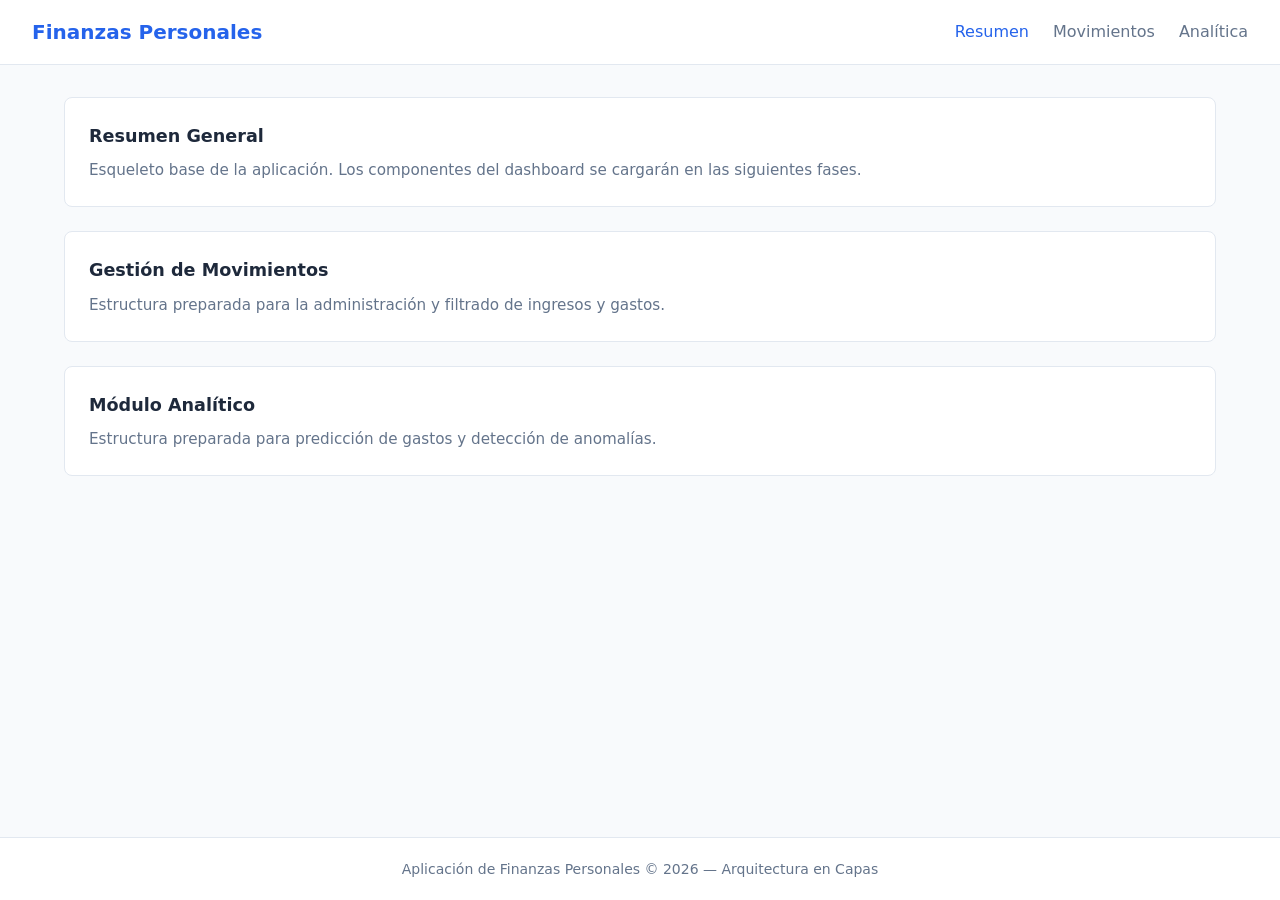
==== frontend/index.html @ d1e14b40 "Inicial" ====
<!DOCTYPE html>
<html lang="es">
<head>
    <meta charset="UTF-8">
    <meta name="viewport" content="width=device-width, initial-scale=1.0">
    <title>Finanzas Personales - Dashboard Analítico</title>
    <link rel="stylesheet" href="css/style.css">
</head>
<body>
    <header class="app-header">
        <div class="brand">
            <h1>Finanzas Personales</h1>
        </div>
        <nav aria-label="Navegación principal">
            <ul>
                <li><a href="#resumen" class="active">Resumen</a></li>
                <li><a href="#movimientos">Movimientos</a></li>
                <li><a href="#analitica">Analítica</a></li>
            </ul>
        </nav>
    </header>

    <main class="app-main">
        <section id="resumen" class="section-container" aria-labelledby="heading-resumen">
            <h2 id="heading-resumen">Resumen General</h2>
            <p>Esqueleto base de la aplicación. Los componentes del dashboard se cargarán en las siguientes fases.</p>
        </section>

        <section id="movimientos" class="section-container" aria-labelledby="heading-movimientos">
            <h2 id="heading-movimientos">Gestión de Movimientos</h2>
            <p>Estructura preparada para la administración y filtrado de ingresos y gastos.</p>
        </section>

        <section id="analitica" class="section-container" aria-labelledby="heading-analitica">
            <h2 id="heading-analitica">Módulo Analítico</h2>
            <p>Estructura preparada para predicción de gastos y detección de anomalías.</p>
        </section>
    </main>

    <footer class="app-footer">
        <p>Aplicación de Finanzas Personales &copy; 2026 — Arquitectura en Capas</p>
    </footer>

    <script src="js/app.js"></script>
</body>
</html>
---- frontend/css/style.css ----
/* ==========================================================================
   CSS Base & Variables - Aplicación Finanzas Personales
   ========================================================================== */

:root {
    --color-primary: #2563eb;
    --color-primary-dark: #1d4ed8;
    --color-bg: #f8fafc;
    --color-surface: #ffffff;
    --color-text: #1e293b;
    --color-text-muted: #64748b;
    --color-border: #e2e8f0;
    
    --font-family-base: system-ui, -apple-system, BlinkMacSystemFont, 'Segoe UI', Roboto, Oxygen, Ubuntu, Cantarell, sans-serif;
    --spacing-unit: 1rem;
    --border-radius: 0.5rem;
    --transition-speed: 0.2s;
}

*, *::before, *::after {
    box-sizing: border-box;
    margin: 0;
    padding: 0;
}

body {
    font-family: var(--font-family-base);
    background-color: var(--color-bg);
    color: var(--color-text);
    line-height: 1.6;
    min-height: 100vh;
    display: flex;
    flex-direction: column;
}

/* Header & Nav */
.app-header {
    background-color: var(--color-surface);
    border-bottom: 1px solid var(--color-border);
    padding: 1rem 2rem;
    display: flex;
    justify-content: space-between;
    align-items: center;
    flex-wrap: wrap;
    gap: 1rem;
}

.brand h1 {
    font-size: 1.25rem;
    font-weight: 700;
    color: var(--color-primary);
}

nav ul {
    display: flex;
    list-style: none;
    gap: 1.5rem;
}

nav a {
    text-decoration: none;
    color: var(--color-text-muted);
    font-weight: 500;
    transition: color var(--transition-speed);
}

nav a:hover, nav a.active {
    color: var(--color-primary);
}

/* Main Content Layout */
.app-main {
    flex: 1;
    max-width: 1200px;
    width: 100%;
    margin: 0 auto;
    padding: 2rem 1.5rem;
    display: flex;
    flex-direction: column;
    gap: 1.5rem;
}

.section-container {
    background-color: var(--color-surface);
    border: 1px solid var(--color-border);
    border-radius: var(--border-radius);
    padding: 1.5rem;
}

.section-container h2 {
    font-size: 1.1rem;
    margin-bottom: 0.5rem;
    color: var(--color-text);
}

.section-container p {
    color: var(--color-text-muted);
    font-size: 0.95rem;
}

/* Footer */
.app-footer {
    background-color: var(--color-surface);
    border-top: 1px solid var(--color-border);
    padding: 1.25rem;
    text-align: center;
    color: var(--color-text-muted);
    font-size: 0.875rem;
    margin-top: auto;
}

/* Responsive Breakpoints */
@media (max-width: 768px) {
    .app-header {
        flex-direction: column;
        align-items: flex-start;
    }
    
    nav ul {
        width: 100%;
        justify-content: flex-start;
        gap: 1rem;
    }
    
    .app-main {
        padding: 1rem;
    }
}
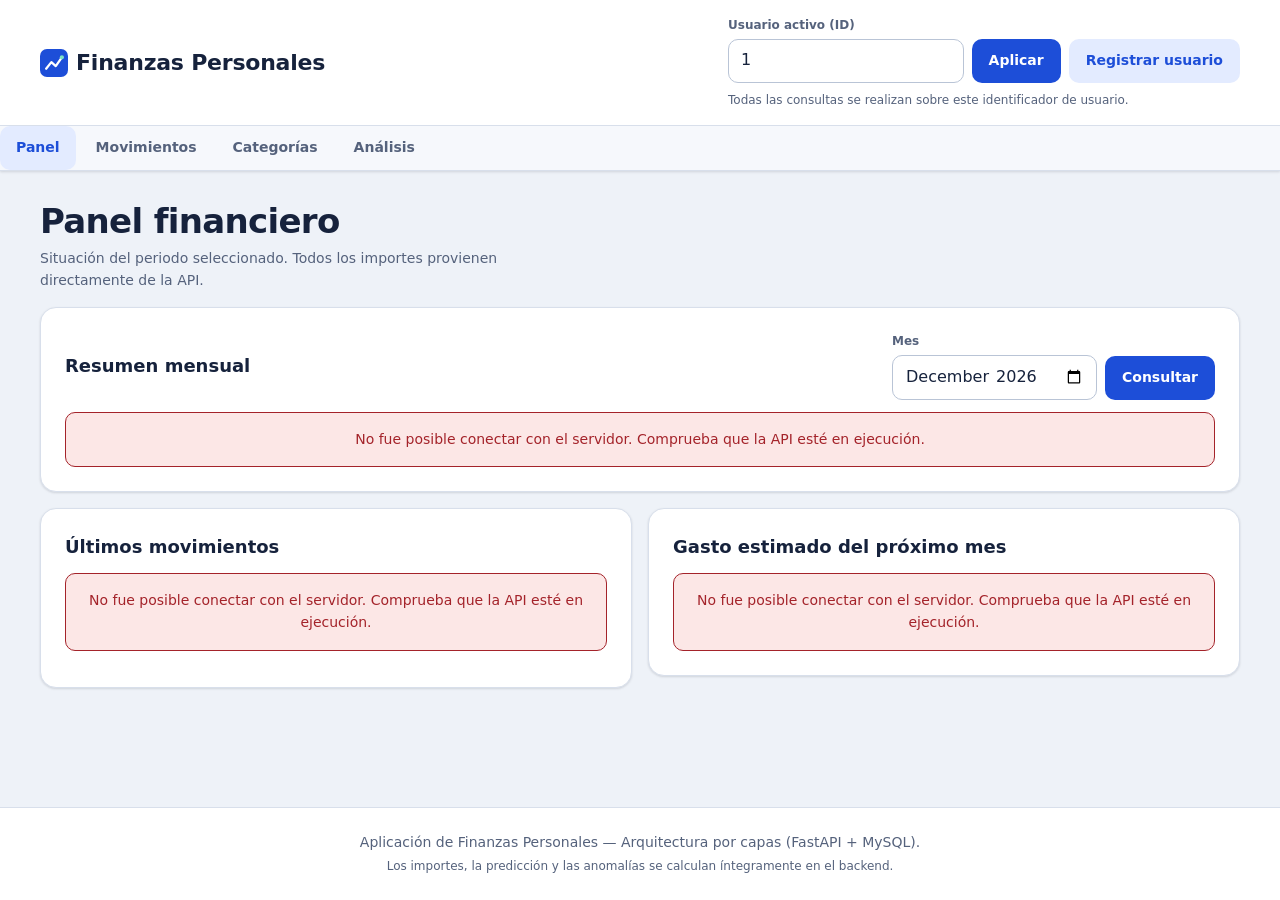
==== commit 8e470ed8: "Fronted" ====
--- a/frontend/index.html
+++ b/frontend/index.html
@@ -1,46 +1,530 @@
 <!DOCTYPE html>
 <html lang="es">
+
 <head>
     <meta charset="UTF-8">
-    <meta name="viewport" content="width=device-width, initial-scale=1.0">
-    <title>Finanzas Personales - Dashboard Analítico</title>
-    <link rel="stylesheet" href="css/style.css">
+    <meta name="viewport" content="width=device-width, initial-scale=1">
+    <meta name="description"
+        content="Aplicación de finanzas personales: registro de ingresos y gastos, resumen mensual y análisis predictivo.">
+    <meta name="color-scheme" content="light dark">
+    <!--
+        Única configuración de la URL de la API en todo el frontend.
+        Para desplegar contra otro entorno (por ejemplo Render) basta con
+        cambiar el valor de este atributo content, sin tocar el JavaScript.
+    -->
+    <meta name="api-base-url" content="http://127.0.0.1:8000">
+    <title>Finanzas Personales</title>
+    <link rel="icon" href="assets/favicon.svg" type="image/svg+xml">
+    <link rel="stylesheet" href="css/reset.css">
+    <link rel="stylesheet" href="css/variables.css">
+    <link rel="stylesheet" href="css/layout.css">
+    <link rel="stylesheet" href="css/components.css">
+    <link rel="stylesheet" href="css/responsive.css">
 </head>
+
 <body>
-    <header class="app-header">
-        <div class="brand">
-            <h1>Finanzas Personales</h1>
+    <a class="salto-contenido" href="#contenido">Saltar al contenido principal</a>
+
+    <header class="cabecera">
+        <div class="cabecera__barra">
+            <h1 class="marca">
+                <img class="marca__icono" src="assets/favicon.svg" alt="" width="28" height="28">
+                Finanzas Personales
+            </h1>
+
+            <form class="selector-usuario" id="form-usuario" novalidate>
+                <div class="campo campo--compacto">
+                    <label for="entrada-usuario">Usuario activo (ID)</label>
+                    <input type="number" id="entrada-usuario" name="id_usuario" min="1" step="1" inputmode="numeric"
+                        required aria-describedby="ayuda-usuario">
+                </div>
+                <button type="submit" class="boton boton--primario">Aplicar</button>
+                <button type="button" class="boton boton--sutil" id="boton-abrir-registro">Registrar usuario</button>
+                <p class="campo__ayuda" id="ayuda-usuario">
+                    Todas las consultas se realizan sobre este identificador de usuario.
+                </p>
+            </form>
         </div>
-        <nav aria-label="Navegación principal">
-            <ul>
-                <li><a href="#resumen" class="active">Resumen</a></li>
-                <li><a href="#movimientos">Movimientos</a></li>
-                <li><a href="#analitica">Analítica</a></li>
+
+        <nav class="navegacion" aria-label="Secciones de la aplicación">
+            <ul class="navegacion__lista">
+                <li>
+                    <button type="button" class="navegacion__enlace" data-vista="panel"
+                        aria-current="page">Panel</button>
+                </li>
+                <li>
+                    <button type="button" class="navegacion__enlace" data-vista="movimientos">Movimientos</button>
+                </li>
+                <li>
+                    <button type="button" class="navegacion__enlace" data-vista="categorias">Categorías</button>
+                </li>
+                <li>
+                    <button type="button" class="navegacion__enlace" data-vista="analisis">Análisis</button>
+                </li>
             </ul>
         </nav>
     </header>
 
-    <main class="app-main">
-        <section id="resumen" class="section-container" aria-labelledby="heading-resumen">
-            <h2 id="heading-resumen">Resumen General</h2>
-            <p>Esqueleto base de la aplicación. Los componentes del dashboard se cargarán en las siguientes fases.</p>
+    <main class="contenido" id="contenido" tabindex="-1">
+
+        <!-- ================================================================
+             VISTA: PANEL / DASHBOARD
+             ================================================================ -->
+        <section class="vista" id="vista-panel" aria-labelledby="titulo-panel">
+            <h2 id="titulo-panel">Panel financiero</h2>
+            <p class="vista__introduccion">
+                Situación del periodo seleccionado. Todos los importes provienen directamente de la API.
+            </p>
+
+            <section class="tarjeta" aria-labelledby="titulo-resumen">
+                <div class="tarjeta__cabecera">
+                    <h3 id="titulo-resumen">Resumen mensual</h3>
+                    <form class="formulario-linea" id="form-resumen" novalidate>
+                        <div class="campo campo--compacto">
+                            <label for="entrada-mes">Mes</label>
+                            <input type="month" id="entrada-mes" name="mes" required>
+                        </div>
+                        <button type="submit" class="boton boton--primario">Consultar</button>
+                    </form>
+                </div>
+
+                <p class="estado estado--cargando" id="estado-resumen" role="status" aria-live="polite">Cargando
+                    resumen…</p>
+
+                <ul class="rejilla-indicadores" id="indicadores-resumen" hidden>
+                    <li>
+                        <article class="indicador indicador--ingreso" aria-labelledby="titulo-ingresos">
+                            <h4 id="titulo-ingresos">Total ingresos</h4>
+                            <p class="indicador__valor" id="valor-ingresos">—</p>
+                            <p class="indicador__nota">Suma de movimientos de tipo ingreso.</p>
+                        </article>
+                    </li>
+                    <li>
+                        <article class="indicador indicador--gasto" aria-labelledby="titulo-gastos">
+                            <h4 id="titulo-gastos">Total gastos</h4>
+                            <p class="indicador__valor" id="valor-gastos">—</p>
+                            <p class="indicador__nota">Suma de movimientos de tipo gasto.</p>
+                        </article>
+                    </li>
+                    <li>
+                        <article class="indicador indicador--balance" aria-labelledby="titulo-balance">
+                            <h4 id="titulo-balance">Balance</h4>
+                            <p class="indicador__valor" id="valor-balance">—</p>
+                            <p class="indicador__nota">Ahorro del periodo calculado por el backend.</p>
+                        </article>
+                    </li>
+                </ul>
+
+                <figure class="proporcion" id="proporcion-resumen" hidden>
+                    <figcaption>Proporción visual entre ingresos y gastos del periodo</figcaption>
+                    <div class="proporcion__barra">
+                        <span class="proporcion__parte proporcion__parte--ingreso" id="barra-ingresos"></span>
+                        <span class="proporcion__parte proporcion__parte--gasto" id="barra-gastos"></span>
+                    </div>
+                    <p class="proporcion__leyenda">
+                        <span class="punto punto--ingreso" aria-hidden="true"></span> Ingresos
+                        <span class="punto punto--gasto" aria-hidden="true"></span> Gastos
+                    </p>
+                </figure>
+            </section>
+
+            <div class="rejilla-doble">
+                <section class="tarjeta" aria-labelledby="titulo-ultimos">
+                    <div class="tarjeta__cabecera">
+                        <h3 id="titulo-ultimos">Últimos movimientos</h3>
+                    </div>
+                    <p class="estado estado--cargando" id="estado-ultimos" role="status" aria-live="polite">Cargando
+                        movimientos…</p>
+                    <div class="tabla-desplazable">
+                        <table class="tabla tabla--apilable" id="tabla-ultimos" hidden>
+                            <caption class="tabla__titulo">Cinco movimientos más recientes del usuario activo</caption>
+                            <thead>
+                                <tr>
+                                    <th scope="col">Fecha</th>
+                                    <th scope="col">Categoría</th>
+                                    <th scope="col">Tipo</th>
+                                    <th scope="col" class="celda--numerica">Monto</th>
+                                </tr>
+                            </thead>
+                            <tbody id="cuerpo-ultimos"></tbody>
+                        </table>
+                    </div>
+                </section>
+
+                <section class="tarjeta" aria-labelledby="titulo-prediccion-panel">
+                    <div class="tarjeta__cabecera">
+                        <h3 id="titulo-prediccion-panel">Gasto estimado del próximo mes</h3>
+                    </div>
+                    <p class="estado estado--cargando" id="estado-prediccion-panel" role="status"
+                        aria-live="polite">Calculando predicción…</p>
+                    <article class="prediccion" id="prediccion-panel" hidden>
+                        <p class="prediccion__mes" id="panel-prediccion-mes">—</p>
+                        <p class="prediccion__valor" id="panel-prediccion-valor">—</p>
+                        <p class="prediccion__detalle" id="panel-prediccion-confianza">—</p>
+                    </article>
+                </section>
+            </div>
         </section>
 
-        <section id="movimientos" class="section-container" aria-labelledby="heading-movimientos">
-            <h2 id="heading-movimientos">Gestión de Movimientos</h2>
-            <p>Estructura preparada para la administración y filtrado de ingresos y gastos.</p>
+        <!-- ================================================================
+             VISTA: MOVIMIENTOS
+             ================================================================ -->
+        <section class="vista" id="vista-movimientos" aria-labelledby="titulo-movimientos" hidden>
+            <h2 id="titulo-movimientos">Movimientos</h2>
+            <p class="vista__introduccion">
+                Registro, consulta, edición y eliminación de ingresos y gastos.
+            </p>
+
+            <section class="tarjeta" aria-labelledby="titulo-filtros">
+                <div class="tarjeta__cabecera">
+                    <h3 id="titulo-filtros">Filtros de búsqueda</h3>
+                    <button type="button" class="boton boton--primario" id="boton-nuevo-movimiento">
+                        Nuevo movimiento
+                    </button>
+                </div>
+
+                <form class="formulario formulario--filtros" id="form-filtros" novalidate>
+                    <fieldset>
+                        <legend>Acotar el listado de movimientos</legend>
+                        <div class="formulario__campos">
+                            <div class="campo">
+                                <label for="filtro-desde">Desde</label>
+                                <input type="date" id="filtro-desde" name="desde">
+                            </div>
+                            <div class="campo">
+                                <label for="filtro-hasta">Hasta</label>
+                                <input type="date" id="filtro-hasta" name="hasta">
+                            </div>
+                            <div class="campo">
+                                <label for="filtro-categoria">Categoría</label>
+                                <select id="filtro-categoria" name="categoria">
+                                    <option value="">Todas las categorías</option>
+                                </select>
+                            </div>
+                        </div>
+                        <p class="mensaje-error" id="error-filtros" role="alert" hidden></p>
+                        <div class="formulario__acciones">
+                            <button type="submit" class="boton boton--primario">Filtrar</button>
+                            <button type="reset" class="boton boton--secundario">Limpiar</button>
+                        </div>
+                    </fieldset>
+                </form>
+            </section>
+
+            <section class="tarjeta" aria-labelledby="titulo-listado">
+                <div class="tarjeta__cabecera">
+                    <h3 id="titulo-listado">Listado de movimientos</h3>
+                    <p class="contador" id="contador-movimientos"></p>
+                </div>
+
+                <p class="estado estado--cargando" id="estado-movimientos" role="status" aria-live="polite">Cargando
+                    movimientos…</p>
+
+                <div class="tabla-desplazable">
+                    <table class="tabla tabla--apilable" id="tabla-movimientos" hidden>
+                        <caption class="tabla__titulo">Movimientos del usuario activo ordenados por fecha
+                            descendente</caption>
+                        <thead>
+                            <tr>
+                                <th scope="col">Fecha</th>
+                                <th scope="col">Categoría</th>
+                                <th scope="col">Tipo</th>
+                                <th scope="col" class="celda--numerica">Monto</th>
+                                <th scope="col">Descripción</th>
+                                <th scope="col">Acciones</th>
+                            </tr>
+                        </thead>
+                        <tbody id="cuerpo-movimientos"></tbody>
+                    </table>
+                </div>
+            </section>
         </section>
 
-        <section id="analitica" class="section-container" aria-labelledby="heading-analitica">
-            <h2 id="heading-analitica">Módulo Analítico</h2>
-            <p>Estructura preparada para predicción de gastos y detección de anomalías.</p>
+        <!-- ================================================================
+             VISTA: CATEGORÍAS
+             ================================================================ -->
+        <section class="vista" id="vista-categorias" aria-labelledby="titulo-categorias" hidden>
+            <h2 id="titulo-categorias">Categorías</h2>
+            <p class="vista__introduccion">
+                Clasificación de los movimientos del usuario activo.
+            </p>
+
+            <div class="rejilla-doble">
+                <section class="tarjeta" aria-labelledby="titulo-nueva-categoria">
+                    <div class="tarjeta__cabecera">
+                        <h3 id="titulo-nueva-categoria">Nueva categoría</h3>
+                    </div>
+
+                    <form class="formulario" id="form-categoria" novalidate>
+                        <fieldset>
+                            <legend>Datos de la categoría</legend>
+                            <div class="formulario__campos">
+                                <div class="campo">
+                                    <label for="categoria-nombre">Nombre</label>
+                                    <input type="text" id="categoria-nombre" name="nombre" minlength="2" maxlength="60"
+                                        required autocomplete="off" placeholder="Alimentación">
+                                </div>
+                                <div class="campo">
+                                    <label for="categoria-tipo">Tipo</label>
+                                    <select id="categoria-tipo" name="tipo" required>
+                                        <option value="gasto">Gasto</option>
+                                        <option value="ingreso">Ingreso</option>
+                                    </select>
+                                </div>
+                            </div>
+                            <p class="mensaje-error" id="error-categoria" role="alert" hidden></p>
+                            <div class="formulario__acciones">
+                                <button type="submit" class="boton boton--primario">Crear categoría</button>
+                            </div>
+                        </fieldset>
+                    </form>
+
+                    <aside class="nota" aria-label="Nota sobre las operaciones disponibles">
+                        <h4>Operaciones disponibles</h4>
+                        <p>
+                            La API expone únicamente creación y consulta de categorías
+                            (<code>POST /api/categorias</code> y <code>GET /api/categorias</code>).
+                            No existen endpoints de edición ni eliminación, por lo que esas acciones
+                            no se ofrecen en la interfaz.
+                        </p>
+                    </aside>
+                </section>
+
+                <section class="tarjeta" aria-labelledby="titulo-listado-categorias">
+                    <div class="tarjeta__cabecera">
+                        <h3 id="titulo-listado-categorias">Categorías registradas</h3>
+                        <p class="contador" id="contador-categorias"></p>
+                    </div>
+
+                    <p class="estado estado--cargando" id="estado-categorias" role="status" aria-live="polite">Cargando
+                        categorías…</p>
+
+                    <div class="tabla-desplazable">
+                        <table class="tabla tabla--apilable" id="tabla-categorias" hidden>
+                            <caption class="tabla__titulo">Categorías asociadas al usuario activo</caption>
+                            <thead>
+                                <tr>
+                                    <th scope="col" class="celda--numerica">ID</th>
+                                    <th scope="col">Nombre</th>
+                                    <th scope="col">Tipo</th>
+                                </tr>
+                            </thead>
+                            <tbody id="cuerpo-categorias"></tbody>
+                        </table>
+                    </div>
+                </section>
+            </div>
+        </section>
+
+        <!-- ================================================================
+             VISTA: ANÁLISIS
+             ================================================================ -->
+        <section class="vista" id="vista-analisis" aria-labelledby="titulo-analisis" hidden>
+            <h2 id="titulo-analisis">Análisis</h2>
+            <p class="vista__introduccion">
+                Resultados del módulo analítico del backend: predicción de gastos y detección de anomalías.
+            </p>
+
+            <section class="tarjeta" aria-labelledby="titulo-prediccion">
+                <div class="tarjeta__cabecera">
+                    <h3 id="titulo-prediccion">Predicción de gastos</h3>
+                    <button type="button" class="boton boton--secundario" id="boton-recargar-analisis">Actualizar</button>
+                </div>
+
+                <p class="estado estado--cargando" id="estado-prediccion" role="status" aria-live="polite">Calculando
+                    predicción…</p>
+
+                <article class="prediccion" id="detalle-prediccion" hidden>
+                    <h4 class="prediccion__mes" id="prediccion-mes">—</h4>
+                    <p class="prediccion__valor" id="prediccion-valor">—</p>
+                    <dl class="lista-datos">
+                        <dt>Confianza</dt>
+                        <dd id="prediccion-confianza">—</dd>
+                        <dt>Meses procesados</dt>
+                        <dd id="prediccion-meses">—</dd>
+                        <dt>Método</dt>
+                        <dd id="prediccion-razon">—</dd>
+                    </dl>
+                </article>
+            </section>
+
+            <section class="tarjeta" aria-labelledby="titulo-anomalias">
+                <div class="tarjeta__cabecera">
+                    <h3 id="titulo-anomalias">Anomalías detectadas</h3>
+                    <p class="contador" id="contador-anomalias"></p>
+                </div>
+
+                <p class="estado estado--cargando" id="estado-anomalias" role="status" aria-live="polite">Analizando
+                    gastos…</p>
+
+                <div class="tabla-desplazable">
+                    <table class="tabla tabla--apilable" id="tabla-anomalias" hidden>
+                        <caption class="tabla__titulo">Gastos atípicos según Z-Score por categoría</caption>
+                        <thead>
+                            <tr>
+                                <th scope="col">Fecha</th>
+                                <th scope="col" class="celda--numerica">Monto</th>
+                                <th scope="col">Categoría</th>
+                                <th scope="col" class="celda--numerica">Z-Score</th>
+                                <th scope="col">Descripción</th>
+                            </tr>
+                        </thead>
+                        <tbody id="cuerpo-anomalias"></tbody>
+                    </table>
+                </div>
+
+                <aside class="nota" aria-label="Nota metodológica">
+                    <h4>Metodología</h4>
+                    <p>
+                        El backend calcula el Z-Score de cada gasto respecto a la media y la desviación
+                        estándar de su propia categoría. Se marca como anomalía todo gasto cuyo
+                        <abbr title="valor absoluto del Z-Score">|Z-Score|</abbr> supera el umbral indicado por la API.
+                    </p>
+                </aside>
+            </section>
         </section>
     </main>
 
-    <footer class="app-footer">
-        <p>Aplicación de Finanzas Personales &copy; 2026 — Arquitectura en Capas</p>
+    <footer class="pie">
+        <p class="pie__texto">
+            Aplicación de Finanzas Personales — Arquitectura por capas (FastAPI + MySQL).
+        </p>
+        <p class="pie__texto pie__texto--suave">
+            Los importes, la predicción y las anomalías se calculan íntegramente en el backend.
+        </p>
     </footer>
 
+    <!-- ====================================================================
+         DIÁLOGO: ALTA Y EDICIÓN DE MOVIMIENTO
+         ==================================================================== -->
+    <dialog class="dialogo" id="dialogo-movimiento" aria-labelledby="titulo-dialogo-movimiento">
+        <form class="formulario" id="form-movimiento" novalidate>
+            <header class="dialogo__cabecera">
+                <h2 id="titulo-dialogo-movimiento">Nuevo movimiento</h2>
+                <button type="button" class="boton boton--icono" id="boton-cerrar-movimiento"
+                    aria-label="Cerrar formulario">
+                    <span aria-hidden="true">&times;</span>
+                </button>
+            </header>
+
+            <fieldset>
+                <legend>Datos del movimiento</legend>
+                <div class="formulario__campos">
+                    <div class="campo">
+                        <label for="movimiento-tipo">Tipo</label>
+                        <select id="movimiento-tipo" name="tipo" required>
+                            <option value="gasto">Gasto</option>
+                            <option value="ingreso">Ingreso</option>
+                        </select>
+                    </div>
+                    <div class="campo">
+                        <label for="movimiento-categoria">Categoría</label>
+                        <select id="movimiento-categoria" name="id_categoria" required
+                            aria-describedby="ayuda-categoria"></select>
+                        <p class="campo__ayuda" id="ayuda-categoria">Solo se listan las categorías del tipo
+                            seleccionado.</p>
+                    </div>
+                    <div class="campo">
+                        <label for="movimiento-monto">Monto</label>
+                        <input type="number" id="movimiento-monto" name="monto" min="0.01" step="0.01" required
+                            inputmode="decimal" placeholder="0.00">
+                    </div>
+                    <div class="campo">
+                        <label for="movimiento-fecha">Fecha</label>
+                        <input type="date" id="movimiento-fecha" name="fecha" required>
+                    </div>
+                    <div class="campo campo--ancho-completo">
+                        <label for="movimiento-descripcion">Descripción <span
+                                class="campo__opcional">(opcional)</span></label>
+                        <textarea id="movimiento-descripcion" name="descripcion" rows="2" maxlength="255"
+                            placeholder="Mercado quincenal"></textarea>
+                    </div>
+                </div>
+
+                <p class="mensaje-error" id="error-movimiento" role="alert" hidden></p>
+
+                <div class="formulario__acciones formulario__acciones--dialogo">
+                    <button type="button" class="boton boton--secundario"
+                        id="boton-cancelar-movimiento">Cancelar</button>
+                    <button type="submit" class="boton boton--primario" id="boton-guardar-movimiento">Guardar</button>
+                </div>
+            </fieldset>
+        </form>
+    </dialog>
+
+    <!-- ====================================================================
+         DIÁLOGO: REGISTRO DE USUARIO
+         ==================================================================== -->
+    <dialog class="dialogo" id="dialogo-usuario" aria-labelledby="titulo-dialogo-usuario">
+        <form class="formulario" id="form-registro" novalidate>
+            <header class="dialogo__cabecera">
+                <h2 id="titulo-dialogo-usuario">Registrar usuario</h2>
+                <button type="button" class="boton boton--icono" id="boton-cerrar-registro"
+                    aria-label="Cerrar formulario">
+                    <span aria-hidden="true">&times;</span>
+                </button>
+            </header>
+
+            <fieldset>
+                <legend>Datos de la cuenta</legend>
+                <div class="formulario__campos">
+                    <div class="campo campo--ancho-completo">
+                        <label for="registro-nombre">Nombre completo</label>
+                        <input type="text" id="registro-nombre" name="nombre" minlength="2" maxlength="100" required
+                            autocomplete="name">
+                    </div>
+                    <div class="campo campo--ancho-completo">
+                        <label for="registro-correo">Correo electrónico</label>
+                        <input type="email" id="registro-correo" name="correo" required autocomplete="email">
+                    </div>
+                    <div class="campo campo--ancho-completo">
+                        <label for="registro-contrasena">Contraseña</label>
+                        <input type="password" id="registro-contrasena" name="contrasena" minlength="8" maxlength="128"
+                            required autocomplete="new-password" aria-describedby="ayuda-contrasena">
+                        <p class="campo__ayuda" id="ayuda-contrasena">
+                            Mínimo 8 caracteres. Se envía a la API, que la cifra con bcrypt; el frontend no la almacena.
+                        </p>
+                    </div>
+                </div>
+
+                <p class="mensaje-error" id="error-registro" role="alert" hidden></p>
+
+                <div class="formulario__acciones formulario__acciones--dialogo">
+                    <button type="button" class="boton boton--secundario" id="boton-cancelar-registro">Cancelar</button>
+                    <button type="submit" class="boton boton--primario">Registrar</button>
+                </div>
+            </fieldset>
+        </form>
+    </dialog>
+
+    <!-- ====================================================================
+         DIÁLOGO: CONFIRMACIÓN DE ELIMINACIÓN
+         ==================================================================== -->
+    <dialog class="dialogo dialogo--estrecho" id="dialogo-confirmar" aria-labelledby="titulo-dialogo-confirmar">
+        <div class="dialogo__contenido">
+            <header class="dialogo__cabecera">
+                <h2 id="titulo-dialogo-confirmar">Eliminar movimiento</h2>
+            </header>
+            <p id="texto-confirmar">¿Deseas eliminar este movimiento de forma permanente?</p>
+            <div class="formulario__acciones formulario__acciones--dialogo">
+                <button type="button" class="boton boton--secundario" id="boton-cancelar-eliminar">Cancelar</button>
+                <button type="button" class="boton boton--peligro" id="boton-confirmar-eliminar">Eliminar</button>
+            </div>
+        </div>
+    </dialog>
+
+    <!-- Región de notificaciones efímeras (contenedor sin valor semántico) -->
+    <div class="notificaciones" id="notificaciones" role="status" aria-live="polite"></div>
+
+    <script src="js/config.js"></script>
+    <script src="js/api.js"></script>
+    <script src="js/ui.js"></script>
+    <script src="js/categorias.js"></script>
+    <script src="js/resumen.js"></script>
+    <script src="js/movimientos.js"></script>
+    <script src="js/analytics.js"></script>
+    <script src="js/dashboard.js"></script>
     <script src="js/app.js"></script>
 </body>
+
 </html>
--- a/frontend/css/variables.css
+++ b/frontend/css/variables.css
@@ -0,0 +1,105 @@
+/* ==========================================================================
+   VARIABLES — Design tokens de la aplicación
+   Un único lugar donde se definen colores, espaciados, tipografía y radios.
+   Cualquier ajuste visual global se hace aquí y se propaga al resto del CSS.
+   ========================================================================== */
+
+:root {
+    color-scheme: light dark;
+
+    /* --- Tipografía --- */
+    --fuente-base: system-ui, -apple-system, "Segoe UI", Roboto, "Helvetica Neue", Arial, sans-serif;
+    --fuente-mono: ui-monospace, SFMono-Regular, "SF Mono", Consolas, "Liberation Mono", monospace;
+
+    --texto-xs: 0.75rem;
+    --texto-sm: 0.875rem;
+    --texto-md: 1rem;
+    --texto-lg: 1.125rem;
+    --texto-xl: 1.375rem;
+    --texto-2xl: 1.75rem;
+    --texto-3xl: 2.125rem;
+
+    --interlineado: 1.55;
+
+    /* --- Espaciado (escala de 4 px) --- */
+    --espacio-1: 0.25rem;
+    --espacio-2: 0.5rem;
+    --espacio-3: 0.75rem;
+    --espacio-4: 1rem;
+    --espacio-5: 1.5rem;
+    --espacio-6: 2rem;
+    --espacio-7: 3rem;
+
+    /* --- Radios y sombras --- */
+    --radio-sm: 0.375rem;
+    --radio-md: 0.625rem;
+    --radio-lg: 1rem;
+    --radio-completo: 999px;
+
+    --sombra-1: 0 1px 2px rgb(15 23 42 / 6%), 0 1px 3px rgb(15 23 42 / 8%);
+    --sombra-2: 0 4px 12px rgb(15 23 42 / 10%);
+    --sombra-3: 0 18px 40px rgb(15 23 42 / 22%);
+
+    /* --- Medidas de layout --- */
+    --ancho-contenido: 78rem;
+    --altura-tactil: 2.75rem;
+
+    /* --- Transiciones --- */
+    --transicion: 150ms ease;
+
+    /* --- Paleta: tema claro --- */
+    --color-fondo: #eef2f8;
+    --color-superficie: #ffffff;
+    --color-superficie-alt: #f6f8fc;
+    --color-superficie-hover: #eef2f9;
+    --color-borde: #d8dfeb;
+    --color-borde-fuerte: #b9c4d6;
+
+    --color-texto: #16223c;
+    --color-texto-suave: #55627c;
+    --color-texto-inverso: #ffffff;
+
+    --color-primario: #1d4ed8;
+    --color-primario-hover: #1740b4;
+    --color-primario-suave: #e3ebff;
+
+    --color-ingreso: #0b6b57;
+    --color-ingreso-suave: #d8f2ea;
+    --color-gasto: #a4232a;
+    --color-gasto-suave: #fce7e6;
+    --color-aviso: #8a5300;
+    --color-aviso-suave: #fdf0d5;
+    --color-neutro-suave: #e8edf5;
+
+    --color-foco: #b45309;
+}
+
+/* --- Paleta: tema oscuro (preferencia del sistema) --- */
+@media (prefers-color-scheme: dark) {
+    :root {
+        --color-fondo: #0d1424;
+        --color-superficie: #151d31;
+        --color-superficie-alt: #1b2439;
+        --color-superficie-hover: #222d47;
+        --color-borde: #2b3752;
+        --color-borde-fuerte: #3d4c6d;
+
+        --color-texto: #e8edf8;
+        --color-texto-suave: #a5b1c8;
+        --color-texto-inverso: #0d1424;
+
+        --color-primario: #7aa2ff;
+        --color-primario-hover: #9ab8ff;
+        --color-primario-suave: #1e2b4d;
+
+        --color-ingreso: #56d6b0;
+        --color-ingreso-suave: #123a33;
+        --color-gasto: #ff8f88;
+        --color-gasto-suave: #3d1d1f;
+        --color-aviso: #f0c169;
+        --color-aviso-suave: #3a2d12;
+        --color-neutro-suave: #222d47;
+
+        --color-foco: #f6c360;
+    }
+}
--- a/frontend/css/layout.css
+++ b/frontend/css/layout.css
@@ -0,0 +1,168 @@
+/* ==========================================================================
+   LAYOUT — Estructura general de la página (mobile first)
+   Cabecera, navegación, rejillas del contenido y pie.
+   ========================================================================== */
+
+body {
+    font-family: var(--fuente-base);
+    font-size: var(--texto-md);
+    line-height: var(--interlineado);
+    color: var(--color-texto);
+    background-color: var(--color-fondo);
+    display: flex;
+    flex-direction: column;
+    min-height: 100vh;
+    /* Evita desbordes horizontales accidentales en pantallas pequeñas. */
+    overflow-x: hidden;
+}
+
+/* --- Enlace de salto al contenido (accesibilidad de teclado) --- */
+.salto-contenido {
+    position: absolute;
+    top: var(--espacio-2);
+    left: var(--espacio-2);
+    z-index: 100;
+    padding: var(--espacio-2) var(--espacio-4);
+    background-color: var(--color-primario);
+    color: var(--color-texto-inverso);
+    border-radius: var(--radio-sm);
+    text-decoration: none;
+    transform: translateY(-200%);
+    transition: transform var(--transicion);
+}
+
+/* Se usa :focus (y no :focus-visible) para que el enlace aparezca ante
+   cualquier forma de enfoque, incluido el foco movido por software. */
+.salto-contenido:focus {
+    transform: translateY(0);
+}
+
+/* --- Cabecera --- */
+.cabecera {
+    background-color: var(--color-superficie);
+    border-bottom: 1px solid var(--color-borde);
+    box-shadow: var(--sombra-1);
+    position: sticky;
+    top: 0;
+    z-index: 20;
+}
+
+.cabecera__barra {
+    max-width: var(--ancho-contenido);
+    margin-inline: auto;
+    padding: var(--espacio-4);
+    display: flex;
+    flex-direction: column;
+    gap: var(--espacio-3);
+}
+
+.marca {
+    display: flex;
+    align-items: center;
+    gap: var(--espacio-2);
+    font-size: var(--texto-lg);
+    font-weight: 700;
+    letter-spacing: -0.01em;
+}
+
+.marca__icono {
+    flex: 0 0 auto;
+    width: 1.75rem;
+    height: 1.75rem;
+}
+
+.selector-usuario {
+    display: flex;
+    flex-wrap: wrap;
+    align-items: flex-end;
+    gap: var(--espacio-2);
+}
+
+.selector-usuario .campo {
+    flex: 1 1 8rem;
+    min-width: 7rem;
+}
+
+.selector-usuario .campo__ayuda {
+    flex: 1 1 100%;
+}
+
+/* --- Navegación principal --- */
+.navegacion {
+    border-top: 1px solid var(--color-borde);
+    background-color: var(--color-superficie-alt);
+}
+
+.navegacion__lista {
+    max-width: var(--ancho-contenido);
+    margin-inline: auto;
+    padding: var(--espacio-2) var(--espacio-3);
+    display: grid;
+    grid-template-columns: repeat(2, 1fr);
+    gap: var(--espacio-2);
+}
+
+/* --- Contenido principal --- */
+.contenido {
+    flex: 1 1 auto;
+    width: 100%;
+    max-width: var(--ancho-contenido);
+    margin-inline: auto;
+    padding: var(--espacio-4);
+}
+
+.contenido:focus {
+    outline: none;
+}
+
+.vista {
+    display: flex;
+    flex-direction: column;
+    gap: var(--espacio-4);
+}
+
+.vista > h2 {
+    font-size: var(--texto-2xl);
+    letter-spacing: -0.02em;
+}
+
+.vista__introduccion {
+    /* Se pega al h2 anterior anulando el gap de la vista. */
+    margin-top: calc(var(--espacio-4) * -1);
+    color: var(--color-texto-suave);
+    font-size: var(--texto-sm);
+    max-width: 60ch;
+}
+
+/* --- Rejillas reutilizables --- */
+.rejilla-indicadores {
+    display: grid;
+    grid-template-columns: 1fr;
+    gap: var(--espacio-3);
+}
+
+.rejilla-doble {
+    display: grid;
+    grid-template-columns: 1fr;
+    gap: var(--espacio-4);
+    align-items: start;
+}
+
+/* --- Pie --- */
+.pie {
+    margin-top: var(--espacio-6);
+    padding: var(--espacio-5) var(--espacio-4);
+    background-color: var(--color-superficie);
+    border-top: 1px solid var(--color-borde);
+    text-align: center;
+}
+
+.pie__texto {
+    font-size: var(--texto-sm);
+    color: var(--color-texto-suave);
+}
+
+.pie__texto--suave {
+    font-size: var(--texto-xs);
+    margin-top: var(--espacio-1);
+}
--- a/frontend/css/components.css
+++ b/frontend/css/components.css
@@ -0,0 +1,666 @@
+/* ==========================================================================
+   COMPONENTS — Piezas reutilizables de la interfaz
+   Tarjetas, botones, formularios, tablas, indicadores, estados, diálogos.
+   ========================================================================== */
+
+/* --- Foco visible global --------------------------------------------------
+   Un único estilo de foco para todos los elementos interactivos. */
+:where(a, button, input, select, textarea, [tabindex]):focus-visible {
+    outline: 3px solid var(--color-foco);
+    outline-offset: 2px;
+    border-radius: var(--radio-sm);
+}
+
+/* --- Tarjetas ------------------------------------------------------------- */
+.tarjeta {
+    background-color: var(--color-superficie);
+    border: 1px solid var(--color-borde);
+    border-radius: var(--radio-lg);
+    box-shadow: var(--sombra-1);
+    padding: var(--espacio-4);
+    display: flex;
+    flex-direction: column;
+    gap: var(--espacio-3);
+}
+
+.tarjeta__cabecera {
+    display: flex;
+    flex-wrap: wrap;
+    align-items: center;
+    justify-content: space-between;
+    gap: var(--espacio-3);
+}
+
+.tarjeta__cabecera h3 {
+    font-size: var(--texto-lg);
+}
+
+.contador {
+    font-size: var(--texto-sm);
+    color: var(--color-texto-suave);
+}
+
+/* --- Botones -------------------------------------------------------------- */
+.boton {
+    display: inline-flex;
+    align-items: center;
+    justify-content: center;
+    gap: var(--espacio-2);
+    min-height: var(--altura-tactil);
+    padding: var(--espacio-2) var(--espacio-4);
+    border-radius: var(--radio-md);
+    border: 1px solid transparent;
+    font-size: var(--texto-sm);
+    font-weight: 600;
+    text-align: center;
+    transition: background-color var(--transicion), border-color var(--transicion), color var(--transicion);
+}
+
+.boton:disabled {
+    opacity: 0.55;
+    cursor: not-allowed;
+}
+
+.boton--primario {
+    background-color: var(--color-primario);
+    color: var(--color-texto-inverso);
+}
+
+.boton--primario:hover:not(:disabled) {
+    background-color: var(--color-primario-hover);
+}
+
+.boton--secundario {
+    background-color: var(--color-superficie);
+    border-color: var(--color-borde-fuerte);
+    color: var(--color-texto);
+}
+
+.boton--secundario:hover:not(:disabled) {
+    background-color: var(--color-superficie-hover);
+}
+
+.boton--sutil {
+    background-color: var(--color-primario-suave);
+    color: var(--color-primario);
+}
+
+.boton--sutil:hover:not(:disabled) {
+    background-color: var(--color-superficie-hover);
+}
+
+.boton--peligro {
+    background-color: var(--color-gasto);
+    color: var(--color-texto-inverso);
+}
+
+.boton--peligro:hover:not(:disabled) {
+    filter: brightness(0.92);
+}
+
+/* Variante discreta para acciones destructivas dentro de listados: el rojo
+   sólido se reserva para la confirmación, donde la acción se consuma. */
+.boton--peligro-sutil {
+    background-color: var(--color-superficie);
+    border-color: var(--color-gasto);
+    color: var(--color-gasto);
+}
+
+.boton--peligro-sutil:hover:not(:disabled) {
+    background-color: var(--color-gasto-suave);
+}
+
+.boton--pequeno {
+    min-height: 2.25rem;
+    padding: var(--espacio-1) var(--espacio-3);
+    font-size: var(--texto-xs);
+}
+
+.boton--icono {
+    min-height: var(--altura-tactil);
+    min-width: var(--altura-tactil);
+    padding: 0;
+    font-size: var(--texto-xl);
+    line-height: 1;
+    color: var(--color-texto-suave);
+}
+
+.boton--icono:hover {
+    color: var(--color-texto);
+}
+
+/* --- Formularios ---------------------------------------------------------- */
+.formulario legend {
+    font-size: var(--texto-sm);
+    font-weight: 600;
+    color: var(--color-texto-suave);
+    padding-bottom: var(--espacio-2);
+}
+
+.formulario__campos {
+    display: grid;
+    grid-template-columns: 1fr;
+    gap: var(--espacio-3);
+}
+
+.formulario__acciones {
+    display: flex;
+    flex-wrap: wrap;
+    gap: var(--espacio-2);
+    margin-top: var(--espacio-4);
+}
+
+.formulario__acciones--dialogo {
+    justify-content: flex-end;
+}
+
+.formulario-linea {
+    display: flex;
+    flex-wrap: wrap;
+    align-items: flex-end;
+    gap: var(--espacio-2);
+}
+
+.campo {
+    display: flex;
+    flex-direction: column;
+    gap: var(--espacio-1);
+}
+
+.campo--ancho-completo {
+    grid-column: 1 / -1;
+}
+
+.campo label {
+    font-size: var(--texto-sm);
+    font-weight: 600;
+}
+
+.campo__opcional {
+    font-weight: 400;
+    color: var(--color-texto-suave);
+}
+
+.campo__ayuda {
+    font-size: var(--texto-xs);
+    color: var(--color-texto-suave);
+}
+
+.campo input,
+.campo select,
+.campo textarea {
+    width: 100%;
+    min-height: var(--altura-tactil);
+    padding: var(--espacio-2) var(--espacio-3);
+    background-color: var(--color-superficie);
+    border: 1px solid var(--color-borde-fuerte);
+    border-radius: var(--radio-md);
+    font-size: var(--texto-md);
+    transition: border-color var(--transicion), box-shadow var(--transicion);
+}
+
+.campo textarea {
+    resize: vertical;
+    min-height: 4rem;
+}
+
+.campo input:hover,
+.campo select:hover,
+.campo textarea:hover {
+    border-color: var(--color-primario);
+}
+
+.campo input[aria-invalid="true"],
+.campo select[aria-invalid="true"],
+.campo textarea[aria-invalid="true"] {
+    border-color: var(--color-gasto);
+}
+
+.campo--compacto label {
+    font-size: var(--texto-xs);
+    color: var(--color-texto-suave);
+}
+
+.campo--compacto input {
+    min-height: var(--altura-tactil);
+}
+
+.mensaje-error {
+    margin-top: var(--espacio-3);
+    padding: var(--espacio-2) var(--espacio-3);
+    background-color: var(--color-gasto-suave);
+    border-left: 4px solid var(--color-gasto);
+    border-radius: var(--radio-sm);
+    color: var(--color-gasto);
+    font-size: var(--texto-sm);
+}
+
+/* --- Indicadores del resumen --------------------------------------------- */
+.indicador {
+    height: 100%;
+    padding: var(--espacio-4);
+    border: 1px solid var(--color-borde);
+    border-radius: var(--radio-md);
+    background-color: var(--color-superficie-alt);
+    display: flex;
+    flex-direction: column;
+    gap: var(--espacio-1);
+}
+
+.indicador h4 {
+    font-size: var(--texto-sm);
+    font-weight: 600;
+    color: var(--color-texto-suave);
+    text-transform: uppercase;
+    letter-spacing: 0.04em;
+}
+
+.indicador__valor {
+    font-size: var(--texto-2xl);
+    font-weight: 700;
+    font-variant-numeric: tabular-nums;
+    letter-spacing: -0.02em;
+    overflow-wrap: anywhere;
+}
+
+.indicador__nota {
+    font-size: var(--texto-xs);
+    color: var(--color-texto-suave);
+}
+
+.indicador--ingreso {
+    border-left: 4px solid var(--color-ingreso);
+}
+
+.indicador--ingreso .indicador__valor {
+    color: var(--color-ingreso);
+}
+
+.indicador--gasto {
+    border-left: 4px solid var(--color-gasto);
+}
+
+.indicador--gasto .indicador__valor {
+    color: var(--color-gasto);
+}
+
+.indicador--balance {
+    border-left: 4px solid var(--color-primario);
+}
+
+.indicador--balance .indicador__valor {
+    color: var(--color-primario);
+}
+
+.indicador--balance.es-negativo {
+    border-left-color: var(--color-gasto);
+}
+
+.indicador--balance.es-negativo .indicador__valor {
+    color: var(--color-gasto);
+}
+
+/* --- Barra de proporción -------------------------------------------------- */
+.proporcion {
+    display: flex;
+    flex-direction: column;
+    gap: var(--espacio-2);
+}
+
+.proporcion figcaption {
+    font-size: var(--texto-xs);
+    color: var(--color-texto-suave);
+}
+
+.proporcion__barra {
+    display: flex;
+    width: 100%;
+    height: 0.75rem;
+    border-radius: var(--radio-completo);
+    overflow: hidden;
+    background-color: var(--color-neutro-suave);
+}
+
+.proporcion__parte {
+    display: block;
+    height: 100%;
+    transition: width var(--transicion);
+}
+
+.proporcion__parte--ingreso {
+    background-color: var(--color-ingreso);
+}
+
+.proporcion__parte--gasto {
+    background-color: var(--color-gasto);
+}
+
+.proporcion__leyenda {
+    display: flex;
+    align-items: center;
+    gap: var(--espacio-2);
+    font-size: var(--texto-xs);
+    color: var(--color-texto-suave);
+}
+
+.punto {
+    display: inline-block;
+    width: 0.6rem;
+    height: 0.6rem;
+    border-radius: var(--radio-completo);
+}
+
+.punto--ingreso {
+    background-color: var(--color-ingreso);
+}
+
+.punto--gasto {
+    background-color: var(--color-gasto);
+    margin-left: var(--espacio-3);
+}
+
+/* --- Navegación ----------------------------------------------------------- */
+.navegacion__enlace {
+    display: block;
+    width: 100%;
+    min-height: var(--altura-tactil);
+    padding: var(--espacio-2) var(--espacio-3);
+    border-radius: var(--radio-md);
+    font-size: var(--texto-sm);
+    font-weight: 600;
+    color: var(--color-texto-suave);
+    transition: background-color var(--transicion), color var(--transicion);
+}
+
+.navegacion__enlace:hover {
+    background-color: var(--color-superficie-hover);
+    color: var(--color-texto);
+}
+
+.navegacion__enlace[aria-current="page"] {
+    background-color: var(--color-primario-suave);
+    color: var(--color-primario);
+}
+
+/* --- Tablas --------------------------------------------------------------- */
+.tabla-desplazable {
+    /* Contenedor sin significado semántico: aísla el scroll horizontal de la
+       tabla para que nunca lo herede el documento completo. */
+    width: 100%;
+    overflow-x: auto;
+}
+
+.tabla {
+    font-size: var(--texto-sm);
+}
+
+.tabla__titulo {
+    caption-side: bottom;
+    padding-top: var(--espacio-3);
+    font-size: var(--texto-xs);
+    color: var(--color-texto-suave);
+    text-align: left;
+}
+
+.tabla thead th {
+    padding: var(--espacio-2) var(--espacio-3);
+    background-color: var(--color-superficie-alt);
+    border-bottom: 2px solid var(--color-borde);
+    font-size: var(--texto-xs);
+    font-weight: 700;
+    text-transform: uppercase;
+    letter-spacing: 0.04em;
+    color: var(--color-texto-suave);
+    text-align: left;
+    white-space: nowrap;
+}
+
+.tabla tbody td {
+    padding: var(--espacio-3);
+    border-bottom: 1px solid var(--color-borde);
+    vertical-align: middle;
+}
+
+.tabla tbody tr:hover {
+    background-color: var(--color-superficie-alt);
+}
+
+.celda--numerica {
+    text-align: right;
+    font-variant-numeric: tabular-nums;
+    white-space: nowrap;
+}
+
+.celda--acciones {
+    display: flex;
+    flex-wrap: wrap;
+    gap: var(--espacio-2);
+}
+
+.celda--ingreso {
+    color: var(--color-ingreso);
+    font-weight: 600;
+}
+
+.celda--gasto {
+    color: var(--color-gasto);
+    font-weight: 600;
+}
+
+/* --- Etiquetas de tipo ---------------------------------------------------- */
+.etiqueta {
+    display: inline-block;
+    padding: 0.1rem var(--espacio-2);
+    border-radius: var(--radio-completo);
+    font-size: var(--texto-xs);
+    font-weight: 700;
+    text-transform: uppercase;
+    letter-spacing: 0.03em;
+}
+
+.etiqueta--ingreso {
+    background-color: var(--color-ingreso-suave);
+    color: var(--color-ingreso);
+}
+
+.etiqueta--gasto {
+    background-color: var(--color-gasto-suave);
+    color: var(--color-gasto);
+}
+
+.etiqueta--aviso {
+    background-color: var(--color-aviso-suave);
+    color: var(--color-aviso);
+}
+
+.etiqueta--neutra {
+    background-color: var(--color-neutro-suave);
+    color: var(--color-texto-suave);
+}
+
+/* --- Estados de la interfaz (loading / empty / error) --------------------- */
+.estado {
+    padding: var(--espacio-4);
+    border-radius: var(--radio-md);
+    font-size: var(--texto-sm);
+    text-align: center;
+    border: 1px dashed var(--color-borde-fuerte);
+    color: var(--color-texto-suave);
+    background-color: var(--color-superficie-alt);
+}
+
+.estado--cargando::before {
+    content: "";
+    display: inline-block;
+    width: 0.9rem;
+    height: 0.9rem;
+    margin-right: var(--espacio-2);
+    vertical-align: -0.1rem;
+    border: 2px solid var(--color-borde-fuerte);
+    border-top-color: var(--color-primario);
+    border-radius: var(--radio-completo);
+    animation: girar 700ms linear infinite;
+}
+
+.estado--error {
+    border-style: solid;
+    border-color: var(--color-gasto);
+    background-color: var(--color-gasto-suave);
+    color: var(--color-gasto);
+}
+
+.estado--vacio {
+    border-style: dashed;
+}
+
+.estado--exito {
+    border-style: solid;
+    border-color: var(--color-ingreso);
+    background-color: var(--color-ingreso-suave);
+    color: var(--color-ingreso);
+}
+
+@keyframes girar {
+    to {
+        transform: rotate(360deg);
+    }
+}
+
+/* --- Predicción ----------------------------------------------------------- */
+.prediccion {
+    padding: var(--espacio-4);
+    border: 1px solid var(--color-borde);
+    border-radius: var(--radio-md);
+    background-color: var(--color-superficie-alt);
+    display: flex;
+    flex-direction: column;
+    gap: var(--espacio-2);
+}
+
+.prediccion__mes {
+    font-size: var(--texto-sm);
+    font-weight: 600;
+    color: var(--color-texto-suave);
+    text-transform: uppercase;
+    letter-spacing: 0.04em;
+}
+
+.prediccion__valor {
+    font-size: var(--texto-3xl);
+    font-weight: 700;
+    font-variant-numeric: tabular-nums;
+    letter-spacing: -0.02em;
+    color: var(--color-primario);
+    overflow-wrap: anywhere;
+}
+
+.prediccion__detalle {
+    font-size: var(--texto-sm);
+    color: var(--color-texto-suave);
+}
+
+.lista-datos {
+    display: grid;
+    grid-template-columns: auto 1fr;
+    gap: var(--espacio-2) var(--espacio-4);
+    font-size: var(--texto-sm);
+    margin-top: var(--espacio-2);
+}
+
+.lista-datos dt {
+    font-weight: 600;
+    color: var(--color-texto-suave);
+}
+
+.lista-datos dd {
+    margin: 0;
+}
+
+/* --- Notas laterales ------------------------------------------------------ */
+.nota {
+    padding: var(--espacio-3) var(--espacio-4);
+    border-left: 4px solid var(--color-primario);
+    border-radius: var(--radio-sm);
+    background-color: var(--color-primario-suave);
+    font-size: var(--texto-sm);
+}
+
+.nota h4 {
+    font-size: var(--texto-sm);
+    margin-bottom: var(--espacio-1);
+}
+
+.nota code {
+    font-family: var(--fuente-mono);
+    font-size: var(--texto-xs);
+    overflow-wrap: anywhere;
+}
+
+/* --- Diálogos ------------------------------------------------------------- */
+.dialogo {
+    width: min(38rem, calc(100vw - 2rem));
+    margin: auto;
+    padding: 0;
+    border-radius: var(--radio-lg);
+    background-color: var(--color-superficie);
+    color: var(--color-texto);
+    box-shadow: var(--sombra-3);
+}
+
+.dialogo--estrecho {
+    width: min(26rem, calc(100vw - 2rem));
+}
+
+.dialogo .formulario,
+.dialogo__contenido {
+    padding: var(--espacio-4);
+    display: flex;
+    flex-direction: column;
+    gap: var(--espacio-2);
+}
+
+.dialogo__cabecera {
+    display: flex;
+    align-items: center;
+    justify-content: space-between;
+    gap: var(--espacio-3);
+    padding-bottom: var(--espacio-3);
+    border-bottom: 1px solid var(--color-borde);
+    margin-bottom: var(--espacio-3);
+}
+
+.dialogo__cabecera h2 {
+    font-size: var(--texto-xl);
+}
+
+/* --- Notificaciones efímeras ---------------------------------------------- */
+.notificaciones {
+    position: fixed;
+    inset-block-end: var(--espacio-4);
+    inset-inline: var(--espacio-4);
+    z-index: 60;
+    display: flex;
+    flex-direction: column;
+    gap: var(--espacio-2);
+    pointer-events: none;
+}
+
+.notificacion {
+    padding: var(--espacio-3) var(--espacio-4);
+    border-radius: var(--radio-md);
+    box-shadow: var(--sombra-2);
+    font-size: var(--texto-sm);
+    background-color: var(--color-superficie);
+    border: 1px solid var(--color-borde);
+    border-left: 4px solid var(--color-primario);
+}
+
+.notificacion--exito {
+    border-left-color: var(--color-ingreso);
+    color: var(--color-ingreso);
+}
+
+.notificacion--error {
+    border-left-color: var(--color-gasto);
+    color: var(--color-gasto);
+}
--- a/frontend/css/responsive.css
+++ b/frontend/css/responsive.css
@@ -0,0 +1,173 @@
+/* ==========================================================================
+   RESPONSIVE — Adaptaciones por tamaño de pantalla
+   El diseño base (layout.css / components.css) es mobile first: aquí solo se
+   añaden mejoras progresivas a medida que hay más espacio disponible, salvo
+   la regla de tablas apiladas, que aplica únicamente a pantallas pequeñas.
+
+   Breakpoints:
+     hasta 47.99em (< 768 px) .... tablas apiladas en tarjetas
+     desde 30em    (480 px) ...... rejilla de campos e indicadores a 2 columnas
+     desde 48em    (768 px) ...... cabecera en línea, navegación horizontal
+     desde 64em    (1024 px) ..... indicadores a 3 columnas, rejilla doble
+     desde 90em    (1440 px) ..... mayor respiración vertical y tipografía
+   ========================================================================== */
+
+/* --------------------------------------------------------------------------
+   TABLAS APILADAS EN MÓVIL
+   Cada fila se convierte en una tarjeta y cada celda muestra su encabezado
+   mediante el atributo data-etiqueta. Evita el scroll horizontal en 320 px.
+   -------------------------------------------------------------------------- */
+@media (max-width: 47.99em) {
+
+    .tabla--apilable thead {
+        /* Oculto visualmente, pero los encabezados siguen expuestos vía
+           data-etiqueta en cada celda. */
+        position: absolute;
+        width: 1px;
+        height: 1px;
+        overflow: hidden;
+        clip-path: inset(50%);
+        white-space: nowrap;
+    }
+
+    .tabla--apilable tbody tr {
+        display: block;
+        margin-bottom: var(--espacio-3);
+        border: 1px solid var(--color-borde);
+        border-radius: var(--radio-md);
+        background-color: var(--color-superficie-alt);
+        padding: var(--espacio-2);
+    }
+
+    .tabla--apilable tbody td {
+        display: flex;
+        flex-wrap: wrap;
+        align-items: center;
+        justify-content: space-between;
+        gap: var(--espacio-3);
+        padding: var(--espacio-2);
+        border-bottom: 1px dashed var(--color-borde);
+        text-align: left;
+    }
+
+    .tabla--apilable tbody tr td:last-child {
+        border-bottom: none;
+    }
+
+    .tabla--apilable tbody td::before {
+        content: attr(data-etiqueta);
+        font-size: var(--texto-xs);
+        font-weight: 700;
+        text-transform: uppercase;
+        letter-spacing: 0.04em;
+        color: var(--color-texto-suave);
+    }
+
+    .tabla--apilable .celda--acciones {
+        justify-content: flex-end;
+    }
+}
+
+/* --------------------------------------------------------------------------
+   >= 480 px — Móviles grandes
+   -------------------------------------------------------------------------- */
+@media (min-width: 30em) {
+
+    .formulario__campos {
+        grid-template-columns: repeat(2, minmax(0, 1fr));
+    }
+
+    .rejilla-indicadores {
+        grid-template-columns: repeat(2, minmax(0, 1fr));
+    }
+
+    .navegacion__lista {
+        grid-template-columns: repeat(4, 1fr);
+    }
+}
+
+/* --------------------------------------------------------------------------
+   >= 768 px — Tablet
+   -------------------------------------------------------------------------- */
+@media (min-width: 48em) {
+
+    .cabecera__barra {
+        flex-direction: row;
+        align-items: center;
+        justify-content: space-between;
+        padding-inline: var(--espacio-5);
+    }
+
+    .marca {
+        font-size: var(--texto-xl);
+    }
+
+    .selector-usuario {
+        justify-content: flex-end;
+        max-width: 32rem;
+    }
+
+    .navegacion__lista {
+        display: flex;
+        gap: var(--espacio-1);
+        padding-inline: var(--espacio-5);
+    }
+
+    .navegacion__enlace {
+        width: auto;
+        padding-inline: var(--espacio-4);
+    }
+
+    .contenido {
+        padding: var(--espacio-5);
+    }
+
+    .tarjeta {
+        padding: var(--espacio-5);
+    }
+}
+
+/* --------------------------------------------------------------------------
+   >= 1024 px — Laptop
+   -------------------------------------------------------------------------- */
+@media (min-width: 64em) {
+
+    .rejilla-indicadores {
+        grid-template-columns: repeat(3, minmax(0, 1fr));
+    }
+
+    .rejilla-doble {
+        grid-template-columns: repeat(2, minmax(0, 1fr));
+    }
+
+    .formulario--filtros .formulario__campos {
+        grid-template-columns: repeat(3, minmax(0, 1fr));
+    }
+
+    .vista > h2 {
+        font-size: var(--texto-3xl);
+    }
+}
+
+/* --------------------------------------------------------------------------
+   >= 1440 px — Escritorio amplio
+   -------------------------------------------------------------------------- */
+@media (min-width: 90em) {
+
+    .contenido {
+        padding-block: var(--espacio-6);
+    }
+
+    .vista {
+        gap: var(--espacio-5);
+    }
+
+    .tabla {
+        font-size: var(--texto-md);
+    }
+
+    .notificaciones {
+        inset-inline: auto var(--espacio-6);
+        max-width: 26rem;
+    }
+}
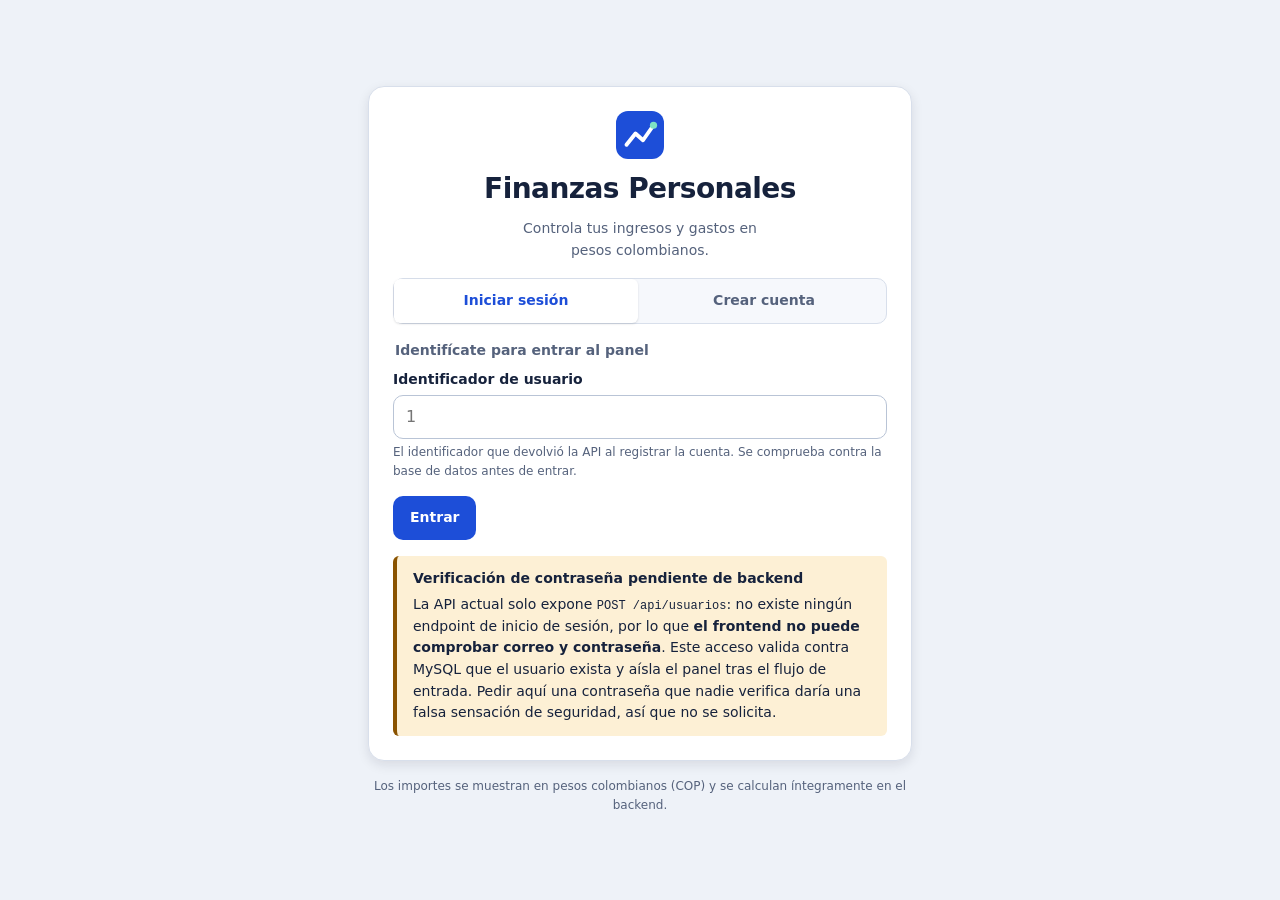
==== commit 230bbf5c: "Frotend 2" ====
--- a/frontend/index.html
+++ b/frontend/index.html
@@ -4,16 +4,9 @@
 <head>
     <meta charset="UTF-8">
     <meta name="viewport" content="width=device-width, initial-scale=1">
-    <meta name="description"
-        content="Aplicación de finanzas personales: registro de ingresos y gastos, resumen mensual y análisis predictivo.">
+    <meta name="description" content="Acceso a la aplicación de finanzas personales: inicio de sesión y registro de usuarios.">
     <meta name="color-scheme" content="light dark">
-    <!--
-        Única configuración de la URL de la API en todo el frontend.
-        Para desplegar contra otro entorno (por ejemplo Render) basta con
-        cambiar el valor de este atributo content, sin tocar el JavaScript.
-    -->
-    <meta name="api-base-url" content="http://127.0.0.1:8000">
-    <title>Finanzas Personales</title>
+    <title>Acceso — Finanzas Personales</title>
     <link rel="icon" href="assets/favicon.svg" type="image/svg+xml">
     <link rel="stylesheet" href="css/reset.css">
     <link rel="stylesheet" href="css/variables.css">
@@ -23,508 +16,115 @@
 </head>
 
 <body>
-    <a class="salto-contenido" href="#contenido">Saltar al contenido principal</a>
+    <main class="acceso" id="pantalla-acceso" aria-labelledby="titulo-acceso">
+        <section class="acceso__tarjeta" aria-labelledby="titulo-acceso">
+            <header class="acceso__cabecera">
+                <img class="acceso__icono" src="assets/favicon.svg" alt="" width="48" height="48">
+                <h1 id="titulo-acceso">Finanzas Personales</h1>
+                <p class="acceso__lema">Controla tus ingresos y gastos en pesos colombianos.</p>
+            </header>
 
-    <header class="cabecera">
-        <div class="cabecera__barra">
-            <h1 class="marca">
-                <img class="marca__icono" src="assets/favicon.svg" alt="" width="28" height="28">
-                Finanzas Personales
-            </h1>
-
-            <form class="selector-usuario" id="form-usuario" novalidate>
-                <div class="campo campo--compacto">
-                    <label for="entrada-usuario">Usuario activo (ID)</label>
-                    <input type="number" id="entrada-usuario" name="id_usuario" min="1" step="1" inputmode="numeric"
-                        required aria-describedby="ayuda-usuario">
-                </div>
-                <button type="submit" class="boton boton--primario">Aplicar</button>
-                <button type="button" class="boton boton--sutil" id="boton-abrir-registro">Registrar usuario</button>
-                <p class="campo__ayuda" id="ayuda-usuario">
-                    Todas las consultas se realizan sobre este identificador de usuario.
-                </p>
-            </form>
-        </div>
-
-        <nav class="navegacion" aria-label="Secciones de la aplicación">
-            <ul class="navegacion__lista">
-                <li>
-                    <button type="button" class="navegacion__enlace" data-vista="panel"
-                        aria-current="page">Panel</button>
-                </li>
-                <li>
-                    <button type="button" class="navegacion__enlace" data-vista="movimientos">Movimientos</button>
-                </li>
-                <li>
-                    <button type="button" class="navegacion__enlace" data-vista="categorias">Categorías</button>
-                </li>
-                <li>
-                    <button type="button" class="navegacion__enlace" data-vista="analisis">Análisis</button>
-                </li>
-            </ul>
-        </nav>
-    </header>
-
-    <main class="contenido" id="contenido" tabindex="-1">
-
-        <!-- ================================================================
-             VISTA: PANEL / DASHBOARD
-             ================================================================ -->
-        <section class="vista" id="vista-panel" aria-labelledby="titulo-panel">
-            <h2 id="titulo-panel">Panel financiero</h2>
-            <p class="vista__introduccion">
-                Situación del periodo seleccionado. Todos los importes provienen directamente de la API.
-            </p>
-
-            <section class="tarjeta" aria-labelledby="titulo-resumen">
-                <div class="tarjeta__cabecera">
-                    <h3 id="titulo-resumen">Resumen mensual</h3>
-                    <form class="formulario-linea" id="form-resumen" novalidate>
-                        <div class="campo campo--compacto">
-                            <label for="entrada-mes">Mes</label>
-                            <input type="month" id="entrada-mes" name="mes" required>
-                        </div>
-                        <button type="submit" class="boton boton--primario">Consultar</button>
-                    </form>
-                </div>
-
-                <p class="estado estado--cargando" id="estado-resumen" role="status" aria-live="polite">Cargando
-                    resumen…</p>
-
-                <ul class="rejilla-indicadores" id="indicadores-resumen" hidden>
+            <nav aria-label="Formularios de acceso">
+                <ul class="pestanas__lista">
                     <li>
-                        <article class="indicador indicador--ingreso" aria-labelledby="titulo-ingresos">
-                            <h4 id="titulo-ingresos">Total ingresos</h4>
-                            <p class="indicador__valor" id="valor-ingresos">—</p>
-                            <p class="indicador__nota">Suma de movimientos de tipo ingreso.</p>
-                        </article>
+                        <button type="button" class="pestanas__boton" data-panel="ingreso"
+                            aria-current="page">Iniciar sesión</button>
                     </li>
                     <li>
-                        <article class="indicador indicador--gasto" aria-labelledby="titulo-gastos">
-                            <h4 id="titulo-gastos">Total gastos</h4>
-                            <p class="indicador__valor" id="valor-gastos">—</p>
-                            <p class="indicador__nota">Suma de movimientos de tipo gasto.</p>
-                        </article>
-                    </li>
-                    <li>
-                        <article class="indicador indicador--balance" aria-labelledby="titulo-balance">
-                            <h4 id="titulo-balance">Balance</h4>
-                            <p class="indicador__valor" id="valor-balance">—</p>
-                            <p class="indicador__nota">Ahorro del periodo calculado por el backend.</p>
-                        </article>
+                        <button type="button" class="pestanas__boton" data-panel="registro">Crear cuenta</button>
                     </li>
                 </ul>
+            </nav>
 
-                <figure class="proporcion" id="proporcion-resumen" hidden>
-                    <figcaption>Proporción visual entre ingresos y gastos del periodo</figcaption>
-                    <div class="proporcion__barra">
-                        <span class="proporcion__parte proporcion__parte--ingreso" id="barra-ingresos"></span>
-                        <span class="proporcion__parte proporcion__parte--gasto" id="barra-gastos"></span>
-                    </div>
-                    <p class="proporcion__leyenda">
-                        <span class="punto punto--ingreso" aria-hidden="true"></span> Ingresos
-                        <span class="punto punto--gasto" aria-hidden="true"></span> Gastos
+            <!-- Panel: iniciar sesión -->
+            <section class="acceso__panel" id="panel-ingreso" aria-labelledby="titulo-ingreso">
+                <h2 id="titulo-ingreso" class="visualmente-oculto">Iniciar sesión</h2>
+
+                <form class="formulario" id="form-ingreso" novalidate>
+                    <fieldset>
+                        <legend>Identifícate para entrar al panel</legend>
+                        <div class="formulario__campos">
+                            <div class="campo campo--ancho-completo">
+                                <label for="ingreso-id">Identificador de usuario</label>
+                                <input type="number" id="ingreso-id" name="id_usuario" min="1" step="1"
+                                    inputmode="numeric" required autocomplete="username"
+                                    aria-describedby="ayuda-ingreso" placeholder="1">
+                                <p class="campo__ayuda" id="ayuda-ingreso">
+                                    El identificador que devolvió la API al registrar la cuenta. Se comprueba
+                                    contra la base de datos antes de entrar.
+                                </p>
+                            </div>
+                        </div>
+
+                        <p class="mensaje-error" id="error-ingreso" role="alert" hidden></p>
+
+                        <div class="formulario__acciones">
+                            <button type="submit" class="boton boton--primario" id="boton-ingresar">Entrar</button>
+                        </div>
+                    </fieldset>
+                </form>
+
+                <aside class="nota nota--aviso" aria-labelledby="titulo-limitacion">
+                    <h3 id="titulo-limitacion">Verificación de contraseña pendiente de backend</h3>
+                    <p>
+                        La API actual solo expone <code>POST /api/usuarios</code>: no existe ningún endpoint
+                        de inicio de sesión, por lo que <strong>el frontend no puede comprobar correo y
+                        contraseña</strong>. Este acceso valida contra MySQL que el usuario exista y aísla
+                        el panel tras el flujo de entrada. Pedir aquí una contraseña que nadie verifica
+                        daría una falsa sensación de seguridad, así que no se solicita.
                     </p>
-                </figure>
+                </aside>
             </section>
 
-            <div class="rejilla-doble">
-                <section class="tarjeta" aria-labelledby="titulo-ultimos">
-                    <div class="tarjeta__cabecera">
-                        <h3 id="titulo-ultimos">Últimos movimientos</h3>
-                    </div>
-                    <p class="estado estado--cargando" id="estado-ultimos" role="status" aria-live="polite">Cargando
-                        movimientos…</p>
-                    <div class="tabla-desplazable">
-                        <table class="tabla tabla--apilable" id="tabla-ultimos" hidden>
-                            <caption class="tabla__titulo">Cinco movimientos más recientes del usuario activo</caption>
-                            <thead>
-                                <tr>
-                                    <th scope="col">Fecha</th>
-                                    <th scope="col">Categoría</th>
-                                    <th scope="col">Tipo</th>
-                                    <th scope="col" class="celda--numerica">Monto</th>
-                                </tr>
-                            </thead>
-                            <tbody id="cuerpo-ultimos"></tbody>
-                        </table>
-                    </div>
-                </section>
+            <!-- Panel: crear cuenta -->
+            <section class="acceso__panel" id="panel-registro" aria-labelledby="titulo-registro" hidden>
+                <h2 id="titulo-registro" class="visualmente-oculto">Crear cuenta</h2>
 
-                <section class="tarjeta" aria-labelledby="titulo-prediccion-panel">
-                    <div class="tarjeta__cabecera">
-                        <h3 id="titulo-prediccion-panel">Gasto estimado del próximo mes</h3>
-                    </div>
-                    <p class="estado estado--cargando" id="estado-prediccion-panel" role="status"
-                        aria-live="polite">Calculando predicción…</p>
-                    <article class="prediccion" id="prediccion-panel" hidden>
-                        <p class="prediccion__mes" id="panel-prediccion-mes">—</p>
-                        <p class="prediccion__valor" id="panel-prediccion-valor">—</p>
-                        <p class="prediccion__detalle" id="panel-prediccion-confianza">—</p>
-                    </article>
-                </section>
-            </div>
-        </section>
-
-        <!-- ================================================================
-             VISTA: MOVIMIENTOS
-             ================================================================ -->
-        <section class="vista" id="vista-movimientos" aria-labelledby="titulo-movimientos" hidden>
-            <h2 id="titulo-movimientos">Movimientos</h2>
-            <p class="vista__introduccion">
-                Registro, consulta, edición y eliminación de ingresos y gastos.
-            </p>
-
-            <section class="tarjeta" aria-labelledby="titulo-filtros">
-                <div class="tarjeta__cabecera">
-                    <h3 id="titulo-filtros">Filtros de búsqueda</h3>
-                    <button type="button" class="boton boton--primario" id="boton-nuevo-movimiento">
-                        Nuevo movimiento
-                    </button>
-                </div>
-
-                <form class="formulario formulario--filtros" id="form-filtros" novalidate>
+                <form class="formulario" id="form-registro" novalidate>
                     <fieldset>
-                        <legend>Acotar el listado de movimientos</legend>
+                        <legend>Datos de la nueva cuenta</legend>
                         <div class="formulario__campos">
-                            <div class="campo">
-                                <label for="filtro-desde">Desde</label>
-                                <input type="date" id="filtro-desde" name="desde">
+                            <div class="campo campo--ancho-completo">
+                                <label for="registro-nombre">Nombre completo</label>
+                                <input type="text" id="registro-nombre" name="nombre" minlength="2" maxlength="100"
+                                    required autocomplete="name">
                             </div>
-                            <div class="campo">
-                                <label for="filtro-hasta">Hasta</label>
-                                <input type="date" id="filtro-hasta" name="hasta">
+                            <div class="campo campo--ancho-completo">
+                                <label for="registro-correo">Correo electrónico</label>
+                                <input type="email" id="registro-correo" name="correo" required autocomplete="email">
                             </div>
-                            <div class="campo">
-                                <label for="filtro-categoria">Categoría</label>
-                                <select id="filtro-categoria" name="categoria">
-                                    <option value="">Todas las categorías</option>
-                                </select>
+                            <div class="campo campo--ancho-completo">
+                                <label for="registro-contrasena">Contraseña</label>
+                                <input type="password" id="registro-contrasena" name="contrasena" minlength="8"
+                                    maxlength="128" required autocomplete="new-password"
+                                    aria-describedby="ayuda-contrasena">
+                                <p class="campo__ayuda" id="ayuda-contrasena">
+                                    Mínimo 8 caracteres. Se envía a la API, que la cifra con bcrypt antes de
+                                    guardarla; el navegador no la almacena en ningún momento.
+                                </p>
                             </div>
                         </div>
-                        <p class="mensaje-error" id="error-filtros" role="alert" hidden></p>
+
+                        <p class="mensaje-error" id="error-registro" role="alert" hidden></p>
+
                         <div class="formulario__acciones">
-                            <button type="submit" class="boton boton--primario">Filtrar</button>
-                            <button type="reset" class="boton boton--secundario">Limpiar</button>
+                            <button type="submit" class="boton boton--primario">Registrarme y entrar</button>
                         </div>
                     </fieldset>
                 </form>
             </section>
-
-            <section class="tarjeta" aria-labelledby="titulo-listado">
-                <div class="tarjeta__cabecera">
-                    <h3 id="titulo-listado">Listado de movimientos</h3>
-                    <p class="contador" id="contador-movimientos"></p>
-                </div>
-
-                <p class="estado estado--cargando" id="estado-movimientos" role="status" aria-live="polite">Cargando
-                    movimientos…</p>
-
-                <div class="tabla-desplazable">
-                    <table class="tabla tabla--apilable" id="tabla-movimientos" hidden>
-                        <caption class="tabla__titulo">Movimientos del usuario activo ordenados por fecha
-                            descendente</caption>
-                        <thead>
-                            <tr>
-                                <th scope="col">Fecha</th>
-                                <th scope="col">Categoría</th>
-                                <th scope="col">Tipo</th>
-                                <th scope="col" class="celda--numerica">Monto</th>
-                                <th scope="col">Descripción</th>
-                                <th scope="col">Acciones</th>
-                            </tr>
-                        </thead>
-                        <tbody id="cuerpo-movimientos"></tbody>
-                    </table>
-                </div>
-            </section>
         </section>
 
-        <!-- ================================================================
-             VISTA: CATEGORÍAS
-             ================================================================ -->
-        <section class="vista" id="vista-categorias" aria-labelledby="titulo-categorias" hidden>
-            <h2 id="titulo-categorias">Categorías</h2>
-            <p class="vista__introduccion">
-                Clasificación de los movimientos del usuario activo.
-            </p>
-
-            <div class="rejilla-doble">
-                <section class="tarjeta" aria-labelledby="titulo-nueva-categoria">
-                    <div class="tarjeta__cabecera">
-                        <h3 id="titulo-nueva-categoria">Nueva categoría</h3>
-                    </div>
-
-                    <form class="formulario" id="form-categoria" novalidate>
-                        <fieldset>
-                            <legend>Datos de la categoría</legend>
-                            <div class="formulario__campos">
-                                <div class="campo">
-                                    <label for="categoria-nombre">Nombre</label>
-                                    <input type="text" id="categoria-nombre" name="nombre" minlength="2" maxlength="60"
-                                        required autocomplete="off" placeholder="Alimentación">
-                                </div>
-                                <div class="campo">
-                                    <label for="categoria-tipo">Tipo</label>
-                                    <select id="categoria-tipo" name="tipo" required>
-                                        <option value="gasto">Gasto</option>
-                                        <option value="ingreso">Ingreso</option>
-                                    </select>
-                                </div>
-                            </div>
-                            <p class="mensaje-error" id="error-categoria" role="alert" hidden></p>
-                            <div class="formulario__acciones">
-                                <button type="submit" class="boton boton--primario">Crear categoría</button>
-                            </div>
-                        </fieldset>
-                    </form>
-
-                    <aside class="nota" aria-label="Nota sobre las operaciones disponibles">
-                        <h4>Operaciones disponibles</h4>
-                        <p>
-                            La API expone únicamente creación y consulta de categorías
-                            (<code>POST /api/categorias</code> y <code>GET /api/categorias</code>).
-                            No existen endpoints de edición ni eliminación, por lo que esas acciones
-                            no se ofrecen en la interfaz.
-                        </p>
-                    </aside>
-                </section>
-
-                <section class="tarjeta" aria-labelledby="titulo-listado-categorias">
-                    <div class="tarjeta__cabecera">
-                        <h3 id="titulo-listado-categorias">Categorías registradas</h3>
-                        <p class="contador" id="contador-categorias"></p>
-                    </div>
-
-                    <p class="estado estado--cargando" id="estado-categorias" role="status" aria-live="polite">Cargando
-                        categorías…</p>
-
-                    <div class="tabla-desplazable">
-                        <table class="tabla tabla--apilable" id="tabla-categorias" hidden>
-                            <caption class="tabla__titulo">Categorías asociadas al usuario activo</caption>
-                            <thead>
-                                <tr>
-                                    <th scope="col" class="celda--numerica">ID</th>
-                                    <th scope="col">Nombre</th>
-                                    <th scope="col">Tipo</th>
-                                </tr>
-                            </thead>
-                            <tbody id="cuerpo-categorias"></tbody>
-                        </table>
-                    </div>
-                </section>
-            </div>
-        </section>
-
-        <!-- ================================================================
-             VISTA: ANÁLISIS
-             ================================================================ -->
-        <section class="vista" id="vista-analisis" aria-labelledby="titulo-analisis" hidden>
-            <h2 id="titulo-analisis">Análisis</h2>
-            <p class="vista__introduccion">
-                Resultados del módulo analítico del backend: predicción de gastos y detección de anomalías.
-            </p>
-
-            <section class="tarjeta" aria-labelledby="titulo-prediccion">
-                <div class="tarjeta__cabecera">
-                    <h3 id="titulo-prediccion">Predicción de gastos</h3>
-                    <button type="button" class="boton boton--secundario" id="boton-recargar-analisis">Actualizar</button>
-                </div>
-
-                <p class="estado estado--cargando" id="estado-prediccion" role="status" aria-live="polite">Calculando
-                    predicción…</p>
-
-                <article class="prediccion" id="detalle-prediccion" hidden>
-                    <h4 class="prediccion__mes" id="prediccion-mes">—</h4>
-                    <p class="prediccion__valor" id="prediccion-valor">—</p>
-                    <dl class="lista-datos">
-                        <dt>Confianza</dt>
-                        <dd id="prediccion-confianza">—</dd>
-                        <dt>Meses procesados</dt>
-                        <dd id="prediccion-meses">—</dd>
-                        <dt>Método</dt>
-                        <dd id="prediccion-razon">—</dd>
-                    </dl>
-                </article>
-            </section>
-
-            <section class="tarjeta" aria-labelledby="titulo-anomalias">
-                <div class="tarjeta__cabecera">
-                    <h3 id="titulo-anomalias">Anomalías detectadas</h3>
-                    <p class="contador" id="contador-anomalias"></p>
-                </div>
-
-                <p class="estado estado--cargando" id="estado-anomalias" role="status" aria-live="polite">Analizando
-                    gastos…</p>
-
-                <div class="tabla-desplazable">
-                    <table class="tabla tabla--apilable" id="tabla-anomalias" hidden>
-                        <caption class="tabla__titulo">Gastos atípicos según Z-Score por categoría</caption>
-                        <thead>
-                            <tr>
-                                <th scope="col">Fecha</th>
-                                <th scope="col" class="celda--numerica">Monto</th>
-                                <th scope="col">Categoría</th>
-                                <th scope="col" class="celda--numerica">Z-Score</th>
-                                <th scope="col">Descripción</th>
-                            </tr>
-                        </thead>
-                        <tbody id="cuerpo-anomalias"></tbody>
-                    </table>
-                </div>
-
-                <aside class="nota" aria-label="Nota metodológica">
-                    <h4>Metodología</h4>
-                    <p>
-                        El backend calcula el Z-Score de cada gasto respecto a la media y la desviación
-                        estándar de su propia categoría. Se marca como anomalía todo gasto cuyo
-                        <abbr title="valor absoluto del Z-Score">|Z-Score|</abbr> supera el umbral indicado por la API.
-                    </p>
-                </aside>
-            </section>
-        </section>
+        <footer class="acceso__pie">
+            <p>Los importes se muestran en pesos colombianos (COP) y se calculan íntegramente en el backend.</p>
+        </footer>
     </main>
-
-    <footer class="pie">
-        <p class="pie__texto">
-            Aplicación de Finanzas Personales — Arquitectura por capas (FastAPI + MySQL).
-        </p>
-        <p class="pie__texto pie__texto--suave">
-            Los importes, la predicción y las anomalías se calculan íntegramente en el backend.
-        </p>
-    </footer>
-
-    <!-- ====================================================================
-         DIÁLOGO: ALTA Y EDICIÓN DE MOVIMIENTO
-         ==================================================================== -->
-    <dialog class="dialogo" id="dialogo-movimiento" aria-labelledby="titulo-dialogo-movimiento">
-        <form class="formulario" id="form-movimiento" novalidate>
-            <header class="dialogo__cabecera">
-                <h2 id="titulo-dialogo-movimiento">Nuevo movimiento</h2>
-                <button type="button" class="boton boton--icono" id="boton-cerrar-movimiento"
-                    aria-label="Cerrar formulario">
-                    <span aria-hidden="true">&times;</span>
-                </button>
-            </header>
-
-            <fieldset>
-                <legend>Datos del movimiento</legend>
-                <div class="formulario__campos">
-                    <div class="campo">
-                        <label for="movimiento-tipo">Tipo</label>
-                        <select id="movimiento-tipo" name="tipo" required>
-                            <option value="gasto">Gasto</option>
-                            <option value="ingreso">Ingreso</option>
-                        </select>
-                    </div>
-                    <div class="campo">
-                        <label for="movimiento-categoria">Categoría</label>
-                        <select id="movimiento-categoria" name="id_categoria" required
-                            aria-describedby="ayuda-categoria"></select>
-                        <p class="campo__ayuda" id="ayuda-categoria">Solo se listan las categorías del tipo
-                            seleccionado.</p>
-                    </div>
-                    <div class="campo">
-                        <label for="movimiento-monto">Monto</label>
-                        <input type="number" id="movimiento-monto" name="monto" min="0.01" step="0.01" required
-                            inputmode="decimal" placeholder="0.00">
-                    </div>
-                    <div class="campo">
-                        <label for="movimiento-fecha">Fecha</label>
-                        <input type="date" id="movimiento-fecha" name="fecha" required>
-                    </div>
-                    <div class="campo campo--ancho-completo">
-                        <label for="movimiento-descripcion">Descripción <span
-                                class="campo__opcional">(opcional)</span></label>
-                        <textarea id="movimiento-descripcion" name="descripcion" rows="2" maxlength="255"
-                            placeholder="Mercado quincenal"></textarea>
-                    </div>
-                </div>
-
-                <p class="mensaje-error" id="error-movimiento" role="alert" hidden></p>
-
-                <div class="formulario__acciones formulario__acciones--dialogo">
-                    <button type="button" class="boton boton--secundario"
-                        id="boton-cancelar-movimiento">Cancelar</button>
-                    <button type="submit" class="boton boton--primario" id="boton-guardar-movimiento">Guardar</button>
-                </div>
-            </fieldset>
-        </form>
-    </dialog>
-
-    <!-- ====================================================================
-         DIÁLOGO: REGISTRO DE USUARIO
-         ==================================================================== -->
-    <dialog class="dialogo" id="dialogo-usuario" aria-labelledby="titulo-dialogo-usuario">
-        <form class="formulario" id="form-registro" novalidate>
-            <header class="dialogo__cabecera">
-                <h2 id="titulo-dialogo-usuario">Registrar usuario</h2>
-                <button type="button" class="boton boton--icono" id="boton-cerrar-registro"
-                    aria-label="Cerrar formulario">
-                    <span aria-hidden="true">&times;</span>
-                </button>
-            </header>
-
-            <fieldset>
-                <legend>Datos de la cuenta</legend>
-                <div class="formulario__campos">
-                    <div class="campo campo--ancho-completo">
-                        <label for="registro-nombre">Nombre completo</label>
-                        <input type="text" id="registro-nombre" name="nombre" minlength="2" maxlength="100" required
-                            autocomplete="name">
-                    </div>
-                    <div class="campo campo--ancho-completo">
-                        <label for="registro-correo">Correo electrónico</label>
-                        <input type="email" id="registro-correo" name="correo" required autocomplete="email">
-                    </div>
-                    <div class="campo campo--ancho-completo">
-                        <label for="registro-contrasena">Contraseña</label>
-                        <input type="password" id="registro-contrasena" name="contrasena" minlength="8" maxlength="128"
-                            required autocomplete="new-password" aria-describedby="ayuda-contrasena">
-                        <p class="campo__ayuda" id="ayuda-contrasena">
-                            Mínimo 8 caracteres. Se envía a la API, que la cifra con bcrypt; el frontend no la almacena.
-                        </p>
-                    </div>
-                </div>
-
-                <p class="mensaje-error" id="error-registro" role="alert" hidden></p>
-
-                <div class="formulario__acciones formulario__acciones--dialogo">
-                    <button type="button" class="boton boton--secundario" id="boton-cancelar-registro">Cancelar</button>
-                    <button type="submit" class="boton boton--primario">Registrar</button>
-                </div>
-            </fieldset>
-        </form>
-    </dialog>
-
-    <!-- ====================================================================
-         DIÁLOGO: CONFIRMACIÓN DE ELIMINACIÓN
-         ==================================================================== -->
-    <dialog class="dialogo dialogo--estrecho" id="dialogo-confirmar" aria-labelledby="titulo-dialogo-confirmar">
-        <div class="dialogo__contenido">
-            <header class="dialogo__cabecera">
-                <h2 id="titulo-dialogo-confirmar">Eliminar movimiento</h2>
-            </header>
-            <p id="texto-confirmar">¿Deseas eliminar este movimiento de forma permanente?</p>
-            <div class="formulario__acciones formulario__acciones--dialogo">
-                <button type="button" class="boton boton--secundario" id="boton-cancelar-eliminar">Cancelar</button>
-                <button type="button" class="boton boton--peligro" id="boton-confirmar-eliminar">Eliminar</button>
-            </div>
-        </div>
-    </dialog>
-
-    <!-- Región de notificaciones efímeras (contenedor sin valor semántico) -->
-    <div class="notificaciones" id="notificaciones" role="status" aria-live="polite"></div>
 
     <script src="js/config.js"></script>
     <script src="js/api.js"></script>
     <script src="js/ui.js"></script>
-    <script src="js/categorias.js"></script>
-    <script src="js/resumen.js"></script>
-    <script src="js/movimientos.js"></script>
-    <script src="js/analytics.js"></script>
-    <script src="js/dashboard.js"></script>
-    <script src="js/app.js"></script>
+    <script src="js/sesion.js"></script>
+    <script src="js/login.js"></script>
 </body>
 
 </html>
--- a/frontend/css/layout.css
+++ b/frontend/css/layout.css
@@ -166,3 +166,41 @@
     font-size: var(--texto-xs);
     margin-top: var(--espacio-1);
 }
+
+/* --- Pantalla de acceso ---------------------------------------------------
+   Es la primera pantalla de la aplicación y ocupa el alto disponible: el
+   panel solo aparece cuando el flujo de acceso ha fijado un usuario. */
+.acceso {
+    flex: 1 1 auto;
+    display: flex;
+    flex-direction: column;
+    justify-content: center;
+    align-items: center;
+    gap: var(--espacio-4);
+    width: 100%;
+    padding: var(--espacio-5) var(--espacio-4);
+}
+
+.acceso__pie {
+    max-width: 34rem;
+    text-align: center;
+    font-size: var(--texto-xs);
+    color: var(--color-texto-suave);
+}
+
+/* --- Barra de sesión de la cabecera --- */
+.sesion {
+    display: flex;
+    flex-wrap: wrap;
+    align-items: center;
+    gap: var(--espacio-3);
+}
+
+.sesion__usuario {
+    font-size: var(--texto-sm);
+    color: var(--color-texto-suave);
+}
+
+.sesion__usuario strong {
+    color: var(--color-texto);
+}
--- a/frontend/css/components.css
+++ b/frontend/css/components.css
@@ -664,3 +664,104 @@
     border-left-color: var(--color-gasto);
     color: var(--color-gasto);
 }
+
+/* --- Tarjeta de acceso ---------------------------------------------------- */
+.acceso__tarjeta {
+    width: 100%;
+    max-width: 34rem;
+    background-color: var(--color-superficie);
+    border: 1px solid var(--color-borde);
+    border-radius: var(--radio-lg);
+    box-shadow: var(--sombra-2);
+    padding: var(--espacio-5);
+    display: flex;
+    flex-direction: column;
+    gap: var(--espacio-4);
+}
+
+.acceso__cabecera {
+    display: flex;
+    flex-direction: column;
+    align-items: center;
+    gap: var(--espacio-2);
+    text-align: center;
+}
+
+.acceso__icono {
+    width: 3rem;
+    height: 3rem;
+}
+
+.acceso__cabecera h1 {
+    font-size: var(--texto-2xl);
+    letter-spacing: -0.02em;
+}
+
+.acceso__lema {
+    font-size: var(--texto-sm);
+    color: var(--color-texto-suave);
+    max-width: 30ch;
+}
+
+.acceso__panel {
+    display: flex;
+    flex-direction: column;
+    gap: var(--espacio-4);
+}
+
+/* --- Pestañas del acceso --- */
+.pestanas__lista {
+    display: grid;
+    grid-template-columns: repeat(2, 1fr);
+    gap: var(--espacio-1);
+    padding: var(--espacio-1);
+    background-color: var(--color-superficie-alt);
+    border: 1px solid var(--color-borde);
+    border-radius: var(--radio-md);
+}
+
+.pestanas__boton {
+    width: 100%;
+    min-height: var(--altura-tactil);
+    padding: var(--espacio-2);
+    border-radius: var(--radio-sm);
+    font-size: var(--texto-sm);
+    font-weight: 600;
+    color: var(--color-texto-suave);
+    transition: background-color var(--transicion), color var(--transicion);
+}
+
+.pestanas__boton:hover {
+    color: var(--color-texto);
+}
+
+.pestanas__boton[aria-current="page"] {
+    background-color: var(--color-superficie);
+    color: var(--color-primario);
+    box-shadow: var(--sombra-1);
+}
+
+/* --- Nota de aviso (limitación conocida) --- */
+.nota--aviso {
+    border-left-color: var(--color-aviso);
+    background-color: var(--color-aviso-suave);
+    color: var(--color-texto);
+}
+
+.nota--aviso h3 {
+    font-size: var(--texto-sm);
+    margin-bottom: var(--espacio-1);
+}
+
+/* --- Utilidad: contenido solo para lectores de pantalla ------------------- */
+.visualmente-oculto {
+    position: absolute;
+    width: 1px;
+    height: 1px;
+    padding: 0;
+    margin: -1px;
+    overflow: hidden;
+    clip-path: inset(50%);
+    white-space: nowrap;
+    border: 0;
+}
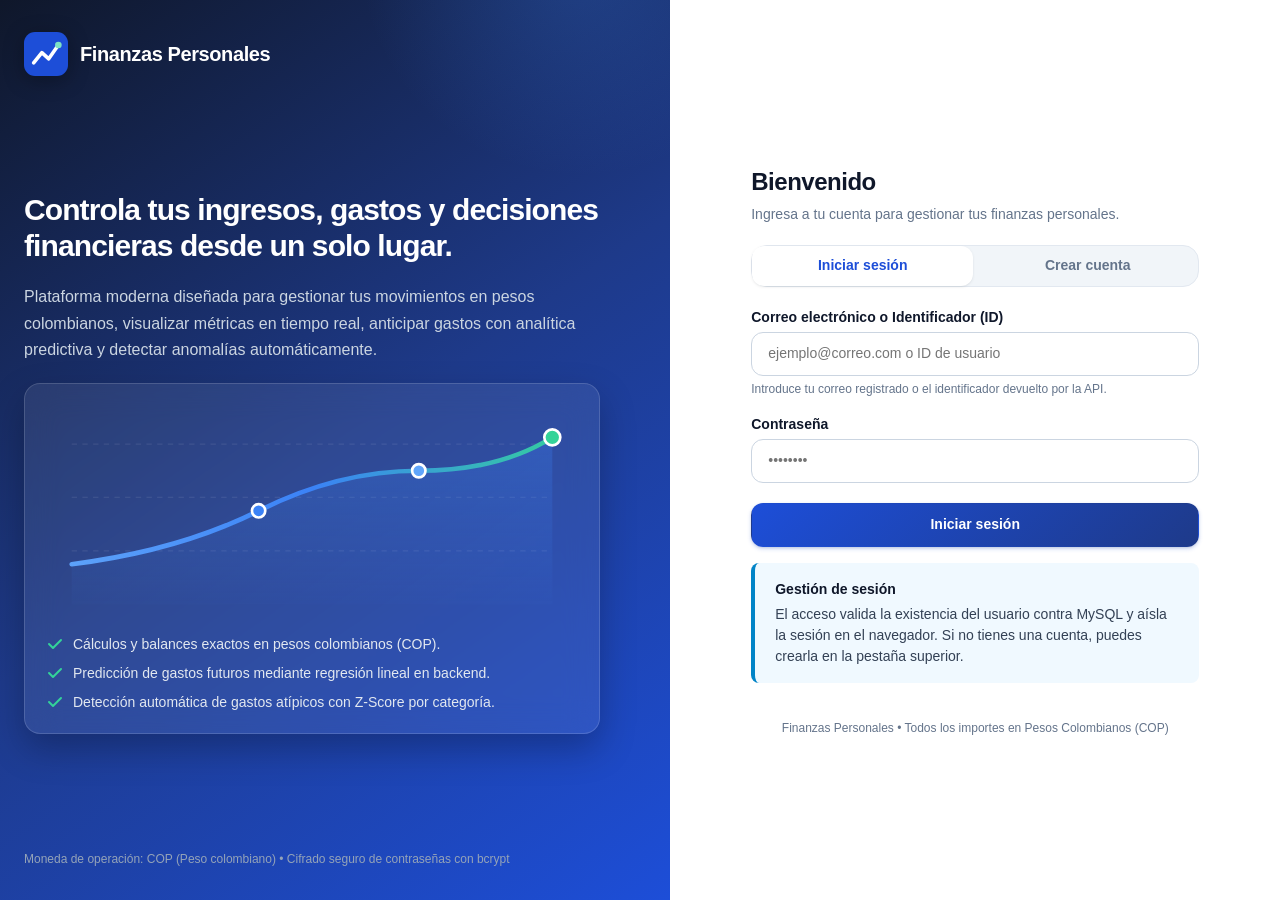
==== commit 005f88ff: "Fronted 3" ====
--- a/frontend/index.html
+++ b/frontend/index.html
@@ -4,7 +4,7 @@
 <head>
     <meta charset="UTF-8">
     <meta name="viewport" content="width=device-width, initial-scale=1">
-    <meta name="description" content="Acceso a la aplicación de finanzas personales: inicio de sesión y registro de usuarios.">
+    <meta name="description" content="Plataforma de Finanzas Personales: control de ingresos, gastos, presupuestos y analítica predictiva en pesos colombianos (COP).">
     <meta name="color-scheme" content="light dark">
     <title>Acceso — Finanzas Personales</title>
     <link rel="icon" href="assets/favicon.svg" type="image/svg+xml">
@@ -15,109 +15,198 @@
     <link rel="stylesheet" href="css/responsive.css">
 </head>
 
-<body>
-    <main class="acceso" id="pantalla-acceso" aria-labelledby="titulo-acceso">
-        <section class="acceso__tarjeta" aria-labelledby="titulo-acceso">
-            <header class="acceso__cabecera">
-                <img class="acceso__icono" src="assets/favicon.svg" alt="" width="48" height="48">
-                <h1 id="titulo-acceso">Finanzas Personales</h1>
-                <p class="acceso__lema">Controla tus ingresos y gastos en pesos colombianos.</p>
+<body class="cuerpo-acceso">
+    <main class="acceso" id="pantalla-acceso">
+        <!-- ================================================================
+             1. PANEL VISUAL DE BRANDING FINANCIERO
+             ================================================================ -->
+        <section class="acceso__branding" aria-labelledby="titulo-branding">
+            <header class="branding__cabecera">
+                <img class="branding__logo" src="assets/favicon.svg" alt="Logotipo de Finanzas Personales" width="44" height="44">
+                <span class="branding__nombre">Finanzas Personales</span>
             </header>
 
-            <nav aria-label="Formularios de acceso">
-                <ul class="pestanas__lista">
-                    <li>
-                        <button type="button" class="pestanas__boton" data-panel="ingreso"
-                            aria-current="page">Iniciar sesión</button>
-                    </li>
-                    <li>
-                        <button type="button" class="pestanas__boton" data-panel="registro">Crear cuenta</button>
-                    </li>
-                </ul>
-            </nav>
-
-            <!-- Panel: iniciar sesión -->
-            <section class="acceso__panel" id="panel-ingreso" aria-labelledby="titulo-ingreso">
-                <h2 id="titulo-ingreso" class="visualmente-oculto">Iniciar sesión</h2>
-
-                <form class="formulario" id="form-ingreso" novalidate>
-                    <fieldset>
-                        <legend>Identifícate para entrar al panel</legend>
-                        <div class="formulario__campos">
-                            <div class="campo campo--ancho-completo">
-                                <label for="ingreso-id">Identificador de usuario</label>
-                                <input type="number" id="ingreso-id" name="id_usuario" min="1" step="1"
-                                    inputmode="numeric" required autocomplete="username"
-                                    aria-describedby="ayuda-ingreso" placeholder="1">
-                                <p class="campo__ayuda" id="ayuda-ingreso">
-                                    El identificador que devolvió la API al registrar la cuenta. Se comprueba
-                                    contra la base de datos antes de entrar.
-                                </p>
-                            </div>
-                        </div>
-
-                        <p class="mensaje-error" id="error-ingreso" role="alert" hidden></p>
-
-                        <div class="formulario__acciones">
-                            <button type="submit" class="boton boton--primario" id="boton-ingresar">Entrar</button>
-                        </div>
-                    </fieldset>
-                </form>
-
-                <aside class="nota nota--aviso" aria-labelledby="titulo-limitacion">
-                    <h3 id="titulo-limitacion">Verificación de contraseña pendiente de backend</h3>
-                    <p>
-                        La API actual solo expone <code>POST /api/usuarios</code>: no existe ningún endpoint
-                        de inicio de sesión, por lo que <strong>el frontend no puede comprobar correo y
-                        contraseña</strong>. Este acceso valida contra MySQL que el usuario exista y aísla
-                        el panel tras el flujo de entrada. Pedir aquí una contraseña que nadie verifica
-                        daría una falsa sensación de seguridad, así que no se solicita.
-                    </p>
-                </aside>
-            </section>
-
-            <!-- Panel: crear cuenta -->
-            <section class="acceso__panel" id="panel-registro" aria-labelledby="titulo-registro" hidden>
-                <h2 id="titulo-registro" class="visualmente-oculto">Crear cuenta</h2>
-
-                <form class="formulario" id="form-registro" novalidate>
-                    <fieldset>
-                        <legend>Datos de la nueva cuenta</legend>
-                        <div class="formulario__campos">
-                            <div class="campo campo--ancho-completo">
-                                <label for="registro-nombre">Nombre completo</label>
-                                <input type="text" id="registro-nombre" name="nombre" minlength="2" maxlength="100"
-                                    required autocomplete="name">
-                            </div>
-                            <div class="campo campo--ancho-completo">
-                                <label for="registro-correo">Correo electrónico</label>
-                                <input type="email" id="registro-correo" name="correo" required autocomplete="email">
-                            </div>
-                            <div class="campo campo--ancho-completo">
-                                <label for="registro-contrasena">Contraseña</label>
-                                <input type="password" id="registro-contrasena" name="contrasena" minlength="8"
-                                    maxlength="128" required autocomplete="new-password"
-                                    aria-describedby="ayuda-contrasena">
-                                <p class="campo__ayuda" id="ayuda-contrasena">
-                                    Mínimo 8 caracteres. Se envía a la API, que la cifra con bcrypt antes de
-                                    guardarla; el navegador no la almacena en ningún momento.
-                                </p>
-                            </div>
-                        </div>
-
-                        <p class="mensaje-error" id="error-registro" role="alert" hidden></p>
-
-                        <div class="formulario__acciones">
-                            <button type="submit" class="boton boton--primario">Registrarme y entrar</button>
-                        </div>
-                    </fieldset>
-                </form>
-            </section>
+            <div class="branding__contenido">
+                <h1 id="titulo-branding" class="branding__titulo">
+                    Controla tus ingresos, gastos y decisiones financieras desde un solo lugar.
+                </h1>
+                <p class="branding__descripcion">
+                    Plataforma moderna diseñada para gestionar tus movimientos en pesos colombianos, visualizar métricas en tiempo real, anticipar gastos con analítica predictiva y detectar anomalías automáticamente.
+                </p>
+
+                <!-- Tarjeta visual previa con SVG financiero inline -->
+                <figure class="branding__tarjeta-previa" aria-label="Visualización de crecimiento financiero">
+                    <figcaption class="visualmente-oculto">Resumen ilustrativo de gestión financiera</figcaption>
+                    
+                    <svg class="branding__ilustracion" viewBox="0 0 400 160" fill="none" xmlns="http://www.w3.org/2000/svg" role="img" aria-label="Gráfica de crecimiento e indicadores">
+                        <defs>
+                            <linearGradient id="gradienteLinea" x1="0" y1="0" x2="400" y2="0" gradientUnits="userSpaceOnUse">
+                                <stop stop-color="#60a5fa" />
+                                <stop offset="0.5" stop-color="#3b82f6" />
+                                <stop offset="1" stop-color="#34d399" />
+                            </linearGradient>
+                            <linearGradient id="gradienteArea" x1="0" y1="0" x2="0" y2="160" gradientUnits="userSpaceOnUse">
+                                <stop stop-color="#3b82f6" stop-opacity="0.35" />
+                                <stop offset="1" stop-color="#3b82f6" stop-opacity="0" />
+                            </linearGradient>
+                        </defs>
+                        <!-- Cuadrícula de fondo sutil -->
+                        <line x1="20" y1="30" x2="380" y2="30" stroke="rgba(255,255,255,0.08)" stroke-dasharray="4 4" />
+                        <line x1="20" y1="70" x2="380" y2="70" stroke="rgba(255,255,255,0.08)" stroke-dasharray="4 4" />
+                        <line x1="20" y1="110" x2="380" y2="110" stroke="rgba(255,255,255,0.08)" stroke-dasharray="4 4" />
+                        <!-- Área y Curva de Crecimiento -->
+                        <path d="M 20 120 Q 100 110 160 80 T 280 50 T 380 25 L 380 150 L 20 150 Z" fill="url(#gradienteArea)" />
+                        <path d="M 20 120 Q 100 110 160 80 T 280 50 T 380 25" stroke="url(#gradienteLinea)" stroke-width="3.5" stroke-linecap="round" fill="none" />
+                        <!-- Puntos de datos destacados -->
+                        <circle cx="160" cy="80" r="5" fill="#3b82f6" stroke="#ffffff" stroke-width="2" />
+                        <circle cx="280" cy="50" r="5" fill="#60a5fa" stroke="#ffffff" stroke-width="2" />
+                        <circle cx="380" cy="25" r="6" fill="#34d399" stroke="#ffffff" stroke-width="2" />
+                    </svg>
+
+                    <ul class="branding__ventajas">
+                        <li>
+                            <svg class="branding__icono-check" viewBox="0 0 20 20" fill="currentColor" aria-hidden="true">
+                                <path fill-rule="evenodd" d="M16.707 5.293a1 1 0 010 1.414l-8 8a1 1 0 01-1.414 0l-4-4a1 1 0 011.414-1.414L8 12.586l7.293-7.293a1 1 0 011.414 0z" clip-rule="evenodd" />
+                            </svg>
+                            <span>Cálculos y balances exactos en pesos colombianos (COP).</span>
+                        </li>
+                        <li>
+                            <svg class="branding__icono-check" viewBox="0 0 20 20" fill="currentColor" aria-hidden="true">
+                                <path fill-rule="evenodd" d="M16.707 5.293a1 1 0 010 1.414l-8 8a1 1 0 01-1.414 0l-4-4a1 1 0 011.414-1.414L8 12.586l7.293-7.293a1 1 0 011.414 0z" clip-rule="evenodd" />
+                            </svg>
+                            <span>Predicción de gastos futuros mediante regresión lineal en backend.</span>
+                        </li>
+                        <li>
+                            <svg class="branding__icono-check" viewBox="0 0 20 20" fill="currentColor" aria-hidden="true">
+                                <path fill-rule="evenodd" d="M16.707 5.293a1 1 0 010 1.414l-8 8a1 1 0 01-1.414 0l-4-4a1 1 0 011.414-1.414L8 12.586l7.293-7.293a1 1 0 011.414 0z" clip-rule="evenodd" />
+                            </svg>
+                            <span>Detección automática de gastos atípicos con Z-Score por categoría.</span>
+                        </li>
+                    </ul>
+                </figure>
+            </div>
+
+            <footer class="branding__pie">
+                <p>Moneda de operación: COP (Peso colombiano) • Cifrado seguro de contraseñas con bcrypt</p>
+            </footer>
         </section>
 
-        <footer class="acceso__pie">
-            <p>Los importes se muestran en pesos colombianos (COP) y se calculan íntegramente en el backend.</p>
-        </footer>
+        <!-- ================================================================
+             2. PANEL DE FORMULARIO DE ACCESO Y REGISTRO
+             ================================================================ -->
+        <section class="acceso__formulario-panel" aria-labelledby="titulo-formulario">
+            <article class="acceso__tarjeta-form">
+                <header class="acceso__cabecera-form">
+                    <h2 id="titulo-formulario" class="acceso__titulo-form">Bienvenido</h2>
+                    <p class="acceso__subtitulo-form">Ingresa a tu cuenta para gestionar tus finanzas personales.</p>
+                </header>
+
+                <nav class="acceso__pestanas" aria-label="Opciones de acceso">
+                    <ul class="pestanas__lista">
+                        <li>
+                            <button type="button" class="pestanas__boton" data-panel="ingreso" aria-current="page">
+                                Iniciar sesión
+                            </button>
+                        </li>
+                        <li>
+                            <button type="button" class="pestanas__boton" data-panel="registro">
+                                Crear cuenta
+                            </button>
+                        </li>
+                    </ul>
+                </nav>
+
+                <!-- Panel: Iniciar sesión -->
+                <section class="acceso__panel" id="panel-ingreso" aria-labelledby="titulo-ingreso">
+                    <h3 id="titulo-ingreso" class="visualmente-oculto">Formulario de inicio de sesión</h3>
+
+                    <form class="formulario" id="form-ingreso" novalidate>
+                        <fieldset>
+                            <legend class="visualmente-oculto">Credenciales de acceso</legend>
+                            
+                            <div class="formulario__campos">
+                                <div class="campo campo--ancho-completo">
+                                    <label for="ingreso-id">Correo electrónico o Identificador (ID)</label>
+                                    <input type="text" id="ingreso-id" name="id_usuario" required autocomplete="username"
+                                        aria-describedby="ayuda-ingreso" placeholder="ejemplo@correo.com o ID de usuario">
+                                    <p class="campo__ayuda" id="ayuda-ingreso">
+                                        Introduce tu correo registrado o el identificador devuelto por la API.
+                                    </p>
+                                </div>
+
+                                <div class="campo campo--ancho-completo">
+                                    <label for="ingreso-contrasena">Contraseña</label>
+                                    <input type="password" id="ingreso-contrasena" name="contrasena" required autocomplete="current-password"
+                                        placeholder="••••••••">
+                                </div>
+                            </div>
+
+                            <p class="mensaje-error" id="error-ingreso" role="alert" hidden></p>
+
+                            <div class="formulario__acciones">
+                                <button type="submit" class="boton boton--primario boton--completo" id="boton-ingresar">
+                                    Iniciar sesión
+                                </button>
+                            </div>
+                        </fieldset>
+                    </form>
+
+                    <aside class="nota nota--info" aria-label="Información de acceso">
+                        <h4>Gestión de sesión</h4>
+                        <p>
+                            El acceso valida la existencia del usuario contra MySQL y aísla la sesión en el navegador. Si no tienes una cuenta, puedes crearla en la pestaña superior.
+                        </p>
+                    </aside>
+                </section>
+
+                <!-- Panel: Crear cuenta -->
+                <section class="acceso__panel" id="panel-registro" aria-labelledby="titulo-registro" hidden>
+                    <h3 id="titulo-registro" class="visualmente-oculto">Formulario de registro</h3>
+
+                    <form class="formulario" id="form-registro" novalidate>
+                        <fieldset>
+                            <legend class="visualmente-oculto">Datos de la nueva cuenta</legend>
+                            
+                            <div class="formulario__campos">
+                                <div class="campo campo--ancho-completo">
+                                    <label for="registro-nombre">Nombre completo</label>
+                                    <input type="text" id="registro-nombre" name="nombre" minlength="2" maxlength="100"
+                                        required autocomplete="name" placeholder="Juan Pérez">
+                                </div>
+
+                                <div class="campo campo--ancho-completo">
+                                    <label for="registro-correo">Correo electrónico</label>
+                                    <input type="email" id="registro-correo" name="correo" required autocomplete="email"
+                                        placeholder="juan.perez@ejemplo.com">
+                                </div>
+
+                                <div class="campo campo--ancho-completo">
+                                    <label for="registro-contrasena">Contraseña</label>
+                                    <input type="password" id="registro-contrasena" name="contrasena" minlength="8"
+                                        maxlength="128" required autocomplete="new-password"
+                                        aria-describedby="ayuda-contrasena" placeholder="Mínimo 8 caracteres">
+                                    <p class="campo__ayuda" id="ayuda-contrasena">
+                                        Mínimo 8 caracteres. La contraseña es cifrada en el backend con algoritmo bcrypt antes de guardarse en base de datos.
+                                    </p>
+                                </div>
+                            </div>
+
+                            <p class="mensaje-error" id="error-registro" role="alert" hidden></p>
+
+                            <div class="formulario__acciones">
+                                <button type="submit" class="boton boton--primario boton--completo" id="boton-registrar">
+                                    Crear cuenta y entrar
+                                </button>
+                            </div>
+                        </fieldset>
+                    </form>
+                </section>
+
+                <footer class="acceso__pie-form">
+                    <p>Finanzas Personales • Todos los importes en Pesos Colombianos (COP)</p>
+                </footer>
+            </article>
+        </section>
     </main>
 
     <script src="js/config.js"></script>
--- a/frontend/css/variables.css
+++ b/frontend/css/variables.css
@@ -1,105 +1,179 @@
 /* ==========================================================================
-   VARIABLES — Design tokens de la aplicación
-   Un único lugar donde se definen colores, espaciados, tipografía y radios.
-   Cualquier ajuste visual global se hace aquí y se propaga al resto del CSS.
+   VARIABLES — Design Tokens y Sistema de Diseño de Finanzas Personales
+   Centralización de la identidad visual azul, paleta semántica, tipografía,
+   espaciados, radios de curvatura, sombras y soporte de modo oscuro.
    ========================================================================== */
 
 :root {
     color-scheme: light dark;
 
+    /* --- Identidad Visual Centralizada (Azul Financiero) --- */
+    --color-primary: #1d4ed8;
+    --color-primary-dark: #1e3a8a;
+    --color-primary-light: #3b82f6;
+    --color-primary-subtle: #eff6ff;
+    --color-primary-glow: rgba(29, 78, 216, 0.15);
+
+    /* --- Superficies y Fondos Neutros --- */
+    --color-background: #f8fafc;
+    --color-surface: #ffffff;
+    --color-surface-alt: #f1f5f9;
+    --color-surface-hover: #e2e8f0;
+    --color-surface-glass: rgba(255, 255, 255, 0.85);
+
+    /* --- Sidebar & Contraste --- */
+    --color-sidebar-bg: #0f172a;
+    --color-sidebar-surface: #1e293b;
+    --color-sidebar-hover: #334155;
+    --color-sidebar-text: #f8fafc;
+    --color-sidebar-muted: #94a3b8;
+    --color-sidebar-border: #1e293b;
+
+    /* --- Textos y Tipografía --- */
+    --color-text: #0f172a;
+    --color-text-subtle: #334155;
+    --color-muted: #64748b;
+    --color-text-inverse: #ffffff;
+
+    /* --- Bordes y Separadores --- */
+    --color-border: #e2e8f0;
+    --color-border-strong: #cbd5e1;
+
+    /* --- Estados Semánticos Financieros --- */
+    --color-success: #10b981;
+    --color-success-dark: #047857;
+    --color-success-subtle: #ecfdf5;
+
+    --color-danger: #ef4444;
+    --color-danger-dark: #b91c1c;
+    --color-danger-subtle: #fef2f2;
+
+    --color-warning: #f59e0b;
+    --color-warning-dark: #b45309;
+    --color-warning-subtle: #fffbeb;
+
+    --color-info: #0284c7;
+    --color-info-subtle: #f0f9ff;
+
+    /* Alias semánticos requeridos para el negocio */
+    --color-ingreso: var(--color-success);
+    --color-ingreso-subtle: var(--color-success-subtle);
+    --color-gasto: var(--color-danger);
+    --color-gasto-subtle: var(--color-danger-subtle);
+
+    /* Enfoque y Accesibilidad */
+    --color-focus: #2563eb;
+    --color-focus-ring: rgba(37, 99, 235, 0.35);
+
     /* --- Tipografía --- */
-    --fuente-base: system-ui, -apple-system, "Segoe UI", Roboto, "Helvetica Neue", Arial, sans-serif;
-    --fuente-mono: ui-monospace, SFMono-Regular, "SF Mono", Consolas, "Liberation Mono", monospace;
+    --fuente-base: "Plus Jakarta Sans", "Inter", -apple-system, BlinkMacSystemFont, "Segoe UI", Roboto, sans-serif;
+    --fuente-mono: "JetBrains Mono", "Fira Code", SFMono-Regular, Consolas, monospace;
 
-    --texto-xs: 0.75rem;
-    --texto-sm: 0.875rem;
-    --texto-md: 1rem;
-    --texto-lg: 1.125rem;
-    --texto-xl: 1.375rem;
-    --texto-2xl: 1.75rem;
-    --texto-3xl: 2.125rem;
+    --texto-xs: 0.75rem;    /* 12px */
+    --texto-sm: 0.875rem;   /* 14px */
+    --texto-md: 1rem;       /* 16px */
+    --texto-lg: 1.125rem;   /* 18px */
+    --texto-xl: 1.25rem;    /* 20px */
+    --texto-2xl: 1.5rem;    /* 24px */
+    --texto-3xl: 1.875rem;  /* 30px */
+    --texto-4xl: 2.25rem;   /* 36px */
 
-    --interlineado: 1.55;
+    --interlineado-apretado: 1.2;
+    --interlineado: 1.5;
+    --interlineado-amplio: 1.65;
 
-    /* --- Espaciado (escala de 4 px) --- */
-    --espacio-1: 0.25rem;
-    --espacio-2: 0.5rem;
-    --espacio-3: 0.75rem;
-    --espacio-4: 1rem;
-    --espacio-5: 1.5rem;
-    --espacio-6: 2rem;
-    --espacio-7: 3rem;
+    /* --- Espaciado Sistemático (Múltiplos de 4px) --- */
+    --espacio-1: 0.25rem;   /* 4px */
+    --espacio-2: 0.5rem;    /* 8px */
+    --espacio-3: 0.75rem;   /* 12px */
+    --espacio-4: 1rem;      /* 16px */
+    --espacio-5: 1.25rem;   /* 20px */
+    --espacio-6: 1.5rem;    /* 24px */
+    --espacio-7: 2rem;      /* 32px */
+    --espacio-8: 2.5rem;    /* 40px */
+    --espacio-9: 3rem;      /* 48px */
 
-    /* --- Radios y sombras --- */
+    /* --- Radios de Curvatura --- */
+    --radio-xs: 0.25rem;
     --radio-sm: 0.375rem;
-    --radio-md: 0.625rem;
-    --radio-lg: 1rem;
-    --radio-completo: 999px;
+    --radio-md: 0.5rem;
+    --radio-lg: 0.75rem;
+    --radio-xl: 1rem;
+    --radio-2xl: 1.25rem;
+    --radio-completo: 9999px;
 
-    --sombra-1: 0 1px 2px rgb(15 23 42 / 6%), 0 1px 3px rgb(15 23 42 / 8%);
-    --sombra-2: 0 4px 12px rgb(15 23 42 / 10%);
-    --sombra-3: 0 18px 40px rgb(15 23 42 / 22%);
+    /* --- Sombras de Elevación --- */
+    --sombra-xs: 0 1px 2px 0 rgba(15, 23, 42, 0.05);
+    --sombra-sm: 0 1px 3px 0 rgba(15, 23, 42, 0.08), 0 1px 2px -1px rgba(15, 23, 42, 0.08);
+    --sombra-md: 0 4px 6px -1px rgba(15, 23, 42, 0.08), 0 2px 4px -2px rgba(15, 23, 42, 0.06);
+    --sombra-lg: 0 10px 15px -3px rgba(15, 23, 42, 0.08), 0 4px 6px -4px rgba(15, 23, 42, 0.04);
+    --sombra-xl: 0 20px 25px -5px rgba(15, 23, 42, 0.09), 0 8px 10px -6px rgba(15, 23, 42, 0.04);
+    --sombra-azul: 0 10px 25px -5px rgba(29, 78, 216, 0.25);
 
-    /* --- Medidas de layout --- */
-    --ancho-contenido: 78rem;
+    /* --- Dimensiones de Layout --- */
+    --ancho-sidebar: 16.5rem;
+    --altura-header: 4.25rem;
+    --ancho-max-contenido: 84rem;
     --altura-tactil: 2.75rem;
 
     /* --- Transiciones --- */
-    --transicion: 150ms ease;
-
-    /* --- Paleta: tema claro --- */
-    --color-fondo: #eef2f8;
-    --color-superficie: #ffffff;
-    --color-superficie-alt: #f6f8fc;
-    --color-superficie-hover: #eef2f9;
-    --color-borde: #d8dfeb;
-    --color-borde-fuerte: #b9c4d6;
-
-    --color-texto: #16223c;
-    --color-texto-suave: #55627c;
-    --color-texto-inverso: #ffffff;
-
-    --color-primario: #1d4ed8;
-    --color-primario-hover: #1740b4;
-    --color-primario-suave: #e3ebff;
-
-    --color-ingreso: #0b6b57;
-    --color-ingreso-suave: #d8f2ea;
-    --color-gasto: #a4232a;
-    --color-gasto-suave: #fce7e6;
-    --color-aviso: #8a5300;
-    --color-aviso-suave: #fdf0d5;
-    --color-neutro-suave: #e8edf5;
-
-    --color-foco: #b45309;
+    --transicion-rapida: 150ms cubic-bezier(0.4, 0, 0.2, 1);
+    --transicion-normal: 250ms cubic-bezier(0.4, 0, 0.2, 1);
+    --transicion-suave: 350ms cubic-bezier(0.4, 0, 0.2, 1);
 }
 
-/* --- Paleta: tema oscuro (preferencia del sistema) --- */
+/* --- Paleta de Tema Oscuro --- */
 @media (prefers-color-scheme: dark) {
     :root {
-        --color-fondo: #0d1424;
-        --color-superficie: #151d31;
-        --color-superficie-alt: #1b2439;
-        --color-superficie-hover: #222d47;
-        --color-borde: #2b3752;
-        --color-borde-fuerte: #3d4c6d;
+        --color-primary: #3b82f6;
+        --color-primary-dark: #60a5fa;
+        --color-primary-light: #93c5fd;
+        --color-primary-subtle: rgba(59, 130, 246, 0.12);
+        --color-primary-glow: rgba(59, 130, 246, 0.25);
 
-        --color-texto: #e8edf8;
-        --color-texto-suave: #a5b1c8;
-        --color-texto-inverso: #0d1424;
+        --color-background: #090d16;
+        --color-surface: #111827;
+        --color-surface-alt: #1a2234;
+        --color-surface-hover: #242e44;
+        --color-surface-glass: rgba(17, 24, 39, 0.85);
 
-        --color-primario: #7aa2ff;
-        --color-primario-hover: #9ab8ff;
-        --color-primario-suave: #1e2b4d;
+        --color-sidebar-bg: #080c14;
+        --color-sidebar-surface: #111827;
+        --color-sidebar-hover: #1e293b;
+        --color-sidebar-text: #f8fafc;
+        --color-sidebar-muted: #818cf8;
+        --color-sidebar-border: #1a2234;
 
-        --color-ingreso: #56d6b0;
-        --color-ingreso-suave: #123a33;
-        --color-gasto: #ff8f88;
-        --color-gasto-suave: #3d1d1f;
-        --color-aviso: #f0c169;
-        --color-aviso-suave: #3a2d12;
-        --color-neutro-suave: #222d47;
+        --color-text: #f8fafc;
+        --color-text-subtle: #cbd5e1;
+        --color-muted: #94a3b8;
+        --color-text-inverse: #090d16;
 
-        --color-foco: #f6c360;
+        --color-border: #1e293b;
+        --color-border-strong: #334155;
+
+        --color-success: #34d399;
+        --color-success-dark: #6ee7b7;
+        --color-success-subtle: rgba(52, 211, 153, 0.12);
+
+        --color-danger: #f87171;
+        --color-danger-dark: #fca5a5;
+        --color-danger-subtle: rgba(248, 113, 113, 0.12);
+
+        --color-warning: #fbbf24;
+        --color-warning-dark: #fde68a;
+        --color-warning-subtle: rgba(251, 191, 36, 0.12);
+
+        --color-info: #38bdf8;
+        --color-info-subtle: rgba(56, 189, 248, 0.12);
+
+        --color-focus: #60a5fa;
+        --color-focus-ring: rgba(96, 165, 250, 0.4);
+
+        --sombra-xs: 0 1px 2px 0 rgba(0, 0, 0, 0.3);
+        --sombra-sm: 0 1px 3px 0 rgba(0, 0, 0, 0.4);
+        --sombra-md: 0 4px 6px -1px rgba(0, 0, 0, 0.4);
+        --sombra-lg: 0 10px 15px -3px rgba(0, 0, 0, 0.45);
+        --sombra-xl: 0 20px 25px -5px rgba(0, 0, 0, 0.5);
     }
 }
--- a/frontend/css/layout.css
+++ b/frontend/css/layout.css
@@ -1,114 +1,487 @@
 /* ==========================================================================
-   LAYOUT — Estructura general de la página (mobile first)
-   Cabecera, navegación, rejillas del contenido y pie.
+   LAYOUT — Estructura y Arquitectura Visual (Mobile First)
+   Login Split-Screen, Shell con Sidebar lateral, Header superior y Rejillas
    ========================================================================== */
 
 body {
     font-family: var(--fuente-base);
     font-size: var(--texto-md);
     line-height: var(--interlineado);
-    color: var(--color-texto);
-    background-color: var(--color-fondo);
+    color: var(--color-text);
+    background-color: var(--color-background);
     display: flex;
     flex-direction: column;
     min-height: 100vh;
-    /* Evita desbordes horizontales accidentales en pantallas pequeñas. */
     overflow-x: hidden;
-}
-
-/* --- Enlace de salto al contenido (accesibilidad de teclado) --- */
+    -webkit-font-smoothing: antialiased;
+}
+
+/* --- Enlace de salto al contenido (Accesibilidad de Teclado) --- */
 .salto-contenido {
     position: absolute;
     top: var(--espacio-2);
     left: var(--espacio-2);
-    z-index: 100;
+    z-index: 1000;
     padding: var(--espacio-2) var(--espacio-4);
-    background-color: var(--color-primario);
-    color: var(--color-texto-inverso);
-    border-radius: var(--radio-sm);
+    background-color: var(--color-primary);
+    color: var(--color-text-inverse);
+    border-radius: var(--radio-md);
+    font-weight: 600;
+    font-size: var(--texto-sm);
     text-decoration: none;
+    box-shadow: var(--sombra-md);
     transform: translateY(-200%);
-    transition: transform var(--transicion);
-}
-
-/* Se usa :focus (y no :focus-visible) para que el enlace aparezca ante
-   cualquier forma de enfoque, incluido el foco movido por software. */
+    transition: transform var(--transicion-rapida);
+}
+
 .salto-contenido:focus {
     transform: translateY(0);
 }
 
-/* --- Cabecera --- */
-.cabecera {
-    background-color: var(--color-superficie);
-    border-bottom: 1px solid var(--color-borde);
-    box-shadow: var(--sombra-1);
+/* ==========================================================================
+   1. PANTALLA DE ACCESO / LOGIN (SPLIT SCREEN)
+   ========================================================================== */
+.cuerpo-acceso {
+    background: radial-gradient(circle at 10% 20%, rgba(29, 78, 216, 0.08) 0%, transparent 40%),
+                radial-gradient(circle at 90% 80%, rgba(59, 130, 246, 0.08) 0%, transparent 40%),
+                var(--color-background);
+    min-height: 100vh;
+    display: flex;
+    flex-direction: column;
+}
+
+.acceso {
+    flex: 1 1 auto;
+    display: grid;
+    grid-template-columns: 1fr;
+    width: 100%;
+    min-height: 100vh;
+}
+
+/* --- Panel de Branding Visual --- */
+.acceso__branding {
+    background: linear-gradient(145deg, #0f172a 0%, #1e3a8a 50%, #1d4ed8 100%);
+    color: var(--color-text-inverse);
+    padding: var(--espacio-7) var(--espacio-6);
+    display: flex;
+    flex-direction: column;
+    justify-content: space-between;
+    position: relative;
+    overflow: hidden;
+}
+
+.acceso__branding::before {
+    content: "";
+    position: absolute;
+    top: -30%;
+    right: -20%;
+    width: 28rem;
+    height: 28rem;
+    background: radial-gradient(circle, rgba(59, 130, 246, 0.25) 0%, transparent 70%);
+    border-radius: var(--radio-completo);
+    pointer-events: none;
+}
+
+.branding__cabecera {
+    display: flex;
+    align-items: center;
+    gap: var(--espacio-3);
+    z-index: 1;
+}
+
+.branding__logo {
+    width: 2.75rem;
+    height: 2.75rem;
+    filter: drop-shadow(0 4px 10px rgba(0, 0, 0, 0.3));
+}
+
+.branding__nombre {
+    font-size: var(--texto-xl);
+    font-weight: 800;
+    letter-spacing: -0.02em;
+    color: #ffffff;
+}
+
+.branding__contenido {
+    display: flex;
+    flex-direction: column;
+    gap: var(--espacio-5);
+    margin-block: var(--espacio-6);
+    z-index: 1;
+    max-width: 36rem;
+}
+
+.branding__titulo {
+    font-size: var(--texto-3xl);
+    font-weight: 800;
+    line-height: var(--interlineado-apretado);
+    letter-spacing: -0.03em;
+    color: #ffffff;
+}
+
+.branding__descripcion {
+    font-size: var(--texto-md);
+    color: #cbd5e1;
+    line-height: var(--interlineado-amplio);
+}
+
+.branding__tarjeta-previa {
+    background: rgba(255, 255, 255, 0.08);
+    backdrop-filter: blur(16px);
+    -webkit-backdrop-filter: blur(16px);
+    border: 1px solid rgba(255, 255, 255, 0.15);
+    border-radius: var(--radio-xl);
+    padding: var(--espacio-5);
+    box-shadow: 0 15px 35px rgba(0, 0, 0, 0.25);
+    display: flex;
+    flex-direction: column;
+    gap: var(--espacio-4);
+}
+
+.branding__ilustracion {
+    width: 100%;
+    height: auto;
+    border-radius: var(--radio-md);
+}
+
+.branding__ventajas {
+    display: flex;
+    flex-direction: column;
+    gap: var(--espacio-2);
+    font-size: var(--texto-sm);
+    color: #e2e8f0;
+}
+
+.branding__ventajas li {
+    display: flex;
+    align-items: center;
+    gap: var(--espacio-2);
+}
+
+.branding__icono-check {
+    width: 1.25rem;
+    height: 1.25rem;
+    color: #34d399;
+    flex-shrink: 0;
+}
+
+.branding__pie {
+    font-size: var(--texto-xs);
+    color: #94a3b8;
+    z-index: 1;
+}
+
+/* --- Panel de Formulario --- */
+.acceso__formulario-panel {
+    background-color: var(--color-surface);
+    padding: var(--espacio-6) var(--espacio-5);
+    display: flex;
+    flex-direction: column;
+    justify-content: center;
+    align-items: center;
+}
+
+.acceso__tarjeta-form {
+    width: 100%;
+    max-width: 28rem;
+    display: flex;
+    flex-direction: column;
+    gap: var(--espacio-5);
+}
+
+.acceso__cabecera-form {
+    display: flex;
+    flex-direction: column;
+    gap: var(--espacio-1);
+}
+
+.acceso__titulo-form {
+    font-size: var(--texto-2xl);
+    font-weight: 800;
+    letter-spacing: -0.02em;
+    color: var(--color-text);
+}
+
+.acceso__subtitulo-form {
+    font-size: var(--texto-sm);
+    color: var(--color-muted);
+}
+
+.acceso__panel {
+    display: flex;
+    flex-direction: column;
+    gap: var(--espacio-4);
+}
+
+.acceso__pie-form {
+    text-align: center;
+    font-size: var(--texto-xs);
+    color: var(--color-muted);
+    margin-top: var(--espacio-4);
+}
+
+/* ==========================================================================
+   2. APP SHELL (SIDEBAR + HEADER + MAIN CONTENT)
+   ========================================================================== */
+.disposicion-aplicacion {
+    display: flex;
+    min-height: 100vh;
+    width: 100%;
+}
+
+/* --- Sidebar Lateral --- */
+.barra-lateral {
+    width: var(--ancho-sidebar);
+    background-color: var(--color-sidebar-bg);
+    border-right: 1px solid var(--color-sidebar-border);
+    color: var(--color-sidebar-text);
+    display: flex;
+    flex-direction: column;
+    position: fixed;
+    top: 0;
+    bottom: 0;
+    left: 0;
+    z-index: 50;
+    transition: transform var(--transicion-normal);
+}
+
+.barra-lateral__cabecera {
+    padding: var(--espacio-5) var(--espacio-5);
+    display: flex;
+    align-items: center;
+    justify-content: space-between;
+    border-bottom: 1px solid var(--color-sidebar-border);
+}
+
+.marca {
+    display: flex;
+    align-items: center;
+    gap: var(--espacio-3);
+    text-decoration: none;
+    color: var(--color-sidebar-text);
+}
+
+.marca__icono {
+    width: 2rem;
+    height: 2rem;
+    flex-shrink: 0;
+}
+
+.marca__texto {
+    font-size: var(--texto-lg);
+    font-weight: 800;
+    letter-spacing: -0.02em;
+    color: #ffffff;
+}
+
+.marca__badge {
+    font-size: var(--texto-xs);
+    padding: 0.1rem 0.4rem;
+    border-radius: var(--radio-sm);
+    background-color: rgba(59, 130, 246, 0.2);
+    color: #60a5fa;
+    font-weight: 700;
+}
+
+.boton-cerrar-sidebar {
+    display: none;
+    color: var(--color-sidebar-muted);
+    padding: var(--espacio-1);
+    border-radius: var(--radio-sm);
+}
+
+.boton-cerrar-sidebar:hover {
+    color: #ffffff;
+    background-color: var(--color-sidebar-hover);
+}
+
+.barra-lateral__nav {
+    flex: 1 1 auto;
+    padding: var(--espacio-4) var(--espacio-3);
+    overflow-y: auto;
+}
+
+.menu-lateral {
+    display: flex;
+    flex-direction: column;
+    gap: var(--espacio-1);
+}
+
+.menu-lateral__enlace {
+    width: 100%;
+    display: flex;
+    align-items: center;
+    gap: var(--espacio-3);
+    padding: var(--espacio-3) var(--espacio-3);
+    border-radius: var(--radio-lg);
+    font-size: var(--texto-sm);
+    font-weight: 600;
+    color: var(--color-sidebar-muted);
+    text-align: left;
+    transition: background-color var(--transicion-rapida), color var(--transicion-rapida);
+}
+
+.menu-lateral__enlace:hover {
+    background-color: var(--color-sidebar-hover);
+    color: #ffffff;
+}
+
+.menu-lateral__enlace[aria-current="page"] {
+    background-color: var(--color-primary);
+    color: #ffffff;
+    box-shadow: var(--sombra-azul);
+}
+
+.menu-lateral__icono {
+    width: 1.25rem;
+    height: 1.25rem;
+    flex-shrink: 0;
+}
+
+.barra-lateral__pie {
+    padding: var(--espacio-4) var(--espacio-3);
+    border-top: 1px solid var(--color-sidebar-border);
+    background-color: rgba(0, 0, 0, 0.2);
+}
+
+.perfil-usuario {
+    display: flex;
+    align-items: center;
+    gap: var(--espacio-3);
+    padding: var(--espacio-2);
+}
+
+.perfil-usuario__avatar {
+    width: 2.25rem;
+    height: 2.25rem;
+    border-radius: var(--radio-completo);
+    background: linear-gradient(135deg, var(--color-primary), var(--color-primary-light));
+    color: #ffffff;
+    display: flex;
+    align-items: center;
+    justify-content: center;
+    font-weight: 700;
+    font-size: var(--texto-sm);
+    box-shadow: var(--sombra-sm);
+}
+
+.perfil-usuario__info {
+    display: flex;
+    flex-direction: column;
+    min-width: 0;
+}
+
+.perfil-usuario__nombre {
+    font-size: var(--texto-sm);
+    font-weight: 700;
+    color: #ffffff;
+    white-space: nowrap;
+    overflow: hidden;
+    text-overflow: ellipsis;
+}
+
+.perfil-usuario__moneda {
+    font-size: var(--texto-xs);
+    color: #94a3b8;
+}
+
+/* --- Área de Trabajo Principal --- */
+.area-trabajo {
+    flex: 1 1 auto;
+    display: flex;
+    flex-direction: column;
+    min-width: 0;
+    margin-left: 0;
+    transition: margin-left var(--transicion-normal);
+}
+
+/* --- Header Superior --- */
+.cabecera-superior {
+    height: var(--altura-header);
+    background-color: var(--color-surface);
+    border-bottom: 1px solid var(--color-border);
+    padding-inline: var(--espacio-5);
+    display: flex;
+    align-items: center;
+    justify-content: space-between;
     position: sticky;
     top: 0;
-    z-index: 20;
-}
-
-.cabecera__barra {
-    max-width: var(--ancho-contenido);
-    margin-inline: auto;
-    padding: var(--espacio-4);
-    display: flex;
-    flex-direction: column;
+    z-index: 40;
+    box-shadow: var(--sombra-xs);
+}
+
+.cabecera-superior__izquierda {
+    display: flex;
+    align-items: center;
     gap: var(--espacio-3);
 }
 
-.marca {
-    display: flex;
-    align-items: center;
+.boton-menu-movil {
+    display: flex;
+    align-items: center;
+    justify-content: center;
+    width: 2.5rem;
+    height: 2.5rem;
+    border-radius: var(--radio-md);
+    color: var(--color-text);
+    border: 1px solid var(--color-border);
+    background-color: var(--color-surface);
+}
+
+.boton-menu-movil:hover {
+    background-color: var(--color-surface-hover);
+}
+
+.migas {
+    display: flex;
+    align-items: baseline;
     gap: var(--espacio-2);
+}
+
+.migas__raiz {
+    font-size: var(--texto-sm);
+    color: var(--color-muted);
+    font-weight: 500;
+}
+
+.migas__separador {
+    font-size: var(--texto-xs);
+    color: var(--color-muted);
+}
+
+.migas__actual {
     font-size: var(--texto-lg);
+    font-weight: 800;
+    letter-spacing: -0.02em;
+    color: var(--color-text);
+}
+
+.cabecera-superior__derecha {
+    display: flex;
+    align-items: center;
+    gap: var(--espacio-3);
+}
+
+.badge-moneda {
+    display: inline-flex;
+    align-items: center;
+    gap: var(--espacio-1);
+    padding: var(--espacio-1) var(--espacio-3);
+    border-radius: var(--radio-completo);
+    background-color: var(--color-primary-subtle);
+    color: var(--color-primary);
+    font-size: var(--texto-xs);
     font-weight: 700;
-    letter-spacing: -0.01em;
-}
-
-.marca__icono {
-    flex: 0 0 auto;
-    width: 1.75rem;
-    height: 1.75rem;
-}
-
-.selector-usuario {
-    display: flex;
-    flex-wrap: wrap;
-    align-items: flex-end;
-    gap: var(--espacio-2);
-}
-
-.selector-usuario .campo {
-    flex: 1 1 8rem;
-    min-width: 7rem;
-}
-
-.selector-usuario .campo__ayuda {
-    flex: 1 1 100%;
-}
-
-/* --- Navegación principal --- */
-.navegacion {
-    border-top: 1px solid var(--color-borde);
-    background-color: var(--color-superficie-alt);
-}
-
-.navegacion__lista {
-    max-width: var(--ancho-contenido);
-    margin-inline: auto;
-    padding: var(--espacio-2) var(--espacio-3);
-    display: grid;
-    grid-template-columns: repeat(2, 1fr);
-    gap: var(--espacio-2);
-}
-
-/* --- Contenido principal --- */
+    border: 1px solid rgba(29, 78, 216, 0.15);
+}
+
+/* --- Contenido Principal --- */
 .contenido {
     flex: 1 1 auto;
     width: 100%;
-    max-width: var(--ancho-contenido);
+    max-width: var(--ancho-max-contenido);
     margin-inline: auto;
-    padding: var(--espacio-4);
+    padding: var(--espacio-5) var(--espacio-4);
 }
 
 .contenido:focus {
@@ -118,89 +491,98 @@
 .vista {
     display: flex;
     flex-direction: column;
+    gap: var(--espacio-6);
+    animation: aparecerVista var(--transicion-normal) ease-out;
+}
+
+@keyframes aparecerVista {
+    from {
+        opacity: 0;
+        transform: translateY(6px);
+    }
+    to {
+        opacity: 1;
+        transform: translateY(0);
+    }
+}
+
+.vista__cabecera {
+    display: flex;
+    flex-wrap: wrap;
+    align-items: flex-start;
+    justify-content: space-between;
     gap: var(--espacio-4);
 }
 
-.vista > h2 {
+.vista__cabecera h2 {
     font-size: var(--texto-2xl);
+    font-weight: 800;
     letter-spacing: -0.02em;
+    color: var(--color-text);
 }
 
 .vista__introduccion {
-    /* Se pega al h2 anterior anulando el gap de la vista. */
-    margin-top: calc(var(--espacio-4) * -1);
-    color: var(--color-texto-suave);
-    font-size: var(--texto-sm);
+    font-size: var(--texto-sm);
+    color: var(--color-muted);
     max-width: 60ch;
-}
-
-/* --- Rejillas reutilizables --- */
-.rejilla-indicadores {
+    margin-top: var(--espacio-1);
+}
+
+/* --- Rejillas Estructurales --- */
+.rejilla-kpis {
     display: grid;
     grid-template-columns: 1fr;
-    gap: var(--espacio-3);
+    gap: var(--espacio-4);
+}
+
+.rejilla-graficos {
+    display: grid;
+    grid-template-columns: 1fr;
+    gap: var(--espacio-5);
 }
 
 .rejilla-doble {
     display: grid;
     grid-template-columns: 1fr;
-    gap: var(--espacio-4);
+    gap: var(--espacio-5);
     align-items: start;
 }
 
-/* --- Pie --- */
+/* --- Pie de Página --- */
 .pie {
-    margin-top: var(--espacio-6);
-    padding: var(--espacio-5) var(--espacio-4);
-    background-color: var(--color-superficie);
-    border-top: 1px solid var(--color-borde);
+    margin-top: auto;
+    padding: var(--espacio-6) var(--espacio-5);
+    background-color: var(--color-surface);
+    border-top: 1px solid var(--color-border);
     text-align: center;
 }
 
 .pie__texto {
     font-size: var(--texto-sm);
-    color: var(--color-texto-suave);
+    color: var(--color-text-subtle);
+    font-weight: 600;
 }
 
 .pie__texto--suave {
     font-size: var(--texto-xs);
+    color: var(--color-muted);
     margin-top: var(--espacio-1);
 }
 
-/* --- Pantalla de acceso ---------------------------------------------------
-   Es la primera pantalla de la aplicación y ocupa el alto disponible: el
-   panel solo aparece cuando el flujo de acceso ha fijado un usuario. */
-.acceso {
-    flex: 1 1 auto;
-    display: flex;
-    flex-direction: column;
-    justify-content: center;
-    align-items: center;
-    gap: var(--espacio-4);
-    width: 100%;
-    padding: var(--espacio-5) var(--espacio-4);
-}
-
-.acceso__pie {
-    max-width: 34rem;
-    text-align: center;
-    font-size: var(--texto-xs);
-    color: var(--color-texto-suave);
-}
-
-/* --- Barra de sesión de la cabecera --- */
-.sesion {
-    display: flex;
-    flex-wrap: wrap;
-    align-items: center;
-    gap: var(--espacio-3);
-}
-
-.sesion__usuario {
-    font-size: var(--texto-sm);
-    color: var(--color-texto-suave);
-}
-
-.sesion__usuario strong {
-    color: var(--color-texto);
-}
+/* --- Capa de Backdrop para Sidebar en Móvil --- */
+.sidebar-backdrop {
+    position: fixed;
+    inset: 0;
+    background-color: rgba(15, 23, 42, 0.6);
+    backdrop-filter: blur(4px);
+    -webkit-backdrop-filter: blur(4px);
+    z-index: 45;
+    display: none;
+    opacity: 0;
+    transition: opacity var(--transicion-normal);
+}
+
+.sidebar-backdrop.activo {
+    display: block;
+    opacity: 1;
+}
--- a/frontend/css/components.css
+++ b/frontend/css/components.css
@@ -1,153 +1,355 @@
 /* ==========================================================================
-   COMPONENTS — Piezas reutilizables de la interfaz
-   Tarjetas, botones, formularios, tablas, indicadores, estados, diálogos.
-   ========================================================================== */
-
-/* --- Foco visible global --------------------------------------------------
-   Un único estilo de foco para todos los elementos interactivos. */
+   COMPONENTS — Componentes de Interfaz de Finanzas Personales
+   KPI Cards, Gráficos, Botones, Formularios, Tablas, Badges, Diálogos y Estados
+   ========================================================================== */
+
+/* --- Foco Visible Global (Accesibilidad) --- */
 :where(a, button, input, select, textarea, [tabindex]):focus-visible {
-    outline: 3px solid var(--color-foco);
+    outline: 2px solid var(--color-focus);
     outline-offset: 2px;
     border-radius: var(--radio-sm);
 }
 
-/* --- Tarjetas ------------------------------------------------------------- */
+/* ==========================================================================
+   1. TARJETAS Y CONTENEDORES
+   ========================================================================== */
 .tarjeta {
-    background-color: var(--color-superficie);
-    border: 1px solid var(--color-borde);
-    border-radius: var(--radio-lg);
-    box-shadow: var(--sombra-1);
-    padding: var(--espacio-4);
+    background-color: var(--color-surface);
+    border: 1px solid var(--color-border);
+    border-radius: var(--radio-xl);
+    box-shadow: var(--sombra-sm);
+    padding: var(--espacio-5);
+    display: flex;
+    flex-direction: column;
+    gap: var(--espacio-4);
+    transition: box-shadow var(--transicion-rapida), border-color var(--transicion-rapida);
+}
+
+.tarjeta:hover {
+    border-color: var(--color-border-strong);
+    box-shadow: var(--sombra-md);
+}
+
+.tarjeta__cabecera {
+    display: flex;
+    flex-wrap: wrap;
+    align-items: center;
+    justify-content: space-between;
+    gap: var(--espacio-3);
+}
+
+.tarjeta__cabecera h3 {
+    font-size: var(--texto-lg);
+    font-weight: 700;
+    letter-spacing: -0.01em;
+    color: var(--color-text);
+}
+
+.tarjeta__subtitulo {
+    font-size: var(--texto-xs);
+    color: var(--color-muted);
+    margin-top: 0.15rem;
+}
+
+.contador {
+    font-size: var(--texto-xs);
+    font-weight: 600;
+    color: var(--color-muted);
+    background-color: var(--color-surface-alt);
+    padding: var(--espacio-1) var(--espacio-3);
+    border-radius: var(--radio-completo);
+    border: 1px solid var(--color-border);
+}
+
+/* ==========================================================================
+   2. KPI CARDS FINANCIERAS
+   ========================================================================== */
+.kpi-tarjeta {
+    background-color: var(--color-surface);
+    border: 1px solid var(--color-border);
+    border-radius: var(--radio-xl);
+    padding: var(--espacio-5);
+    box-shadow: var(--sombra-sm);
     display: flex;
     flex-direction: column;
     gap: var(--espacio-3);
-}
-
-.tarjeta__cabecera {
-    display: flex;
-    flex-wrap: wrap;
+    position: relative;
+    overflow: hidden;
+    transition: transform var(--transicion-rapida), box-shadow var(--transicion-rapida), border-color var(--transicion-rapida);
+}
+
+.kpi-tarjeta:hover {
+    transform: translateY(-2px);
+    box-shadow: var(--sombra-lg);
+    border-color: var(--color-border-strong);
+}
+
+.kpi-tarjeta__cabecera {
+    display: flex;
     align-items: center;
     justify-content: space-between;
-    gap: var(--espacio-3);
-}
-
-.tarjeta__cabecera h3 {
+}
+
+.kpi-tarjeta__titulo {
+    font-size: var(--texto-xs);
+    font-weight: 700;
+    text-transform: uppercase;
+    letter-spacing: 0.05em;
+    color: var(--color-muted);
+}
+
+.kpi-tarjeta__icono {
+    width: 2.5rem;
+    height: 2.5rem;
+    border-radius: var(--radio-lg);
+    display: flex;
+    align-items: center;
+    justify-content: center;
+    flex-shrink: 0;
+}
+
+.kpi-tarjeta__icono svg {
+    width: 1.25rem;
+    height: 1.25rem;
+}
+
+.kpi-tarjeta__icono--ingreso {
+    background-color: var(--color-success-subtle);
+    color: var(--color-success);
+}
+
+.kpi-tarjeta__icono--gasto {
+    background-color: var(--color-danger-subtle);
+    color: var(--color-danger);
+}
+
+.kpi-tarjeta__icono--balance {
+    background-color: var(--color-primary-subtle);
+    color: var(--color-primary);
+}
+
+.kpi-tarjeta__icono--prediccion {
+    background-color: var(--color-warning-subtle);
+    color: var(--color-warning-dark);
+}
+
+.kpi-tarjeta__valor {
+    font-size: var(--texto-2xl);
+    font-weight: 800;
+    font-variant-numeric: tabular-nums;
+    letter-spacing: -0.03em;
+    color: var(--color-text);
+    overflow-wrap: anywhere;
+    line-height: var(--interlineado-apretado);
+}
+
+.kpi-tarjeta--ingreso .kpi-tarjeta__valor {
+    color: var(--color-success);
+}
+
+.kpi-tarjeta--gasto .kpi-tarjeta__valor {
+    color: var(--color-danger);
+}
+
+.kpi-tarjeta--balance .kpi-tarjeta__valor {
+    color: var(--color-primary);
+}
+
+.kpi-tarjeta--balance.es-negativo .kpi-tarjeta__valor {
+    color: var(--color-danger);
+}
+
+.kpi-tarjeta--balance.es-negativo .kpi-tarjeta__icono {
+    background-color: var(--color-danger-subtle);
+    color: var(--color-danger);
+}
+
+.kpi-tarjeta__pie {
+    display: flex;
+    align-items: center;
+    justify-content: space-between;
+    font-size: var(--texto-xs);
+    color: var(--color-muted);
+}
+
+.kpi-tarjeta__nota {
+    display: flex;
+    align-items: center;
+    gap: var(--espacio-1);
+}
+
+/* ==========================================================================
+   3. GRÁFICOS INTERACTIVOS (CHART.JS)
+   ========================================================================== */
+.tarjeta-grafico {
+    background-color: var(--color-surface);
+    border: 1px solid var(--color-border);
+    border-radius: var(--radio-xl);
+    box-shadow: var(--sombra-sm);
+    padding: var(--espacio-5);
+    display: flex;
+    flex-direction: column;
+    gap: var(--espacio-4);
+}
+
+.tarjeta-grafico__cabecera {
+    display: flex;
+    align-items: center;
+    justify-content: space-between;
+}
+
+.tarjeta-grafico__cabecera h3 {
     font-size: var(--texto-lg);
-}
-
-.contador {
-    font-size: var(--texto-sm);
-    color: var(--color-texto-suave);
-}
-
-/* --- Botones -------------------------------------------------------------- */
+    font-weight: 700;
+    color: var(--color-text);
+}
+
+.tarjeta-grafico__subtitulo {
+    font-size: var(--texto-xs);
+    color: var(--color-muted);
+}
+
+.grafico-contenedor {
+    position: relative;
+    width: 100%;
+    height: 18rem;
+    display: flex;
+    align-items: center;
+    justify-content: center;
+}
+
+.grafico-contenedor canvas {
+    width: 100% !important;
+    height: 100% !important;
+}
+
+/* ==========================================================================
+   4. BOTONES Y ACCIONES
+   ========================================================================== */
 .boton {
     display: inline-flex;
     align-items: center;
     justify-content: center;
     gap: var(--espacio-2);
     min-height: var(--altura-tactil);
-    padding: var(--espacio-2) var(--espacio-4);
-    border-radius: var(--radio-md);
+    padding: var(--espacio-2) var(--espacio-5);
+    border-radius: var(--radio-lg);
     border: 1px solid transparent;
     font-size: var(--texto-sm);
     font-weight: 600;
     text-align: center;
-    transition: background-color var(--transicion), border-color var(--transicion), color var(--transicion);
+    transition: all var(--transicion-rapida);
+    user-select: none;
 }
 
 .boton:disabled {
     opacity: 0.55;
     cursor: not-allowed;
+    box-shadow: none !important;
 }
 
 .boton--primario {
-    background-color: var(--color-primario);
-    color: var(--color-texto-inverso);
+    background: linear-gradient(135deg, var(--color-primary), var(--color-primary-dark));
+    color: #ffffff;
+    box-shadow: var(--sombra-sm), 0 2px 4px rgba(29, 78, 216, 0.2);
 }
 
 .boton--primario:hover:not(:disabled) {
-    background-color: var(--color-primario-hover);
+    background: linear-gradient(135deg, var(--color-primary-light), var(--color-primary));
+    box-shadow: var(--sombra-md), var(--sombra-azul);
+    transform: translateY(-1px);
+}
+
+.boton--primario:active:not(:disabled) {
+    transform: translateY(0);
 }
 
 .boton--secundario {
-    background-color: var(--color-superficie);
-    border-color: var(--color-borde-fuerte);
-    color: var(--color-texto);
+    background-color: var(--color-surface);
+    border-color: var(--color-border-strong);
+    color: var(--color-text);
+    box-shadow: var(--sombra-xs);
 }
 
 .boton--secundario:hover:not(:disabled) {
-    background-color: var(--color-superficie-hover);
-}
-
-.boton--sutil {
-    background-color: var(--color-primario-suave);
-    color: var(--color-primario);
-}
-
-.boton--sutil:hover:not(:disabled) {
-    background-color: var(--color-superficie-hover);
+    background-color: var(--color-surface-hover);
+    border-color: var(--color-muted);
 }
 
 .boton--peligro {
-    background-color: var(--color-gasto);
-    color: var(--color-texto-inverso);
+    background: linear-gradient(135deg, var(--color-danger), var(--color-danger-dark));
+    color: #ffffff;
+    box-shadow: var(--sombra-sm), 0 2px 4px rgba(239, 68, 68, 0.2);
 }
 
 .boton--peligro:hover:not(:disabled) {
-    filter: brightness(0.92);
-}
-
-/* Variante discreta para acciones destructivas dentro de listados: el rojo
-   sólido se reserva para la confirmación, donde la acción se consuma. */
+    box-shadow: var(--sombra-md), 0 4px 12px rgba(239, 68, 68, 0.3);
+    transform: translateY(-1px);
+}
+
 .boton--peligro-sutil {
-    background-color: var(--color-superficie);
-    border-color: var(--color-gasto);
-    color: var(--color-gasto);
+    background-color: var(--color-surface);
+    border-color: rgba(239, 68, 68, 0.3);
+    color: var(--color-danger);
 }
 
 .boton--peligro-sutil:hover:not(:disabled) {
-    background-color: var(--color-gasto-suave);
+    background-color: var(--color-danger-subtle);
+    border-color: var(--color-danger);
 }
 
 .boton--pequeno {
     min-height: 2.25rem;
     padding: var(--espacio-1) var(--espacio-3);
     font-size: var(--texto-xs);
+    border-radius: var(--radio-md);
+}
+
+.boton--completo {
+    width: 100%;
 }
 
 .boton--icono {
     min-height: var(--altura-tactil);
     min-width: var(--altura-tactil);
     padding: 0;
-    font-size: var(--texto-xl);
-    line-height: 1;
-    color: var(--color-texto-suave);
+    font-size: var(--texto-lg);
+    color: var(--color-muted);
+    border-radius: var(--radio-md);
 }
 
 .boton--icono:hover {
-    color: var(--color-texto);
-}
-
-/* --- Formularios ---------------------------------------------------------- */
+    color: var(--color-text);
+    background-color: var(--color-surface-hover);
+}
+
+.icono-btn {
+    width: 1rem;
+    height: 1rem;
+    flex-shrink: 0;
+}
+
+/* ==========================================================================
+   5. FORMULARIOS Y CAMPOS
+   ========================================================================== */
 .formulario legend {
     font-size: var(--texto-sm);
-    font-weight: 600;
-    color: var(--color-texto-suave);
+    font-weight: 700;
+    color: var(--color-text);
     padding-bottom: var(--espacio-2);
 }
 
 .formulario__campos {
     display: grid;
     grid-template-columns: 1fr;
+    gap: var(--espacio-4);
+}
+
+.formulario__acciones {
+    display: flex;
+    flex-wrap: wrap;
     gap: var(--espacio-3);
-}
-
-.formulario__acciones {
-    display: flex;
-    flex-wrap: wrap;
-    gap: var(--espacio-2);
-    margin-top: var(--espacio-4);
+    margin-top: var(--espacio-5);
 }
 
 .formulario__acciones--dialogo {
@@ -174,16 +376,18 @@
 .campo label {
     font-size: var(--texto-sm);
     font-weight: 600;
+    color: var(--color-text);
 }
 
 .campo__opcional {
     font-weight: 400;
-    color: var(--color-texto-suave);
+    color: var(--color-muted);
 }
 
 .campo__ayuda {
     font-size: var(--texto-xs);
-    color: var(--color-texto-suave);
+    color: var(--color-muted);
+    line-height: var(--interlineado);
 }
 
 .campo input,
@@ -191,322 +395,246 @@
 .campo textarea {
     width: 100%;
     min-height: var(--altura-tactil);
-    padding: var(--espacio-2) var(--espacio-3);
-    background-color: var(--color-superficie);
-    border: 1px solid var(--color-borde-fuerte);
-    border-radius: var(--radio-md);
-    font-size: var(--texto-md);
-    transition: border-color var(--transicion), box-shadow var(--transicion);
+    padding: var(--espacio-2) var(--espacio-4);
+    background-color: var(--color-surface);
+    border: 1px solid var(--color-border-strong);
+    border-radius: var(--radio-lg);
+    font-size: var(--texto-sm);
+    color: var(--color-text);
+    transition: border-color var(--transicion-rapida), box-shadow var(--transicion-rapida);
 }
 
 .campo textarea {
     resize: vertical;
-    min-height: 4rem;
+    min-height: 5rem;
 }
 
 .campo input:hover,
 .campo select:hover,
 .campo textarea:hover {
-    border-color: var(--color-primario);
+    border-color: var(--color-primary-light);
+}
+
+.campo input:focus,
+.campo select:focus,
+.campo textarea:focus {
+    border-color: var(--color-primary);
+    box-shadow: 0 0 0 3px var(--color-focus-ring);
+    outline: none;
 }
 
 .campo input[aria-invalid="true"],
 .campo select[aria-invalid="true"],
 .campo textarea[aria-invalid="true"] {
-    border-color: var(--color-gasto);
+    border-color: var(--color-danger);
+    background-color: var(--color-danger-subtle);
 }
 
 .campo--compacto label {
     font-size: var(--texto-xs);
-    color: var(--color-texto-suave);
+    color: var(--color-muted);
 }
 
 .campo--compacto input {
-    min-height: var(--altura-tactil);
+    min-height: 2.25rem;
+    padding: var(--espacio-1) var(--espacio-3);
+    font-size: var(--texto-xs);
 }
 
 .mensaje-error {
     margin-top: var(--espacio-3);
-    padding: var(--espacio-2) var(--espacio-3);
-    background-color: var(--color-gasto-suave);
-    border-left: 4px solid var(--color-gasto);
-    border-radius: var(--radio-sm);
-    color: var(--color-gasto);
-    font-size: var(--texto-sm);
-}
-
-/* --- Indicadores del resumen --------------------------------------------- */
-.indicador {
-    height: 100%;
-    padding: var(--espacio-4);
-    border: 1px solid var(--color-borde);
+    padding: var(--espacio-3) var(--espacio-4);
+    background-color: var(--color-danger-subtle);
+    border-left: 4px solid var(--color-danger);
     border-radius: var(--radio-md);
-    background-color: var(--color-superficie-alt);
-    display: flex;
-    flex-direction: column;
+    color: var(--color-danger-dark);
+    font-size: var(--texto-sm);
+    font-weight: 500;
+}
+
+/* ==========================================================================
+   6. PESTAÑAS SEGMENTADAS (SEGMENTED CONTROL)
+   ========================================================================== */
+.pestanas__lista {
+    display: grid;
+    grid-template-columns: repeat(2, 1fr);
     gap: var(--espacio-1);
-}
-
-.indicador h4 {
+    padding: 0.35rem;
+    background-color: var(--color-surface-alt);
+    border: 1px solid var(--color-border);
+    border-radius: var(--radio-xl);
+}
+
+.pestanas__boton {
+    width: 100%;
+    min-height: 2.5rem;
+    padding: var(--espacio-2);
+    border-radius: var(--radio-lg);
     font-size: var(--texto-sm);
     font-weight: 600;
-    color: var(--color-texto-suave);
-    text-transform: uppercase;
-    letter-spacing: 0.04em;
-}
-
-.indicador__valor {
-    font-size: var(--texto-2xl);
-    font-weight: 700;
-    font-variant-numeric: tabular-nums;
-    letter-spacing: -0.02em;
-    overflow-wrap: anywhere;
-}
-
-.indicador__nota {
-    font-size: var(--texto-xs);
-    color: var(--color-texto-suave);
-}
-
-.indicador--ingreso {
-    border-left: 4px solid var(--color-ingreso);
-}
-
-.indicador--ingreso .indicador__valor {
-    color: var(--color-ingreso);
-}
-
-.indicador--gasto {
-    border-left: 4px solid var(--color-gasto);
-}
-
-.indicador--gasto .indicador__valor {
-    color: var(--color-gasto);
-}
-
-.indicador--balance {
-    border-left: 4px solid var(--color-primario);
-}
-
-.indicador--balance .indicador__valor {
-    color: var(--color-primario);
-}
-
-.indicador--balance.es-negativo {
-    border-left-color: var(--color-gasto);
-}
-
-.indicador--balance.es-negativo .indicador__valor {
-    color: var(--color-gasto);
-}
-
-/* --- Barra de proporción -------------------------------------------------- */
-.proporcion {
-    display: flex;
-    flex-direction: column;
-    gap: var(--espacio-2);
-}
-
-.proporcion figcaption {
-    font-size: var(--texto-xs);
-    color: var(--color-texto-suave);
-}
-
-.proporcion__barra {
-    display: flex;
-    width: 100%;
-    height: 0.75rem;
-    border-radius: var(--radio-completo);
-    overflow: hidden;
-    background-color: var(--color-neutro-suave);
-}
-
-.proporcion__parte {
-    display: block;
-    height: 100%;
-    transition: width var(--transicion);
-}
-
-.proporcion__parte--ingreso {
-    background-color: var(--color-ingreso);
-}
-
-.proporcion__parte--gasto {
-    background-color: var(--color-gasto);
-}
-
-.proporcion__leyenda {
-    display: flex;
-    align-items: center;
-    gap: var(--espacio-2);
-    font-size: var(--texto-xs);
-    color: var(--color-texto-suave);
-}
-
-.punto {
-    display: inline-block;
-    width: 0.6rem;
-    height: 0.6rem;
-    border-radius: var(--radio-completo);
-}
-
-.punto--ingreso {
-    background-color: var(--color-ingreso);
-}
-
-.punto--gasto {
-    background-color: var(--color-gasto);
-    margin-left: var(--espacio-3);
-}
-
-/* --- Navegación ----------------------------------------------------------- */
-.navegacion__enlace {
-    display: block;
-    width: 100%;
-    min-height: var(--altura-tactil);
-    padding: var(--espacio-2) var(--espacio-3);
-    border-radius: var(--radio-md);
-    font-size: var(--texto-sm);
-    font-weight: 600;
-    color: var(--color-texto-suave);
-    transition: background-color var(--transicion), color var(--transicion);
-}
-
-.navegacion__enlace:hover {
-    background-color: var(--color-superficie-hover);
-    color: var(--color-texto);
-}
-
-.navegacion__enlace[aria-current="page"] {
-    background-color: var(--color-primario-suave);
-    color: var(--color-primario);
-}
-
-/* --- Tablas --------------------------------------------------------------- */
+    color: var(--color-muted);
+    transition: all var(--transicion-rapida);
+}
+
+.pestanas__boton:hover {
+    color: var(--color-text);
+}
+
+.pestanas__boton[aria-current="page"] {
+    background-color: var(--color-surface);
+    color: var(--color-primary);
+    box-shadow: var(--sombra-sm);
+}
+
+/* ==========================================================================
+   7. TABLAS DE DATOS FINANCIEROS
+   ========================================================================== */
 .tabla-desplazable {
-    /* Contenedor sin significado semántico: aísla el scroll horizontal de la
-       tabla para que nunca lo herede el documento completo. */
     width: 100%;
     overflow-x: auto;
+    border-radius: var(--radio-lg);
+    border: 1px solid var(--color-border);
 }
 
 .tabla {
     font-size: var(--texto-sm);
+    text-align: left;
+    background-color: var(--color-surface);
 }
 
 .tabla__titulo {
     caption-side: bottom;
-    padding-top: var(--espacio-3);
-    font-size: var(--texto-xs);
-    color: var(--color-texto-suave);
-    text-align: left;
+    padding: var(--espacio-3) var(--espacio-4);
+    font-size: var(--texto-xs);
+    color: var(--color-muted);
 }
 
 .tabla thead th {
-    padding: var(--espacio-2) var(--espacio-3);
-    background-color: var(--color-superficie-alt);
-    border-bottom: 2px solid var(--color-borde);
+    padding: var(--espacio-3) var(--espacio-4);
+    background-color: var(--color-surface-alt);
+    border-bottom: 1px solid var(--color-border);
+    font-size: var(--texto-xs);
+    font-weight: 700;
+    text-transform: uppercase;
+    letter-spacing: 0.05em;
+    color: var(--color-muted);
+    white-space: nowrap;
+}
+
+.tabla tbody td {
+    padding: var(--espacio-3) var(--espacio-4);
+    border-bottom: 1px solid var(--color-border);
+    vertical-align: middle;
+    color: var(--color-text);
+}
+
+.tabla tbody tr:last-child td {
+    border-bottom: none;
+}
+
+.tabla tbody tr {
+    transition: background-color var(--transicion-rapida);
+}
+
+.tabla tbody tr:hover {
+    background-color: var(--color-surface-hover);
+}
+
+.celda--numerica {
+    text-align: right;
+    font-variant-numeric: tabular-nums;
+    font-weight: 600;
+    white-space: nowrap;
+}
+
+.celda--ingreso {
+    color: var(--color-success);
+}
+
+.celda--gasto {
+    color: var(--color-danger);
+}
+
+.celda--acciones {
+    display: flex;
+    flex-wrap: wrap;
+    gap: var(--espacio-2);
+}
+
+/* ==========================================================================
+   8. BADGES Y ETIQUETAS SEMÁNTICAS
+   ========================================================================== */
+.etiqueta {
+    display: inline-flex;
+    align-items: center;
+    padding: 0.2rem 0.6rem;
+    border-radius: var(--radio-completo);
     font-size: var(--texto-xs);
     font-weight: 700;
     text-transform: uppercase;
     letter-spacing: 0.04em;
-    color: var(--color-texto-suave);
-    text-align: left;
-    white-space: nowrap;
-}
-
-.tabla tbody td {
-    padding: var(--espacio-3);
-    border-bottom: 1px solid var(--color-borde);
-    vertical-align: middle;
-}
-
-.tabla tbody tr:hover {
-    background-color: var(--color-superficie-alt);
-}
-
-.celda--numerica {
-    text-align: right;
-    font-variant-numeric: tabular-nums;
-    white-space: nowrap;
-}
-
-.celda--acciones {
-    display: flex;
-    flex-wrap: wrap;
+}
+
+.etiqueta--ingreso {
+    background-color: var(--color-success-subtle);
+    color: var(--color-success-dark);
+}
+
+.etiqueta--gasto {
+    background-color: var(--color-danger-subtle);
+    color: var(--color-danger-dark);
+}
+
+.etiqueta--aviso {
+    background-color: var(--color-warning-subtle);
+    color: var(--color-warning-dark);
+}
+
+.etiqueta--neutra {
+    background-color: var(--color-surface-alt);
+    color: var(--color-muted);
+    border: 1px solid var(--color-border);
+}
+
+.etiqueta--info {
+    background-color: var(--color-info-subtle);
+    color: var(--color-info);
+}
+
+/* ==========================================================================
+   9. ESTADOS DE INTERFAZ (LOADING, EMPTY, ERROR, SUCCESS)
+   ========================================================================== */
+.estado {
+    padding: var(--espacio-6) var(--espacio-4);
+    border-radius: var(--radio-xl);
+    font-size: var(--texto-sm);
+    text-align: center;
+    border: 1px dashed var(--color-border-strong);
+    color: var(--color-muted);
+    background-color: var(--color-surface-alt);
+    display: flex;
+    flex-direction: column;
+    align-items: center;
+    justify-content: center;
     gap: var(--espacio-2);
-}
-
-.celda--ingreso {
-    color: var(--color-ingreso);
-    font-weight: 600;
-}
-
-.celda--gasto {
-    color: var(--color-gasto);
-    font-weight: 600;
-}
-
-/* --- Etiquetas de tipo ---------------------------------------------------- */
-.etiqueta {
-    display: inline-block;
-    padding: 0.1rem var(--espacio-2);
-    border-radius: var(--radio-completo);
-    font-size: var(--texto-xs);
-    font-weight: 700;
-    text-transform: uppercase;
-    letter-spacing: 0.03em;
-}
-
-.etiqueta--ingreso {
-    background-color: var(--color-ingreso-suave);
-    color: var(--color-ingreso);
-}
-
-.etiqueta--gasto {
-    background-color: var(--color-gasto-suave);
-    color: var(--color-gasto);
-}
-
-.etiqueta--aviso {
-    background-color: var(--color-aviso-suave);
-    color: var(--color-aviso);
-}
-
-.etiqueta--neutra {
-    background-color: var(--color-neutro-suave);
-    color: var(--color-texto-suave);
-}
-
-/* --- Estados de la interfaz (loading / empty / error) --------------------- */
-.estado {
-    padding: var(--espacio-4);
-    border-radius: var(--radio-md);
-    font-size: var(--texto-sm);
-    text-align: center;
-    border: 1px dashed var(--color-borde-fuerte);
-    color: var(--color-texto-suave);
-    background-color: var(--color-superficie-alt);
 }
 
 .estado--cargando::before {
     content: "";
     display: inline-block;
-    width: 0.9rem;
-    height: 0.9rem;
-    margin-right: var(--espacio-2);
-    vertical-align: -0.1rem;
-    border: 2px solid var(--color-borde-fuerte);
-    border-top-color: var(--color-primario);
+    width: 1.5rem;
+    height: 1.5rem;
+    border: 3px solid var(--color-border-strong);
+    border-top-color: var(--color-primary);
     border-radius: var(--radio-completo);
     animation: girar 700ms linear infinite;
 }
 
 .estado--error {
     border-style: solid;
-    border-color: var(--color-gasto);
-    background-color: var(--color-gasto-suave);
-    color: var(--color-gasto);
+    border-color: var(--color-danger);
+    background-color: var(--color-danger-subtle);
+    color: var(--color-danger-dark);
 }
 
 .estado--vacio {
@@ -515,9 +643,9 @@
 
 .estado--exito {
     border-style: solid;
-    border-color: var(--color-ingreso);
-    background-color: var(--color-ingreso-suave);
-    color: var(--color-ingreso);
+    border-color: var(--color-success);
+    background-color: var(--color-success-subtle);
+    color: var(--color-success-dark);
 }
 
 @keyframes girar {
@@ -526,119 +654,151 @@
     }
 }
 
-/* --- Predicción ----------------------------------------------------------- */
+/* ==========================================================================
+   10. PREDICCIÓN ANALÍTICA Y LISTAS
+   ========================================================================== */
 .prediccion {
-    padding: var(--espacio-4);
-    border: 1px solid var(--color-borde);
-    border-radius: var(--radio-md);
-    background-color: var(--color-superficie-alt);
+    padding: var(--espacio-5);
+    border: 1px solid var(--color-border);
+    border-radius: var(--radio-xl);
+    background-color: var(--color-surface-alt);
     display: flex;
     flex-direction: column;
-    gap: var(--espacio-2);
+    gap: var(--espacio-3);
 }
 
 .prediccion__mes {
     font-size: var(--texto-sm);
-    font-weight: 600;
-    color: var(--color-texto-suave);
+    font-weight: 700;
+    color: var(--color-primary);
     text-transform: uppercase;
-    letter-spacing: 0.04em;
+    letter-spacing: 0.05em;
 }
 
 .prediccion__valor {
     font-size: var(--texto-3xl);
-    font-weight: 700;
+    font-weight: 800;
     font-variant-numeric: tabular-nums;
-    letter-spacing: -0.02em;
-    color: var(--color-primario);
-    overflow-wrap: anywhere;
+    letter-spacing: -0.03em;
+    color: var(--color-text);
 }
 
 .prediccion__detalle {
     font-size: var(--texto-sm);
-    color: var(--color-texto-suave);
+    color: var(--color-muted);
 }
 
 .lista-datos {
     display: grid;
     grid-template-columns: auto 1fr;
-    gap: var(--espacio-2) var(--espacio-4);
+    gap: var(--espacio-2) var(--espacio-5);
     font-size: var(--texto-sm);
     margin-top: var(--espacio-2);
+    border-top: 1px solid var(--color-border);
+    padding-top: var(--espacio-3);
 }
 
 .lista-datos dt {
     font-weight: 600;
-    color: var(--color-texto-suave);
+    color: var(--color-muted);
 }
 
 .lista-datos dd {
     margin: 0;
-}
-
-/* --- Notas laterales ------------------------------------------------------ */
+    font-weight: 500;
+    color: var(--color-text);
+}
+
+/* ==========================================================================
+   11. NOTAS LATERALES Y CALLOUTS
+   ========================================================================== */
 .nota {
-    padding: var(--espacio-3) var(--espacio-4);
-    border-left: 4px solid var(--color-primario);
-    border-radius: var(--radio-sm);
-    background-color: var(--color-primario-suave);
-    font-size: var(--texto-sm);
-}
-
-.nota h4 {
-    font-size: var(--texto-sm);
+    padding: var(--espacio-4) var(--espacio-5);
+    border-left: 4px solid var(--color-primary);
+    border-radius: var(--radio-md);
+    background-color: var(--color-primary-subtle);
+    font-size: var(--texto-sm);
+    line-height: var(--interlineado);
+}
+
+.nota h4, .nota h3 {
+    font-size: var(--texto-sm);
+    font-weight: 700;
+    color: var(--color-text);
     margin-bottom: var(--espacio-1);
+}
+
+.nota p {
+    color: var(--color-text-subtle);
 }
 
 .nota code {
     font-family: var(--fuente-mono);
     font-size: var(--texto-xs);
-    overflow-wrap: anywhere;
-}
-
-/* --- Diálogos ------------------------------------------------------------- */
+    background-color: rgba(0, 0, 0, 0.06);
+    padding: 0.1rem 0.3rem;
+    border-radius: var(--radio-xs);
+}
+
+.nota--aviso {
+    border-left-color: var(--color-warning);
+    background-color: var(--color-warning-subtle);
+}
+
+.nota--info {
+    border-left-color: var(--color-info);
+    background-color: var(--color-info-subtle);
+}
+
+/* ==========================================================================
+   12. DIÁLOGOS MODALES (<dialog>)
+   ========================================================================== */
 .dialogo {
-    width: min(38rem, calc(100vw - 2rem));
+    width: min(36rem, calc(100vw - 2rem));
     margin: auto;
     padding: 0;
-    border-radius: var(--radio-lg);
-    background-color: var(--color-superficie);
-    color: var(--color-texto);
-    box-shadow: var(--sombra-3);
+    border-radius: var(--radio-2xl);
+    background-color: var(--color-surface);
+    color: var(--color-text);
+    box-shadow: var(--sombra-xl);
+    border: 1px solid var(--color-border);
 }
 
 .dialogo--estrecho {
-    width: min(26rem, calc(100vw - 2rem));
+    width: min(28rem, calc(100vw - 2rem));
 }
 
 .dialogo .formulario,
 .dialogo__contenido {
-    padding: var(--espacio-4);
+    padding: var(--espacio-6);
     display: flex;
     flex-direction: column;
-    gap: var(--espacio-2);
+    gap: var(--espacio-3);
 }
 
 .dialogo__cabecera {
     display: flex;
     align-items: center;
     justify-content: space-between;
-    gap: var(--espacio-3);
-    padding-bottom: var(--espacio-3);
-    border-bottom: 1px solid var(--color-borde);
-    margin-bottom: var(--espacio-3);
+    padding-bottom: var(--espacio-4);
+    border-bottom: 1px solid var(--color-border);
+    margin-bottom: var(--espacio-2);
 }
 
 .dialogo__cabecera h2 {
     font-size: var(--texto-xl);
-}
-
-/* --- Notificaciones efímeras ---------------------------------------------- */
+    font-weight: 800;
+    letter-spacing: -0.02em;
+}
+
+/* ==========================================================================
+   13. NOTIFICACIONES TOAST (EFÍMERAS)
+   ========================================================================== */
 .notificaciones {
     position: fixed;
-    inset-block-end: var(--espacio-4);
-    inset-inline: var(--espacio-4);
-    z-index: 60;
+    bottom: var(--espacio-5);
+    right: var(--espacio-5);
+    z-index: 100;
     display: flex;
     flex-direction: column;
     gap: var(--espacio-2);
@@ -646,114 +806,41 @@
 }
 
 .notificacion {
-    padding: var(--espacio-3) var(--espacio-4);
-    border-radius: var(--radio-md);
-    box-shadow: var(--sombra-2);
-    font-size: var(--texto-sm);
-    background-color: var(--color-superficie);
-    border: 1px solid var(--color-borde);
-    border-left: 4px solid var(--color-primario);
+    padding: var(--espacio-3) var(--espacio-5);
+    border-radius: var(--radio-lg);
+    box-shadow: var(--sombra-lg);
+    font-size: var(--texto-sm);
+    font-weight: 600;
+    background-color: var(--color-surface);
+    border: 1px solid var(--color-border);
+    border-left: 4px solid var(--color-primary);
+    color: var(--color-text);
+    pointer-events: auto;
+    animation: deslizarToast var(--transicion-normal) ease-out;
+}
+
+@keyframes deslizarToast {
+    from {
+        opacity: 0;
+        transform: translateY(12px) scale(0.95);
+    }
+    to {
+        opacity: 1;
+        transform: translateY(0) scale(1);
+    }
 }
 
 .notificacion--exito {
-    border-left-color: var(--color-ingreso);
-    color: var(--color-ingreso);
+    border-left-color: var(--color-success);
+    color: var(--color-success-dark);
 }
 
 .notificacion--error {
-    border-left-color: var(--color-gasto);
-    color: var(--color-gasto);
-}
-
-/* --- Tarjeta de acceso ---------------------------------------------------- */
-.acceso__tarjeta {
-    width: 100%;
-    max-width: 34rem;
-    background-color: var(--color-superficie);
-    border: 1px solid var(--color-borde);
-    border-radius: var(--radio-lg);
-    box-shadow: var(--sombra-2);
-    padding: var(--espacio-5);
-    display: flex;
-    flex-direction: column;
-    gap: var(--espacio-4);
-}
-
-.acceso__cabecera {
-    display: flex;
-    flex-direction: column;
-    align-items: center;
-    gap: var(--espacio-2);
-    text-align: center;
-}
-
-.acceso__icono {
-    width: 3rem;
-    height: 3rem;
-}
-
-.acceso__cabecera h1 {
-    font-size: var(--texto-2xl);
-    letter-spacing: -0.02em;
-}
-
-.acceso__lema {
-    font-size: var(--texto-sm);
-    color: var(--color-texto-suave);
-    max-width: 30ch;
-}
-
-.acceso__panel {
-    display: flex;
-    flex-direction: column;
-    gap: var(--espacio-4);
-}
-
-/* --- Pestañas del acceso --- */
-.pestanas__lista {
-    display: grid;
-    grid-template-columns: repeat(2, 1fr);
-    gap: var(--espacio-1);
-    padding: var(--espacio-1);
-    background-color: var(--color-superficie-alt);
-    border: 1px solid var(--color-borde);
-    border-radius: var(--radio-md);
-}
-
-.pestanas__boton {
-    width: 100%;
-    min-height: var(--altura-tactil);
-    padding: var(--espacio-2);
-    border-radius: var(--radio-sm);
-    font-size: var(--texto-sm);
-    font-weight: 600;
-    color: var(--color-texto-suave);
-    transition: background-color var(--transicion), color var(--transicion);
-}
-
-.pestanas__boton:hover {
-    color: var(--color-texto);
-}
-
-.pestanas__boton[aria-current="page"] {
-    background-color: var(--color-superficie);
-    color: var(--color-primario);
-    box-shadow: var(--sombra-1);
-}
-
-/* --- Nota de aviso (limitación conocida) --- */
-.nota--aviso {
-    border-left-color: var(--color-aviso);
-    background-color: var(--color-aviso-suave);
-    color: var(--color-texto);
-}
-
-.nota--aviso h3 {
-    font-size: var(--texto-sm);
-    margin-bottom: var(--espacio-1);
-}
-
-/* --- Utilidad: contenido solo para lectores de pantalla ------------------- */
+    border-left-color: var(--color-danger);
+    color: var(--color-danger-dark);
+}
+
+/* --- Utilidad: Contenido solo para Lectores de Pantalla --- */
 .visualmente-oculto {
     position: absolute;
     width: 1px;
--- a/frontend/css/responsive.css
+++ b/frontend/css/responsive.css
@@ -1,27 +1,61 @@
 /* ==========================================================================
-   RESPONSIVE — Adaptaciones por tamaño de pantalla
-   El diseño base (layout.css / components.css) es mobile first: aquí solo se
-   añaden mejoras progresivas a medida que hay más espacio disponible, salvo
-   la regla de tablas apiladas, que aplica únicamente a pantallas pequeñas.
-
-   Breakpoints:
-     hasta 47.99em (< 768 px) .... tablas apiladas en tarjetas
-     desde 30em    (480 px) ...... rejilla de campos e indicadores a 2 columnas
-     desde 48em    (768 px) ...... cabecera en línea, navegación horizontal
-     desde 64em    (1024 px) ..... indicadores a 3 columnas, rejilla doble
-     desde 90em    (1440 px) ..... mayor respiración vertical y tipografía
+   RESPONSIVE — Adaptaciones para Móvil, Tablet, Laptop y Escritorio Amplio
+   Breakpoints: 320px, 375px, 768px, 1024px, 1440px, 1920px
    ========================================================================== */
 
 /* --------------------------------------------------------------------------
-   TABLAS APILADAS EN MÓVIL
-   Cada fila se convierte en una tarjeta y cada celda muestra su encabezado
-   mediante el atributo data-etiqueta. Evita el scroll horizontal en 320 px.
+   1. MÓVIL (< 768px / 47.99em)
    -------------------------------------------------------------------------- */
 @media (max-width: 47.99em) {
-
+    /* Login Split Screen en Móvil */
+    .acceso {
+        grid-template-columns: 1fr;
+    }
+
+    .acceso__branding {
+        padding: var(--espacio-5) var(--espacio-4);
+    }
+
+    .branding__contenido {
+        margin-block: var(--espacio-4);
+    }
+
+    .branding__titulo {
+        font-size: var(--texto-2xl);
+    }
+
+    .branding__tarjeta-previa {
+        display: none; /* Se simplifica en pantallas pequeñas para agilizar el acceso */
+    }
+
+    .acceso__formulario-panel {
+        padding: var(--espacio-5) var(--espacio-4);
+    }
+
+    /* Sidebar Drawer en Móvil */
+    .barra-lateral {
+        transform: translateX(-100%);
+        box-shadow: var(--sombra-xl);
+    }
+
+    .barra-lateral.abierta {
+        transform: translateX(0);
+    }
+
+    .boton-cerrar-sidebar {
+        display: flex;
+    }
+
+    .area-trabajo {
+        margin-left: 0;
+    }
+
+    .boton-menu-movil {
+        display: flex;
+    }
+
+    /* Tablas apilables en tarjetas para evitar scroll accidental */
     .tabla--apilable thead {
-        /* Oculto visualmente, pero los encabezados siguen expuestos vía
-           data-etiqueta en cada celda. */
         position: absolute;
         width: 1px;
         height: 1px;
@@ -33,10 +67,11 @@
     .tabla--apilable tbody tr {
         display: block;
         margin-bottom: var(--espacio-3);
-        border: 1px solid var(--color-borde);
-        border-radius: var(--radio-md);
-        background-color: var(--color-superficie-alt);
-        padding: var(--espacio-2);
+        border: 1px solid var(--color-border);
+        border-radius: var(--radio-lg);
+        background-color: var(--color-surface);
+        padding: var(--espacio-3);
+        box-shadow: var(--sombra-xs);
     }
 
     .tabla--apilable tbody td {
@@ -44,9 +79,9 @@
         flex-wrap: wrap;
         align-items: center;
         justify-content: space-between;
-        gap: var(--espacio-3);
-        padding: var(--espacio-2);
-        border-bottom: 1px dashed var(--color-borde);
+        gap: var(--espacio-2);
+        padding: var(--espacio-2) 0;
+        border-bottom: 1px dashed var(--color-border);
         text-align: left;
     }
 
@@ -59,115 +94,123 @@
         font-size: var(--texto-xs);
         font-weight: 700;
         text-transform: uppercase;
-        letter-spacing: 0.04em;
-        color: var(--color-texto-suave);
+        letter-spacing: 0.05em;
+        color: var(--color-muted);
     }
 
     .tabla--apilable .celda--acciones {
         justify-content: flex-end;
-    }
-}
-
-/* --------------------------------------------------------------------------
-   >= 480 px — Móviles grandes
+        padding-top: var(--espacio-2);
+    }
+
+    .cabecera-superior {
+        padding-inline: var(--espacio-4);
+    }
+
+    .badge-moneda {
+        display: none;
+    }
+}
+
+/* --------------------------------------------------------------------------
+   2. >= 480px (Móviles Grandes / Phablets)
    -------------------------------------------------------------------------- */
 @media (min-width: 30em) {
-
     .formulario__campos {
         grid-template-columns: repeat(2, minmax(0, 1fr));
     }
 
-    .rejilla-indicadores {
-        grid-template-columns: repeat(2, minmax(0, 1fr));
-    }
-
-    .navegacion__lista {
-        grid-template-columns: repeat(4, 1fr);
-    }
-}
-
-/* --------------------------------------------------------------------------
-   >= 768 px — Tablet
+    .rejilla-kpis {
+        grid-template-columns: repeat(2, minmax(0, 1fr));
+    }
+}
+
+/* --------------------------------------------------------------------------
+   3. >= 768px (Tablets)
    -------------------------------------------------------------------------- */
 @media (min-width: 48em) {
-
-    .cabecera__barra {
-        flex-direction: row;
-        align-items: center;
-        justify-content: space-between;
-        padding-inline: var(--espacio-5);
-    }
-
-    .marca {
-        font-size: var(--texto-xl);
-    }
-
-    .selector-usuario {
-        justify-content: flex-end;
-        max-width: 32rem;
-    }
-
-    .navegacion__lista {
-        display: flex;
-        gap: var(--espacio-1);
-        padding-inline: var(--espacio-5);
-    }
-
-    .navegacion__enlace {
-        width: auto;
-        padding-inline: var(--espacio-4);
+    .acceso {
+        grid-template-columns: 1fr 1fr;
+    }
+
+    .acceso__branding {
+        padding: var(--espacio-7) var(--espacio-6);
+    }
+
+    .branding__tarjeta-previa {
+        display: flex;
+    }
+
+    .acceso__formulario-panel {
+        padding: var(--espacio-7) var(--espacio-6);
+    }
+
+    .cabecera-superior {
+        padding-inline: var(--espacio-6);
     }
 
     .contenido {
-        padding: var(--espacio-5);
-    }
-
-    .tarjeta {
-        padding: var(--espacio-5);
-    }
-}
-
-/* --------------------------------------------------------------------------
-   >= 1024 px — Laptop
+        padding: var(--espacio-6);
+    }
+
+    .rejilla-doble {
+        grid-template-columns: repeat(2, minmax(0, 1fr));
+    }
+}
+
+/* --------------------------------------------------------------------------
+   4. >= 1024px (Laptops / Escritorio)
    -------------------------------------------------------------------------- */
 @media (min-width: 64em) {
-
-    .rejilla-indicadores {
-        grid-template-columns: repeat(3, minmax(0, 1fr));
-    }
-
-    .rejilla-doble {
+    .acceso {
+        grid-template-columns: 1.1fr 1fr;
+    }
+
+    /* Sidebar estática a la izquierda */
+    .barra-lateral {
+        transform: translateX(0);
+    }
+
+    .boton-cerrar-sidebar {
+        display: none;
+    }
+
+    .boton-menu-movil {
+        display: none;
+    }
+
+    .area-trabajo {
+        margin-left: var(--ancho-sidebar);
+    }
+
+    .rejilla-kpis {
+        grid-template-columns: repeat(4, minmax(0, 1fr));
+    }
+
+    .rejilla-graficos {
         grid-template-columns: repeat(2, minmax(0, 1fr));
     }
 
     .formulario--filtros .formulario__campos {
         grid-template-columns: repeat(3, minmax(0, 1fr));
     }
-
-    .vista > h2 {
-        font-size: var(--texto-3xl);
-    }
-}
-
-/* --------------------------------------------------------------------------
-   >= 1440 px — Escritorio amplio
+}
+
+/* --------------------------------------------------------------------------
+   5. >= 1440px y 1920px (Escritorio Amplio)
    -------------------------------------------------------------------------- */
 @media (min-width: 90em) {
-
     .contenido {
-        padding-block: var(--espacio-6);
-    }
-
-    .vista {
-        gap: var(--espacio-5);
-    }
-
-    .tabla {
-        font-size: var(--texto-md);
+        padding-block: var(--espacio-7);
+    }
+
+    .grafico-contenedor {
+        height: 20rem;
     }
 
     .notificaciones {
-        inset-inline: auto var(--espacio-6);
-        max-width: 26rem;
-    }
-}
+        right: var(--espacio-7);
+        bottom: var(--espacio-7);
+        max-width: 28rem;
+    }
+}
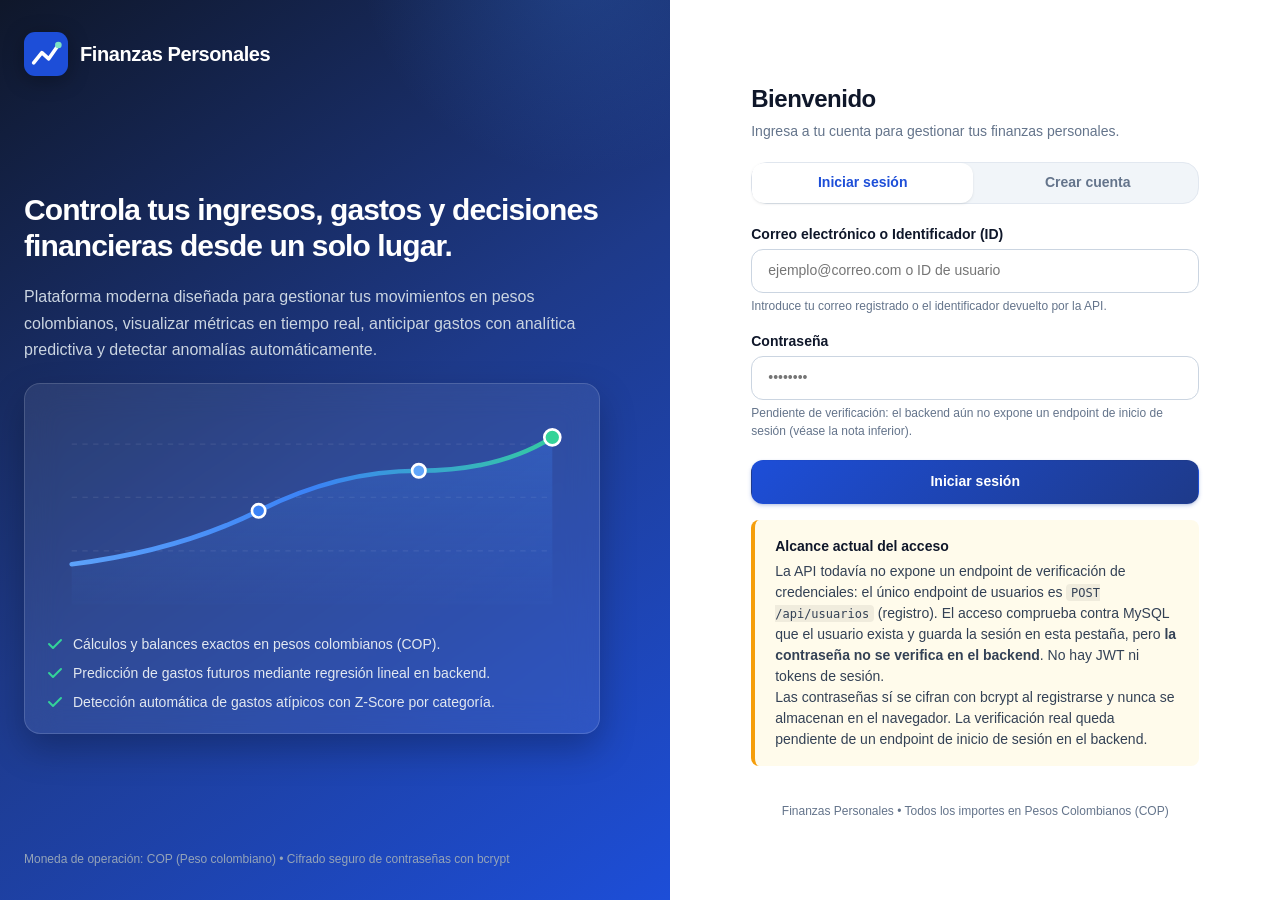
==== commit cbf97d6a: "Fronted API 1" ====
--- a/frontend/index.html
+++ b/frontend/index.html
@@ -137,7 +137,10 @@
                                 <div class="campo campo--ancho-completo">
                                     <label for="ingreso-contrasena">Contraseña</label>
                                     <input type="password" id="ingreso-contrasena" name="contrasena" required autocomplete="current-password"
-                                        placeholder="••••••••">
+                                        placeholder="••••••••" aria-describedby="ayuda-contrasena-ingreso">
+                                    <p class="campo__ayuda" id="ayuda-contrasena-ingreso">
+                                        Pendiente de verificación: el backend aún no expone un endpoint de inicio de sesión (véase la nota inferior).
+                                    </p>
                                 </div>
                             </div>
 
@@ -151,10 +154,13 @@
                         </fieldset>
                     </form>
 
-                    <aside class="nota nota--info" aria-label="Información de acceso">
-                        <h4>Gestión de sesión</h4>
+                    <aside class="nota nota--aviso" aria-label="Limitación conocida del acceso">
+                        <h4>Alcance actual del acceso</h4>
                         <p>
-                            El acceso valida la existencia del usuario contra MySQL y aísla la sesión en el navegador. Si no tienes una cuenta, puedes crearla en la pestaña superior.
+                            La API todavía no expone un endpoint de verificación de credenciales: el único endpoint de usuarios es <code>POST /api/usuarios</code> (registro). El acceso comprueba contra MySQL que el usuario exista y guarda la sesión en esta pestaña, pero <strong>la contraseña no se verifica en el backend</strong>. No hay JWT ni tokens de sesión.
+                        </p>
+                        <p>
+                            Las contraseñas sí se cifran con bcrypt al registrarse y nunca se almacenan en el navegador. La verificación real queda pendiente de un endpoint de inicio de sesión en el backend.
                         </p>
                     </aside>
                 </section>
--- a/frontend/css/responsive.css
+++ b/frontend/css/responsive.css
@@ -30,28 +30,6 @@
 
     .acceso__formulario-panel {
         padding: var(--espacio-5) var(--espacio-4);
-    }
-
-    /* Sidebar Drawer en Móvil */
-    .barra-lateral {
-        transform: translateX(-100%);
-        box-shadow: var(--sombra-xl);
-    }
-
-    .barra-lateral.abierta {
-        transform: translateX(0);
-    }
-
-    .boton-cerrar-sidebar {
-        display: flex;
-    }
-
-    .area-trabajo {
-        margin-left: 0;
-    }
-
-    .boton-menu-movil {
-        display: flex;
     }
 
     /* Tablas apilables en tarjetas para evitar scroll accidental */
@@ -113,6 +91,38 @@
 }
 
 /* --------------------------------------------------------------------------
+   1b. SIDEBAR COMO CAJÓN (< 1024px / 63.99em)
+
+   La barra lateral es `position: fixed` y solo deja hueco al contenido a
+   partir de 64em, donde `.area-trabajo` recibe su margen izquierdo. Por eso
+   el comportamiento de cajón debe cubrir TODO el rango inferior a 64em y no
+   únicamente el móvil: entre 768px y 1023px la barra quedaba visible y fija
+   sobre un contenido sin margen, tapándolo, y sin botón para cerrarla.
+   -------------------------------------------------------------------------- */
+@media (max-width: 63.99em) {
+    .barra-lateral {
+        transform: translateX(-100%);
+        box-shadow: var(--sombra-xl);
+    }
+
+    .barra-lateral.abierta {
+        transform: translateX(0);
+    }
+
+    .boton-cerrar-sidebar {
+        display: flex;
+    }
+
+    .area-trabajo {
+        margin-left: 0;
+    }
+
+    .boton-menu-movil {
+        display: flex;
+    }
+}
+
+/* --------------------------------------------------------------------------
    2. >= 480px (Móviles Grandes / Phablets)
    -------------------------------------------------------------------------- */
 @media (min-width: 30em) {
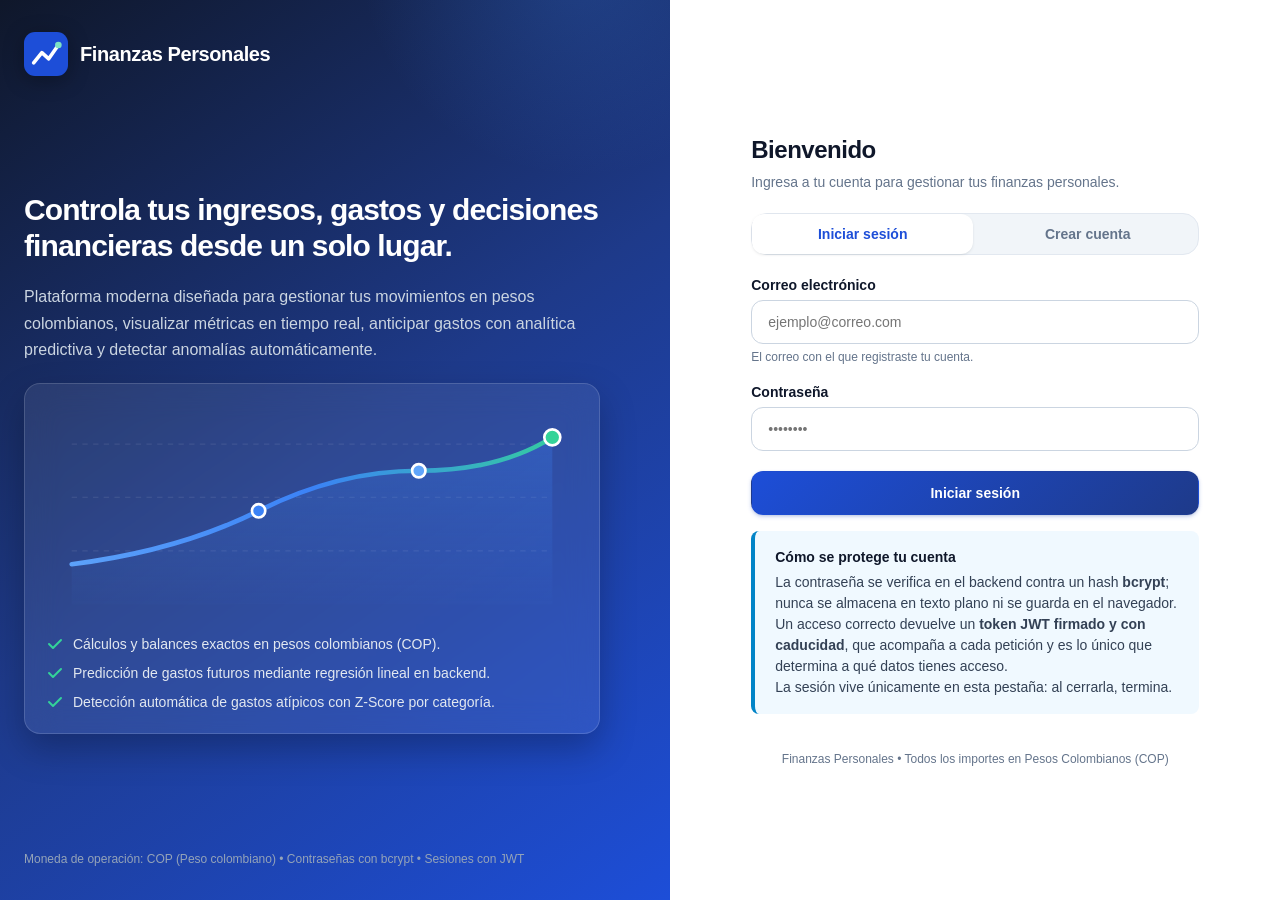
==== commit 7ddd5e54: "Fase 8" ====
--- a/frontend/index.html
+++ b/frontend/index.html
@@ -87,7 +87,7 @@
             </div>
 
             <footer class="branding__pie">
-                <p>Moneda de operación: COP (Peso colombiano) • Cifrado seguro de contraseñas con bcrypt</p>
+                <p>Moneda de operación: COP (Peso colombiano) • Contraseñas con bcrypt • Sesiones con JWT</p>
             </footer>
         </section>
 
@@ -126,21 +126,18 @@
                             
                             <div class="formulario__campos">
                                 <div class="campo campo--ancho-completo">
-                                    <label for="ingreso-id">Correo electrónico o Identificador (ID)</label>
-                                    <input type="text" id="ingreso-id" name="id_usuario" required autocomplete="username"
-                                        aria-describedby="ayuda-ingreso" placeholder="ejemplo@correo.com o ID de usuario">
+                                    <label for="ingreso-correo">Correo electrónico</label>
+                                    <input type="email" id="ingreso-correo" name="correo" required autocomplete="username"
+                                        aria-describedby="ayuda-ingreso" placeholder="ejemplo@correo.com">
                                     <p class="campo__ayuda" id="ayuda-ingreso">
-                                        Introduce tu correo registrado o el identificador devuelto por la API.
+                                        El correo con el que registraste tu cuenta.
                                     </p>
                                 </div>
 
                                 <div class="campo campo--ancho-completo">
                                     <label for="ingreso-contrasena">Contraseña</label>
                                     <input type="password" id="ingreso-contrasena" name="contrasena" required autocomplete="current-password"
-                                        placeholder="••••••••" aria-describedby="ayuda-contrasena-ingreso">
-                                    <p class="campo__ayuda" id="ayuda-contrasena-ingreso">
-                                        Pendiente de verificación: el backend aún no expone un endpoint de inicio de sesión (véase la nota inferior).
-                                    </p>
+                                        placeholder="••••••••">
                                 </div>
                             </div>
 
@@ -154,13 +151,13 @@
                         </fieldset>
                     </form>
 
-                    <aside class="nota nota--aviso" aria-label="Limitación conocida del acceso">
-                        <h4>Alcance actual del acceso</h4>
+                    <aside class="nota nota--info" aria-label="Información sobre la seguridad del acceso">
+                        <h4>Cómo se protege tu cuenta</h4>
                         <p>
-                            La API todavía no expone un endpoint de verificación de credenciales: el único endpoint de usuarios es <code>POST /api/usuarios</code> (registro). El acceso comprueba contra MySQL que el usuario exista y guarda la sesión en esta pestaña, pero <strong>la contraseña no se verifica en el backend</strong>. No hay JWT ni tokens de sesión.
+                            La contraseña se verifica en el backend contra un hash <strong>bcrypt</strong>; nunca se almacena en texto plano ni se guarda en el navegador. Un acceso correcto devuelve un <strong>token JWT firmado y con caducidad</strong>, que acompaña a cada petición y es lo único que determina a qué datos tienes acceso.
                         </p>
                         <p>
-                            Las contraseñas sí se cifran con bcrypt al registrarse y nunca se almacenan en el navegador. La verificación real queda pendiente de un endpoint de inicio de sesión en el backend.
+                            La sesión vive únicamente en esta pestaña: al cerrarla, termina.
                         </p>
                     </aside>
                 </section>
